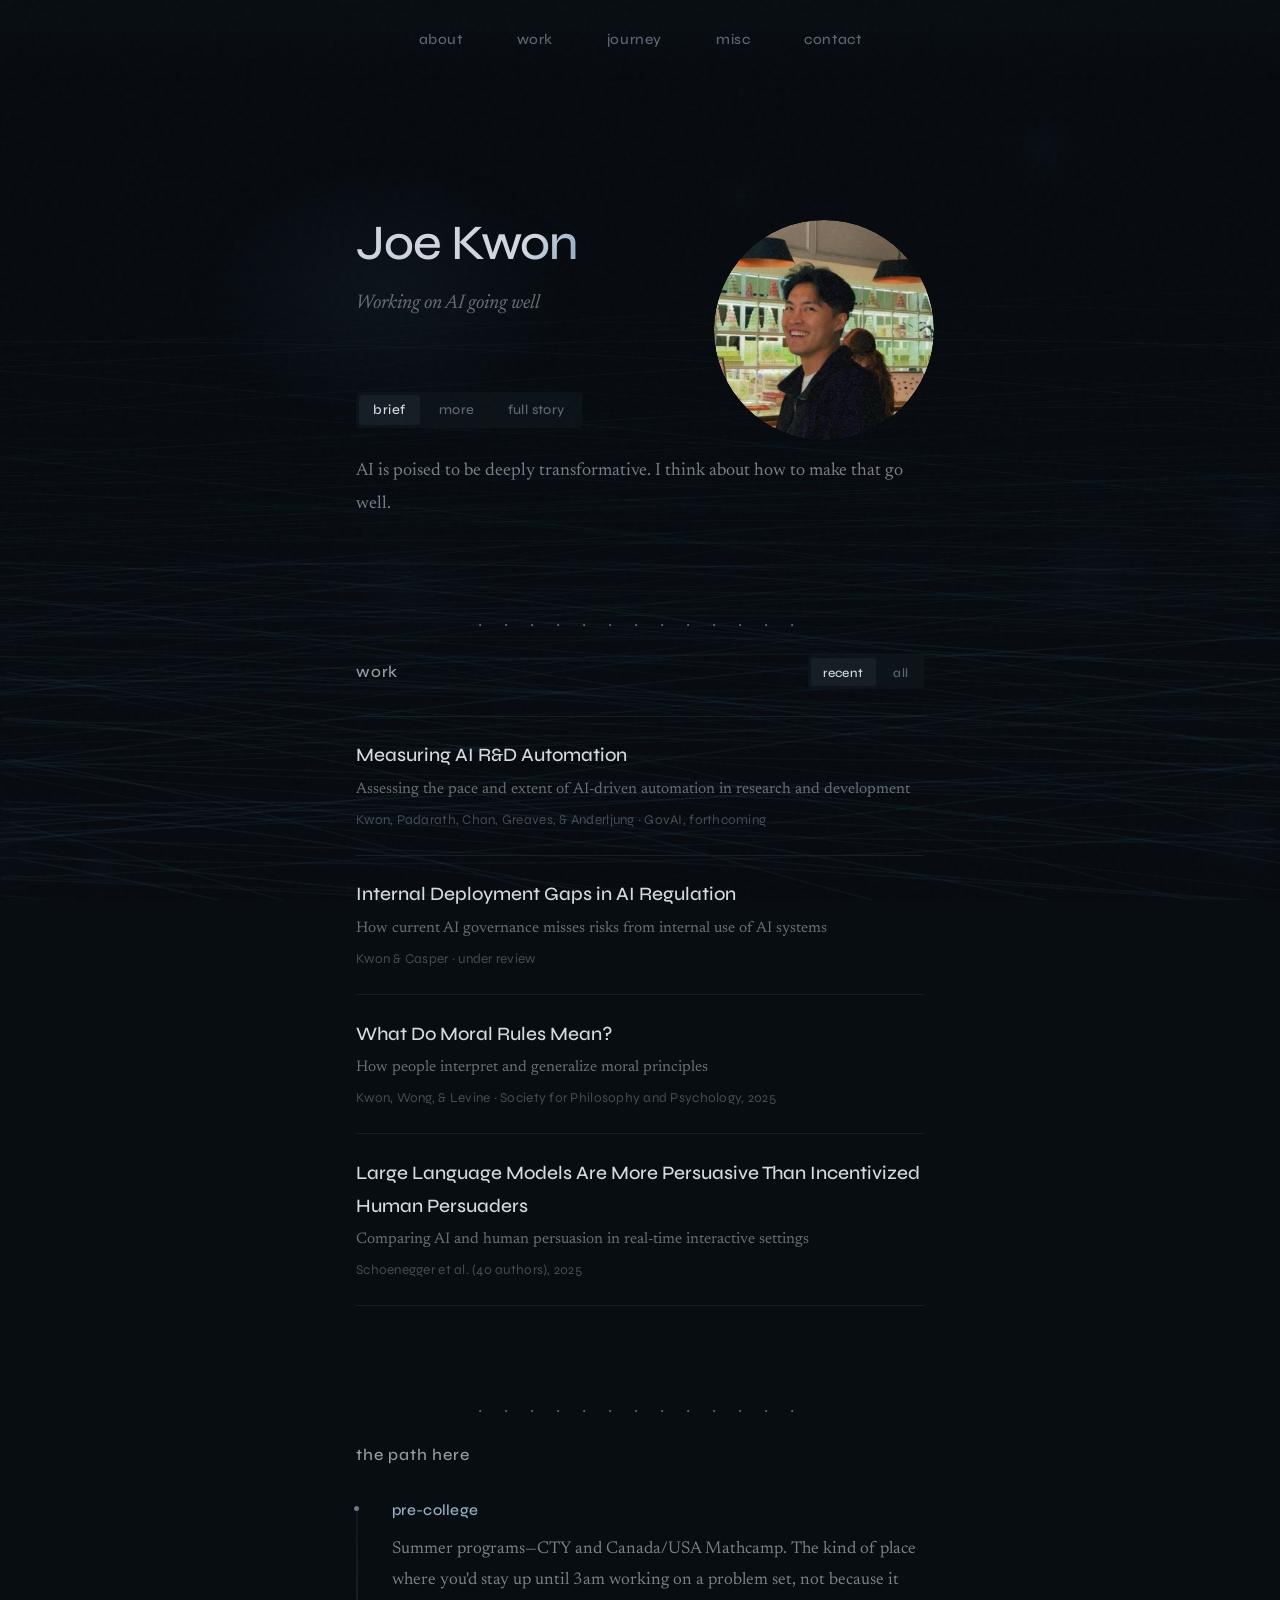
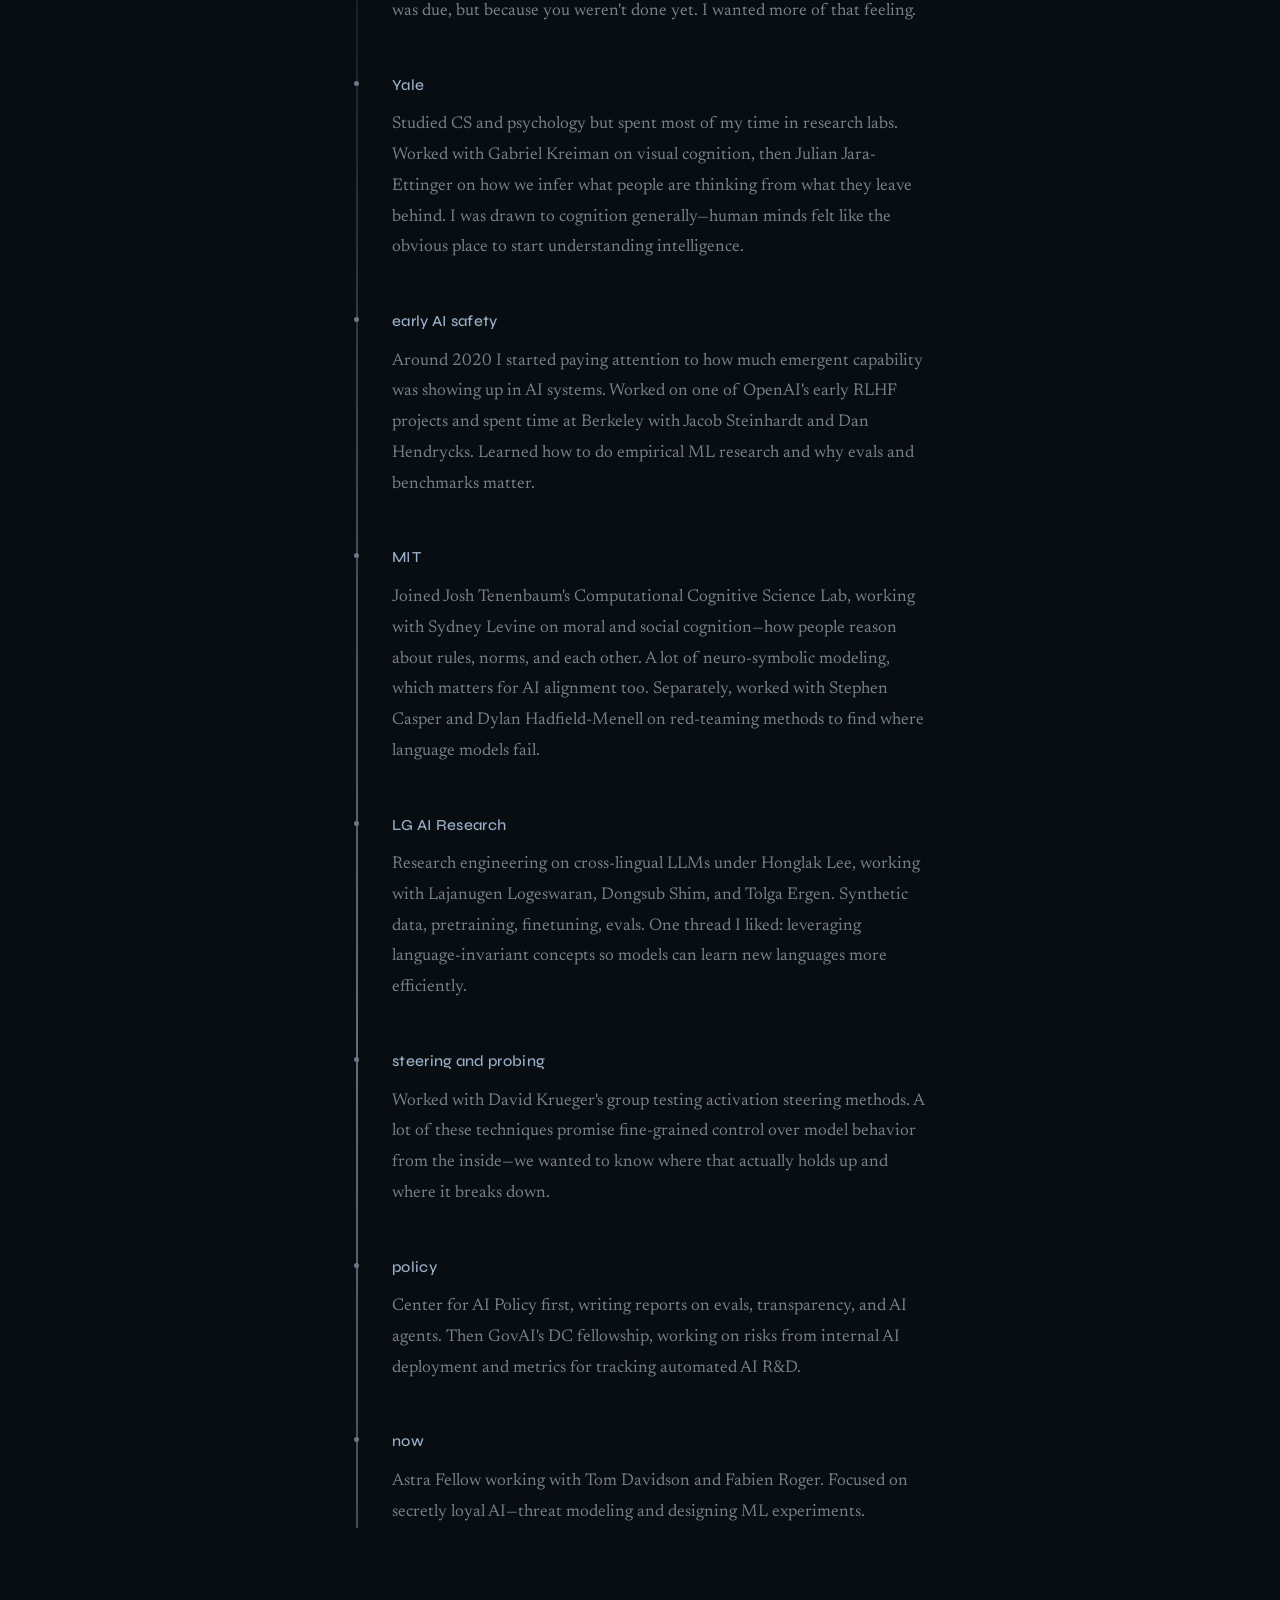
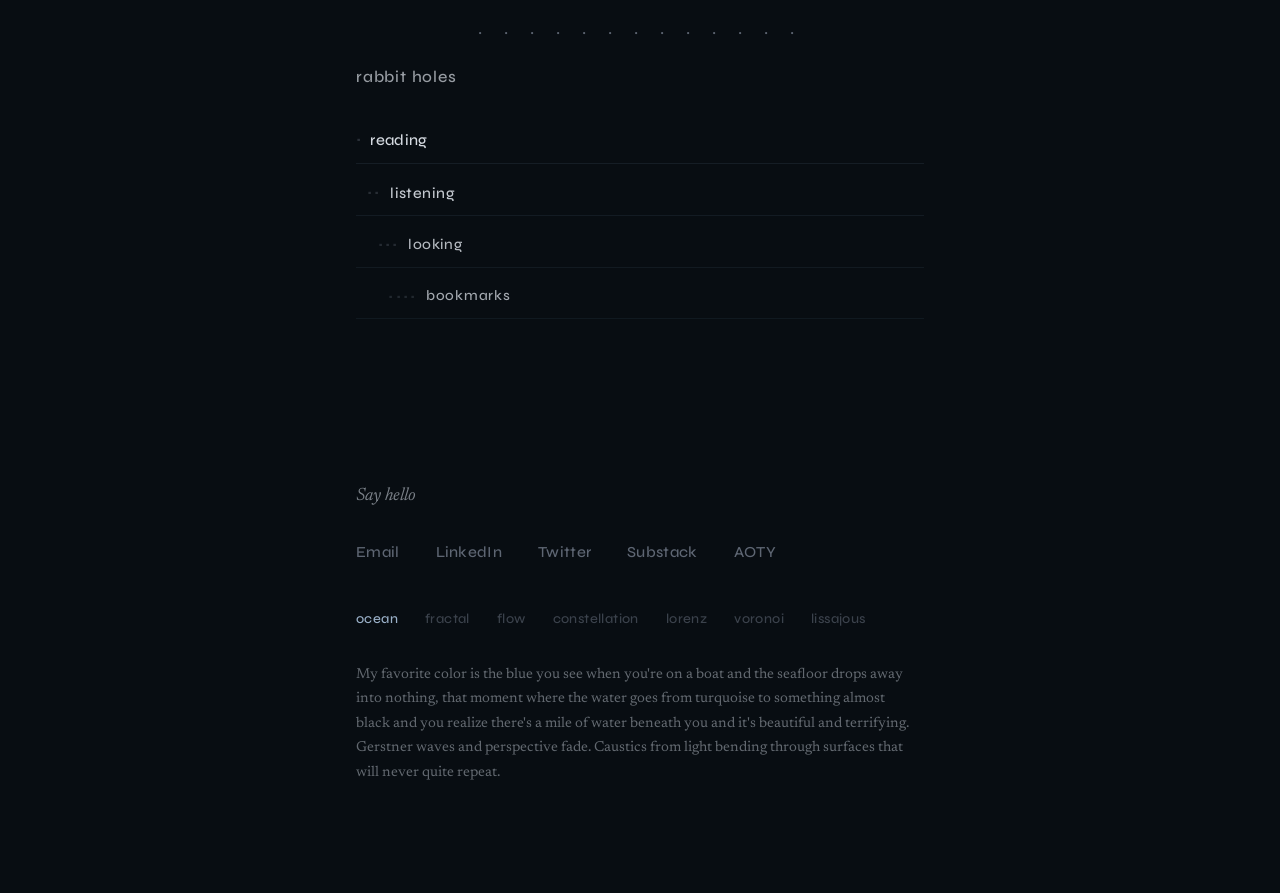
==== index.html @ 154c6052 "Update bios, publications, and profile picture - Remove tagline second line and strengthen AI-transf" ====
<!DOCTYPE html>
<html lang="en">
<head>
    <meta charset="UTF-8">
    <meta name="viewport" content="width=device-width, initial-scale=1.0">
    <meta name="google-site-verification" content="5PIFWdNCbrEHXrkpVpL_Aq-HkoxYokrFJEffGZVGEsM" />
    <meta name="description" content="Joe Kwon works on AI safety and governance, focusing on risks from internal deployment, automated R&D, and concentration of power. Background in cognitive science and moral cognition at MIT and Yale.">

    <!-- Open Graph / Social Sharing -->
    <meta property="og:type" content="website">
    <meta property="og:url" content="https://joe-kwon.com/">
    <meta property="og:title" content="Joe Kwon">
    <meta property="og:description" content="Joe Kwon works on AI safety and governance, focusing on risks from internal deployment, automated R&D, and concentration of power.">
    <meta property="og:image" content="https://joe-kwon.com/profile.png">

    <!-- Twitter Card -->
    <meta name="twitter:card" content="summary">
    <meta name="twitter:site" content="@joemkwon">
    <meta name="twitter:title" content="Joe Kwon">
    <meta name="twitter:description" content="Joe Kwon works on AI safety and governance, focusing on risks from internal deployment, automated R&D, and concentration of power.">
    <meta name="twitter:image" content="https://joe-kwon.com/profile.png">

    <!-- Structured Data -->
    <script type="application/ld+json">
    {
        "@context": "https://schema.org",
        "@type": "Person",
        "name": "Joe Kwon",
        "url": "https://joe-kwon.com",
        "image": "https://joe-kwon.com/profile.png",
        "jobTitle": "AI Safety Researcher",
        "description": "Works on AI safety and governance, focusing on risks from internal deployment, automated R&D, and concentration of power.",
        "alumniOf": [
            {
                "@type": "CollegeOrUniversity",
                "name": "MIT"
            },
            {
                "@type": "CollegeOrUniversity",
                "name": "Yale University"
            }
        ],
        "sameAs": [
            "https://x.com/joemkwon",
            "https://www.linkedin.com/in/joe-k-5ba472119/",
            "https://unfancy.substack.com/"
        ]
    }
    </script>

    <title>Joe Kwon</title>
    <link rel="stylesheet" href="styles.css">
    <link rel="preconnect" href="https://fonts.googleapis.com">
    <link rel="preconnect" href="https://fonts.gstatic.com" crossorigin>
    <link href="https://fonts.googleapis.com/css2?family=Newsreader:ital,opsz,wght@0,6..72,400;0,6..72,500;1,6..72,400&family=Syne:wght@400;500;600&display=swap" rel="stylesheet">
</head>
<body>
    <div class="grain"></div>
    <div class="cursor-glow"></div>

    <nav class="top-nav">
        <a href="#about">About</a>
        <a href="#work">Work</a>
        <a href="#journey">Journey</a>
        <a href="#misc">Misc</a>
        <a href="#contact">Contact</a>
    </nav>

    <canvas id="flow-field"></canvas>

    <main>
        <section class="hero">
            <div class="hero-glow"></div>
            <div class="hero-portrait">
                <img src="profile.png" alt="Joe Kwon">
            </div>
            <h1><span class="gradient-text">Joe Kwon</span></h1>
            <p class="tagline">Working on AI going well</p>
        </section>

        <section id="about" class="about">
            <div class="bio-controls">
                <button class="bio-toggle active" data-level="brief">brief</button>
                <button class="bio-toggle" data-level="more">more</button>
                <button class="bio-toggle" data-level="full">full story</button>
            </div>

            <div class="bio-content" data-level="brief">
                <p>
                    AI is poised to be deeply transformative. I think about how to make that go well.
                </p>
            </div>

            <div class="bio-content" data-level="more" style="display: none;">
                <p>
                    I think AI is likely to be deeply transformative—for better or worse—and I work on AI safety and governance to help things go well. Right now that means thinking about risks from internal deployment, automated R&D, and concentration of power. Before this I spent time in cognitive science, studying moral cognition and how humans infer mental states from sparse evidence.
                </p>
                <p>
                    The through-line is curiosity about minds, artificial and otherwise. I like questions that sit at the boundary between understanding how things work and deciding how they should.
                </p>
            </div>

            <div class="bio-content" data-level="full" style="display: none;">
                <p>
                    I think AI is likely to be one of the most transformative developments in human history. My work focuses on what happens as these systems get more capable and more embedded in decisions that matter. Some of that is technical: how do we steer these systems, catch failures before they compound, understand what's actually going on inside them. Some of it is governance: how we track the pace of automated R&D, what happens when capability concentrates faster than our ability to course-correct.
                </p>
                <p>
                    I started my research journey in cognitive science, studying how humans make sense of each other: how we infer mental states from physical traces, how we reconstruct events we never witnessed, how we figure out what someone values from what they do and don't do. I also worked on moral cognition—building neuro-symbolic computational models of moral judgment and drawing on frameworks like contractualism, universalizability, and virtual bargaining to understand how people interpret moral rules, decide when exceptions are warranted, and negotiate competing moral demands. More recently I've been on the AI side directly: red-teaming language models, probing what they know and how they represent it, building benchmarks and evals, testing methods for steering their behavior from the inside.
                </p>
                <p>
                    The through-line is curiosity about minds, artificial and otherwise. I find myself drawn to questions that sit at the boundary between understanding cognition and shaping it, between describing how things work and deciding how they should. I care about rigor but I'm suspicious of fields that mistake formalism for understanding. I think the hard problems are often the ones that resist clean framing, and I'd rather sit with something messy and real than solve something precise and beside the point.
                </p>
            </div>
        </section>

        <section id="work" class="work section-divider">
            <div class="work-header">
                <h2>work</h2>
                <div class="work-controls">
                    <button class="work-toggle active" data-view="recent">recent</button>
                    <button class="work-toggle" data-view="all">all</button>
                </div>
            </div>

            <ul class="project-list" data-view="recent">
                <li>
                    <a href="#">
                        <span class="project-name">Measuring AI R&D Automation</span>
                        <span class="project-desc">Assessing the pace and extent of AI-driven automation in research and development</span>
                        <span class="project-meta">Kwon, Padarath, Chan, Greaves, & Anderljung · GovAI, forthcoming</span>
                    </a>
                </li>
                <li>
                    <a href="https://arxiv.org/abs/2601.08005">
                        <span class="project-name">Internal Deployment Gaps in AI Regulation</span>
                        <span class="project-desc">How current AI governance misses risks from internal use of AI systems</span>
                        <span class="project-meta">Kwon & Casper · under review</span>
                    </a>
                </li>
                <li>
                    <a href="https://osf.io/preprints/psyarxiv/wfj4q_v1">
                        <span class="project-name">What Do Moral Rules Mean?</span>
                        <span class="project-desc">How people interpret and generalize moral principles</span>
                        <span class="project-meta">Kwon, Wong, & Levine · Society for Philosophy and Psychology, 2025</span>
                    </a>
                </li>
                <li>
                    <a href="https://arxiv.org/abs/2505.09662">
                        <span class="project-name">Large Language Models Are More Persuasive Than Incentivized Human Persuaders</span>
                        <span class="project-desc">Comparing AI and human persuasion in real-time interactive settings</span>
                        <span class="project-meta">Schoenegger et al. (40 authors), 2025</span>
                    </a>
                </li>
            </ul>

            <ul class="project-list" data-view="all" style="display: none;">
                <li>
                    <a href="#">
                        <span class="project-name">Measuring AI R&D Automation</span>
                        <span class="project-desc">Assessing the pace and extent of AI-driven automation in research and development</span>
                        <span class="project-meta">Kwon, Padarath, Chan, Greaves, & Anderljung · GovAI, forthcoming</span>
                    </a>
                </li>
                <li>
                    <a href="https://arxiv.org/abs/2601.08005">
                        <span class="project-name">Internal Deployment Gaps in AI Regulation</span>
                        <span class="project-desc">How current AI governance misses risks from internal use of AI systems</span>
                        <span class="project-meta">Kwon & Casper · under review</span>
                    </a>
                </li>
                <li>
                    <a href="https://osf.io/preprints/psyarxiv/wfj4q_v1">
                        <span class="project-name">What Do Moral Rules Mean?</span>
                        <span class="project-desc">How people interpret and generalize moral principles</span>
                        <span class="project-meta">Kwon, Wong, & Levine · Society for Philosophy and Psychology, 2025</span>
                    </a>
                </li>
                <li>
                    <a href="https://arxiv.org/abs/2505.09662">
                        <span class="project-name">Large Language Models Are More Persuasive Than Incentivized Human Persuaders</span>
                        <span class="project-desc">Comparing AI and human persuasion in real-time interactive settings</span>
                        <span class="project-meta">Schoenegger et al. · 2025</span>
                    </a>
                </li>
                <li>
                    <a href="https://www.centeraipolicy.org/work/ai-at-the-cyber-frontier-securing-americas-digital-future">
                        <span class="project-name">AI at the Cyber Frontier: Securing America's Digital Future</span>
                        <span class="project-desc">Cybersecurity implications of evolving AI capabilities, with policy guidance for Congress</span>
                        <span class="project-meta">Williams & Kwon · Center for AI Policy, 2025</span>
                    </a>
                </li>
                <li>
                    <a href="https://www.centeraipolicy.org/work/ai-agents-governing-autonomy-in-the-digital-age">
                        <span class="project-name">AI Agents: Governing Autonomy in the Digital Age</span>
                        <span class="project-desc">Policy proposals for autonomous AI systems and their risks</span>
                        <span class="project-meta">Kwon · Center for AI Policy, 2025</span>
                    </a>
                </li>
                <li>
                    <a href="https://arxiv.org/abs/2411.07213">
                        <span class="project-name">Comparing Bottom-Up and Top-Down Steering Approaches on In-Context Learning Tasks</span>
                        <span class="project-desc">Evaluating methods for steering language model behavior</span>
                        <span class="project-meta">Brumley, Kwon, Krueger, Krasheninnikov, & Anwar · NeurIPS MINT Workshop, 2024</span>
                    </a>
                </li>
                <li>
                    <a href="https://escholarship.org/uc/item/1t2568mw">
                        <span class="project-name">Neuro-Symbolic Models of Human Moral Judgment</span>
                        <span class="project-desc">Computational models of how humans make moral judgments</span>
                        <span class="project-meta">Kwon, Levine, & Tenenbaum · CogSci, 2024</span>
                    </a>
                </li>
                <li>
                    <a href="https://openreview.net/forum?id=uSvN2oozRK">
                        <span class="project-name">Does It Know?: Probing for Uncertainty in Language Model Latent Beliefs</span>
                        <span class="project-desc">Investigating what language models represent about their own uncertainty</span>
                        <span class="project-meta">Huang & Kwon · NeurIPS Workshop, 2023</span>
                    </a>
                </li>
                <li>
                    <a href="https://arxiv.org/abs/2306.09442">
                        <span class="project-name">Explore, Establish, Exploit: Red Teaming Language Models from Scratch</span>
                        <span class="project-desc">An automated pipeline for discovering language model vulnerabilities</span>
                        <span class="project-meta">Casper, Lin, Kwon, Culp, & Hadfield-Menell · 2023</span>
                    </a>
                </li>
                <li>
                    <a href="https://escholarship.org/uc/item/3w59797h">
                        <span class="project-name">When It's Not Out of Line to Get Out of Line</span>
                        <span class="project-desc">Principles of universalizability, welfare, and harm in moral cognition</span>
                        <span class="project-meta">Kwon, Tan, Tenenbaum, & Levine · CogSci, 2023</span>
                    </a>
                </li>
                <li>
                    <a href="https://neurips.cc/virtual/2022/58821">
                        <span class="project-name">Values Shape Optimizers Shape Values</span>
                        <span class="project-desc">On the feedback loop between human values and AI optimization</span>
                        <span class="project-meta">Kwon · NeurIPS Human-Centered AI Workshop, 2022</span>
                    </a>
                </li>
                <li>
                    <a href="https://arxiv.org/abs/2206.15474">
                        <span class="project-name">Forecasting Future World Events With Neural Networks</span>
                        <span class="project-desc">Building ML systems to predict real-world events</span>
                        <span class="project-meta">Zou, Xiao, Jia, Kwon, et al. · NeurIPS, 2022</span>
                    </a>
                </li>
                <li>
                    <a href="https://arxiv.org/abs/1911.11132">
                        <span class="project-name">Scaling Out-of-Distribution Detection for Real-World Settings</span>
                        <span class="project-desc">Detecting when ML models encounter unfamiliar inputs</span>
                        <span class="project-meta">Hendrycks, Basart, Mazeika, Zou, Kwon, et al. · ICML, 2022</span>
                    </a>
                </li>
                <li>
                    <a href="https://escholarship.org/uc/item/46r7b6ft">
                        <span class="project-name">Flexibility in Moral Cognition: When Is It Okay to Break the Rules?</span>
                        <span class="project-desc">How humans reason about exceptions to moral principles</span>
                        <span class="project-meta">Kwon, Tenenbaum, & Levine · CogSci, 2022</span>
                    </a>
                </li>
                <li>
                    <a href="https://pubmed.ncbi.nlm.nih.gov/35901411/">
                        <span class="project-name">Social Inferences from Physical Evidence via Bayesian Event Reconstruction</span>
                        <span class="project-desc">How we infer social information from physical traces</span>
                        <span class="project-meta">Lopez-Brau, Kwon, & Jara-Ettinger · Journal of Experimental Psychology: General, 2022</span>
                    </a>
                </li>
                <li>
                    <a href="https://escholarship.org/uc/item/43n9v4z9">
                        <span class="project-name">Detecting the Involvement of Agents Through Physical Reasoning</span>
                        <span class="project-desc">Inferring whether an agent was present from physical evidence</span>
                        <span class="project-meta">Lopez-Brau, Kwon, McBean, Yildirim, & Jara-Ettinger · CogSci, 2021</span>
                    </a>
                </li>
                <li>
                    <a href="https://cogsci.mindmodeling.org/2020/papers/0085/">
                        <span class="project-name">Mental State Inference from Indirect Evidence Through Bayesian Event Reconstruction</span>
                        <span class="project-desc">Computational models of inferring mental states from physical traces</span>
                        <span class="project-meta">Lopez-Brau, Kwon, & Jara-Ettinger · CogSci, 2020</span>
                    </a>
                </li>
                <li>
                    <a href="https://arxiv.org/abs/1902.00163">
                        <span class="project-name">Lift-the-Flap: What, Where and When for Context Reasoning</span>
                        <span class="project-desc">Object recognition using recurrent attentional models</span>
                        <span class="project-meta">Zhang, Tseng, Montejo, Kwon, & Kreiman · 2019</span>
                    </a>
                </li>
            </ul>
        </section>

        <section id="journey" class="journey section-divider">
            <h2>the path here</h2>

            <div class="timeline">
                <article class="timeline-entry">
                    <span class="timeline-era">pre-college</span>
                    <p>
                        Summer programs—CTY and Canada/USA Mathcamp. The kind of place where you'd stay up until 3am working on a problem set, not because it was due, but because you weren't done yet. I wanted more of that feeling.
                    </p>
                </article>

                <article class="timeline-entry">
                    <span class="timeline-era">Yale</span>
                    <p>
                        Studied CS and psychology but spent most of my time in research labs. Worked with Gabriel Kreiman on visual cognition, then Julian Jara-Ettinger on how we infer what people are thinking from what they leave behind. I was drawn to cognition generally—human minds felt like the obvious place to start understanding intelligence.
                    </p>
                </article>

                <article class="timeline-entry">
                    <span class="timeline-era">early AI safety</span>
                    <p>
                        Around 2020 I started paying attention to how much emergent capability was showing up in AI systems. Worked on one of OpenAI's early RLHF projects and spent time at Berkeley with Jacob Steinhardt and Dan Hendrycks. Learned how to do empirical ML research and why evals and benchmarks matter.
                    </p>
                </article>

                <article class="timeline-entry">
                    <span class="timeline-era">MIT</span>
                    <p>
                        Joined Josh Tenenbaum's Computational Cognitive Science Lab, working with Sydney Levine on moral and social cognition—how people reason about rules, norms, and each other. A lot of neuro-symbolic modeling, which matters for AI alignment too. Separately, worked with Stephen Casper and Dylan Hadfield-Menell on red-teaming methods to find where language models fail.
                    </p>
                </article>

                <article class="timeline-entry">
                    <span class="timeline-era">LG AI Research</span>
                    <p>
                        Research engineering on cross-lingual LLMs under Honglak Lee, working with Lajanugen Logeswaran, Dongsub Shim, and Tolga Ergen. Synthetic data, pretraining, finetuning, evals. One thread I liked: leveraging language-invariant concepts so models can learn new languages more efficiently.
                    </p>
                </article>

                <article class="timeline-entry">
                    <span class="timeline-era">steering and probing</span>
                    <p>
                        Worked with David Krueger's group testing activation steering methods. A lot of these techniques promise fine-grained control over model behavior from the inside—we wanted to know where that actually holds up and where it breaks down.
                    </p>
                </article>

                <article class="timeline-entry">
                    <span class="timeline-era">policy</span>
                    <p>
                        Center for AI Policy first, writing reports on evals, transparency, and AI agents. Then GovAI's DC fellowship, working on risks from internal AI deployment and metrics for tracking automated AI R&D.
                    </p>
                </article>

                <article class="timeline-entry">
                    <span class="timeline-era">now</span>
                    <p>
                        Astra Fellow working with Tom Davidson and Fabien Roger. Focused on secretly loyal AI—threat modeling and designing ML experiments.
                    </p>
                </article>
            </div>
        </section>

        <section id="misc" class="misc section-divider">
            <h2>rabbit holes</h2>

            <details class="misc-category">
                <summary>reading</summary>
                <p class="misc-note">Updating soon.</p>
            </details>

            <details class="misc-category">
                <summary>listening</summary>
                <div class="listening-grid">
                    <div class="genre-group">
                        <span class="genre-label">hip hop</span>
                        <div class="album-item">
                            <span class="album-name">I LAY DOWN MY LIFE FOR YOU</span>
                            <span class="album-artist">JPEGMAFIA</span>
                            <span class="album-genre">experimental / industrial</span>
                        </div>
                        <div class="album-item">
                            <span class="album-name">LP! (Offline)</span>
                            <span class="album-artist">JPEGMAFIA</span>
                            <span class="album-genre">experimental / glitch</span>
                        </div>
                    </div>
                    <div class="genre-group">
                        <span class="genre-label">jazz(y)</span>
                        <div class="album-item">
                            <span class="album-name">The Black Saint and the Sinner Lady</span>
                            <span class="album-artist">Charles Mingus</span>
                            <span class="album-genre">avant-garde</span>
                        </div>
                        <div class="album-item">
                            <span class="album-name">Hot Rats</span>
                            <span class="album-artist">Frank Zappa</span>
                            <span class="album-genre">jazz-rock</span>
                        </div>
                    </div>
                    <div class="genre-group">
                        <span class="genre-label">art pop</span>
                        <div class="album-item">
                            <span class="album-name">LUX</span>
                            <span class="album-artist">Rosalía</span>
                            <span class="album-genre">orchestral</span>
                        </div>
                        <div class="album-item">
                            <span class="album-name">La Vida Era Más Corta</span>
                            <span class="album-artist">Milo j</span>
                            <span class="album-genre">contemporary folk</span>
                        </div>
                        <div class="album-item">
                            <span class="album-name">Vanisher, Horizon Scraper</span>
                            <span class="album-artist">Quadeca</span>
                            <span class="album-genre">folktronica</span>
                        </div>
                    </div>
                    <div class="genre-group">
                        <span class="genre-label">electronic</span>
                        <div class="album-item">
                            <span class="album-name">I Love My Computer</span>
                            <span class="album-artist">Ninajirachi</span>
                            <span class="album-genre">house / dance / pop</span>
                        </div>
                        <div class="album-item">
                            <span class="album-name">Allbarone</span>
                            <span class="album-artist">Daxter Dury</span>
                            <span class="album-genre">synth pop / electropop</span>
                        </div>
                        <div class="album-item">
                            <span class="album-name">The Provocateur</span>
                            <span class="album-artist">ADÉLA</span>
                            <span class="album-genre">pop / dance / house</span>
                        </div>
                    </div>
                    <div class="genre-group">
                        <span class="genre-label">rock</span>
                        <div class="album-item">
                            <span class="album-name">Fetch</span>
                            <span class="album-artist">Melt-Banana</span>
                            <span class="album-genre">noise / experimental</span>
                        </div>
                        <div class="album-item">
                            <span class="album-name">Pain to Power</span>
                            <span class="album-artist">Maruja</span>
                            <span class="album-genre">post-punk / jazz</span>
                        </div>
                    </div>
                </div>
            </details>

            <details class="misc-category">
                <summary>looking</summary>
                <p class="misc-note">Updating soon.</p>
            </details>

            <details class="misc-category">
                <summary>bookmarks</summary>
                <ul class="misc-list compact">
                    <li class="misc-note-inline">More coming soon.</li>
                    <li><a href="https://www.omarchishti.com/">Omar Chishti</a></li>
                    <li><a href="https://hoyeonchang.github.io/">Hoyeon Chang</a></li>
                </ul>
            </details>
        </section>

        <footer id="contact">
            <p>Say hello</p>
            <nav class="links">
                <a href="mailto:joseph3kwon@gmail.com">Email</a>
                <a href="https://www.linkedin.com/in/joe-k-5ba472119/">LinkedIn</a>
                <a href="https://x.com/joemkwon">Twitter</a>
                <a href="https://unfancy.substack.com/">Substack</a>
                <a href="https://www.albumoftheyear.org/user/kwon/ratings/highest/">AOTY</a>
            </nav>

            <nav class="bg-controls">
                <button class="bg-toggle active" data-mode="ocean">ocean</button>
                <button class="bg-toggle" data-mode="fractal">fractal</button>
                <button class="bg-toggle" data-mode="flow">flow</button>
                <button class="bg-toggle" data-mode="constellation">constellation</button>
                <button class="bg-toggle" data-mode="lorenz">lorenz</button>
                <button class="bg-toggle" data-mode="voronoi">voronoi</button>
                <button class="bg-toggle" data-mode="lissajous">lissajous</button>
            </nav>

            <p class="colophon">
                My favorite color is the blue you see when you're on a boat and the
                seafloor drops away into nothing, that moment where the water goes from
                turquoise to something almost black and you realize there's a mile of
                water beneath you and it's beautiful and terrifying.
                Gerstner waves and perspective fade. Caustics from light bending through
                surfaces that will never quite repeat.
            </p>
        </footer>
    </main>

    <script src="script.js"></script>
    <script data-goatcounter="https://joekwon.goatcounter.com/count"
            async src="//gc.zgo.at/count.js"></script>
</body>
</html>
---- styles.css ----
/* === Base === */
* {
    margin: 0;
    padding: 0;
    box-sizing: border-box;
}

:root {
    --bg: #080d12;
    --bg-subtle: #0c1318;
    --text: #D5DAE1;
    --text-secondary: #7A8088;
    --text-tertiary: #5E6673;
    --accent: #9AB0C8;
    --accent-subtle: #6A7A8A;
    --border: #151d25;
}

html {
    font-size: 18px;
    scroll-behavior: smooth;
}

body {
    font-family: 'Newsreader', Georgia, serif;
    font-weight: 400;
    font-optical-sizing: auto;
    line-height: 1.75;
    color: var(--text);
    background-color: var(--bg);
    min-height: 100vh;
}

/* Cursor glow - follows mouse */
.cursor-glow {
    position: fixed;
    width: 500px;
    height: 500px;
    background: radial-gradient(
        circle at center,
        rgba(100, 140, 180, 0.18) 0%,
        rgba(100, 140, 180, 0.09) 25%,
        rgba(100, 140, 180, 0.03) 45%,
        transparent 65%
    );
    border-radius: 50%;
    pointer-events: none;
    z-index: 1;
    transform: translate(-50%, -50%);
    transition: opacity 0.3s ease;
    opacity: 0;
}

.cursor-glow.active {
    opacity: 1;
}

/* Subtle grain texture */
.grain {
    position: fixed;
    top: 0;
    left: 0;
    width: 100%;
    height: 100%;
    pointer-events: none;
    opacity: 0.02;
    z-index: 1000;
    background-image: url("data:image/svg+xml,%3Csvg viewBox='0 0 512 512' xmlns='http://www.w3.org/2000/svg'%3E%3Cfilter id='noise'%3E%3CfeTurbulence type='fractalNoise' baseFrequency='0.3' numOctaves='2' stitchTiles='stitch'/%3E%3C/filter%3E%3Crect width='100%25' height='100%25' filter='url(%23noise)'/%3E%3C/svg%3E");
}

/* === Top Nav === */
.top-nav {
    position: fixed;
    top: 0;
    left: 0;
    right: 0;
    display: flex;
    justify-content: center;
    gap: 3rem;
    padding: 1.5rem 2rem;
    background: linear-gradient(to bottom, var(--bg) 40%, transparent);
    z-index: 100;
}

.top-nav a {
    font-family: 'Syne', sans-serif;
    font-size: 0.8rem;
    font-weight: 500;
    text-decoration: none;
    color: var(--text-tertiary);
    transition: color 0.3s ease;
    letter-spacing: 0.04em;
    text-transform: lowercase;
}

.top-nav a:hover {
    color: var(--text-secondary);
}

/* === Layout === */
main {
    max-width: 640px;
    margin: 0 auto;
    padding: 10rem 2rem 6rem;
}

section {
    margin-bottom: 5rem;
}

/* === Typography === */
h1 {
    font-family: 'Syne', sans-serif;
    font-weight: 500;
    font-size: 2.75rem;
    line-height: 1.1;
    letter-spacing: -0.02em;
    margin-bottom: 1rem;
}

h2 {
    font-family: 'Syne', sans-serif;
    font-weight: 500;
    font-size: 0.9rem;
    color: var(--text);
    opacity: 0.7;
    margin-bottom: 1.5rem;
    letter-spacing: 0.05em;
    text-transform: lowercase;
}

/* Subtle shimmer on name — barely perceptible */
.gradient-text {
    color: var(--text);
    background: linear-gradient(
        120deg,
        var(--text) 0%,
        var(--text) 40%,
        var(--accent) 50%,
        var(--text) 60%,
        var(--text) 100%
    );
    background-size: 200% 100%;
    -webkit-background-clip: text;
    background-clip: text;
    -webkit-text-fill-color: transparent;
    animation: shimmer 8s ease-in-out infinite;
    transition: letter-spacing 0.4s ease;
}

.gradient-text:hover {
    letter-spacing: 0.02em;
}

@keyframes shimmer {
    0%, 100% {
        background-position: 200% center;
    }
    50% {
        background-position: 0% center;
    }
}

p {
    margin-bottom: 1.25rem;
    color: var(--text);
}

p:last-child {
    margin-bottom: 0;
}

/* === Hero === */
.hero {
    position: relative;
    margin-bottom: 4rem;
    padding-top: 2rem;
}

.hero-portrait {
    position: absolute;
    top: 40px;
    right: -10px;
    width: 220px !important;
    height: 220px !important;
    max-width: 220px !important;
    max-height: 220px !important;
    border-radius: 50% !important;
    clip-path: circle(50%);
    overflow: hidden !important;
    opacity: 1;
    filter: none;
    pointer-events: auto;
    cursor: pointer;
    z-index: 1;
}



.hero-portrait img {
    width: 220px !important;
    height: 220px !important;
    max-width: 220px !important;
    max-height: 220px !important;
    object-fit: cover;
    object-position: center top;
    border-radius: 50% !important;
}

/* Soft ambient glow */
.hero-glow {
    position: absolute;
    top: -20%;
    left: -30%;
    width: 70%;
    height: 200%;
    background: radial-gradient(
        ellipse at center,
        rgba(80, 120, 160, 0.08) 0%,
        rgba(80, 120, 160, 0.03) 40%,
        transparent 70%
    );
    pointer-events: none;
    animation: glowPulse 12s ease-in-out infinite;
}

@keyframes glowPulse {
    0%, 100% {
        opacity: 1;
        transform: scale(1);
    }
    50% {
        opacity: 0.6;
        transform: scale(1.1);
    }
}

/* Flow field canvas */
#flow-field {
    position: fixed;
    top: 0;
    left: 0;
    width: 100%;
    height: 100%;
    pointer-events: none;
    z-index: 0;
    opacity: 0.6;
}

.tagline {
    font-family: 'Newsreader', Georgia, serif;
    font-style: italic;
    font-size: 1.1rem;
    color: var(--text-secondary);
    line-height: 1.6;
    opacity: 0.85;
}

/* === About === */
.bio-controls {
    display: flex;
    gap: 0.25rem;
    margin-bottom: 1.5rem;
    position: relative;
    background: var(--bg-subtle);
    border-radius: 4px;
    padding: 3px;
    width: fit-content;
}

.bio-toggle {
    background: none;
    border: none;
    padding: 0.4rem 0.8rem;
    font-family: 'Syne', sans-serif;
    font-size: 0.75rem;
    font-weight: 500;
    color: var(--text-tertiary);
    cursor: pointer;
    transition: color 0.3s ease, background 0.3s ease;
    letter-spacing: 0.03em;
    border-radius: 3px;
    position: relative;
    z-index: 1;
}

.bio-toggle:hover {
    color: var(--text-secondary);
}

.bio-toggle.active {
    color: var(--text);
    background: var(--border);
}

.bio-content {
    animation: fadeIn 0.4s ease;
}

@keyframes fadeIn {
    from { opacity: 0; transform: translateY(5px); }
    to { opacity: 1; transform: translateY(0); }
}

.about p {
    font-size: 1rem;
    color: var(--text-secondary);
    line-height: 1.8;
}

/* === Section Dividers === */
.section-divider {
    position: relative;
    margin-top: 4rem;
    padding-top: 2.5rem;
}

.section-divider::before {
    content: '·    ·    ·    ·    ·    ·    ·    ·    ·    ·    ·    ·    ·';
    position: absolute;
    top: 0;
    left: 50%;
    transform: translateX(-50%);
    font-size: 1rem;
    letter-spacing: 0.5em;
    color: var(--text-tertiary);
    white-space: nowrap;
    animation: surfaceDots 3s ease-in-out infinite;
}

/* === Projects === */
.work-header {
    display: flex;
    align-items: baseline;
    justify-content: space-between;
    margin-bottom: 1.5rem;
}

.work-header h2 {
    margin-bottom: 0;
}

.work-controls {
    display: flex;
    gap: 0.25rem;
    background: var(--bg-subtle);
    border-radius: 4px;
    padding: 3px;
}

.work-toggle {
    background: none;
    border: none;
    padding: 0.35rem 0.7rem;
    font-family: 'Syne', sans-serif;
    font-size: 0.7rem;
    font-weight: 500;
    color: var(--text-tertiary);
    cursor: pointer;
    transition: color 0.3s ease, background 0.3s ease;
    letter-spacing: 0.03em;
    border-radius: 3px;
}

.work-toggle:hover {
    color: var(--text-secondary);
}

.work-toggle.active {
    color: var(--text);
    background: var(--border);
}

.project-list {
    list-style: none;
}

.project-list li {
    border-top: 1px solid var(--border);
}

.project-list li:last-child {
    border-bottom: 1px solid var(--border);
}

.project-list a {
    display: block;
    padding: 1.25rem 0;
    text-decoration: none;
    color: inherit;
    transition: all 0.3s ease;
}

.project-list a:hover {
    padding-left: 0.75rem;
}

.project-list a:hover .project-name {
    color: var(--accent);
}

.project-name {
    display: block;
    font-family: 'Syne', sans-serif;
    font-weight: 500;
    font-size: 1.05rem;
    margin-bottom: 0.35rem;
    transition: color 0.3s ease;
}

.project-desc {
    display: block;
    font-size: 0.85rem;
    color: var(--text-secondary);
    line-height: 1.5;
    opacity: 0.85;
}

.project-meta {
    display: block;
    font-family: 'Syne', sans-serif;
    font-size: 0.75rem;
    color: var(--text-tertiary);
    margin-top: 0.4rem;
    opacity: 0.7;
    letter-spacing: 0.02em;
}

/* === Journey / Timeline === */
.journey {
    /* margin handled by section-divider */
}

.timeline {
    position: relative;
    padding-left: 2rem;
}

.timeline::before {
    content: '';
    position: absolute;
    left: 0;
    top: 0.5rem;
    bottom: 0;
    width: 2px;
    background: linear-gradient(
        to bottom,
        var(--border) 0%,
        var(--accent-subtle) 40%,
        var(--accent) 70%,
        var(--accent-subtle) 100%
    );
    opacity: 0.6;
}


/* Traveling light on the timeline */
.timeline-glow {
    position: absolute;
    left: -3px;
    width: 8px;
    height: 8px;
    background: radial-gradient(circle, var(--accent) 0%, transparent 70%);
    border-radius: 50%;
    pointer-events: none;
    opacity: 0.8;
    filter: blur(2px);
    transition: top 0.1s ease-out;
}

.timeline-entry {
    position: relative;
    margin-bottom: 2.5rem;
}

.timeline-entry:last-child {
    margin-bottom: 0;
}

.timeline-entry::before {
    content: '';
    position: absolute;
    left: -2rem;
    top: 0.5rem;
    width: 5px;
    height: 5px;
    background: var(--accent-subtle);
    border-radius: 50%;
    transform: translateX(-2px);
    transition: transform 0.3s ease, box-shadow 0.3s ease;
}

.timeline-entry:hover::before {
    transform: translateX(-2px) scale(1.4);
    box-shadow: 0 0 8px var(--accent-subtle);
}

/* "now" entry gets a pulse */
.timeline-entry:last-child::before {
    width: 7px;
    height: 7px;
    transform: translateX(-3px);
    background: var(--accent);
    animation: nowPulse 2s ease-in-out infinite;
}

.timeline-entry:last-child:hover::before {
    transform: translateX(-3px) scale(1.3);
}

@keyframes nowPulse {
    0%, 100% {
        box-shadow: 0 0 0 0 rgba(100, 140, 180, 0.4);
    }
    50% {
        box-shadow: 0 0 0 6px rgba(100, 140, 180, 0);
    }
}

.timeline-era {
    display: block;
    font-family: 'Syne', sans-serif;
    font-size: 0.85rem;
    font-weight: 500;
    color: var(--accent);
    margin-bottom: 0.6rem;
    letter-spacing: 0.02em;
}

.timeline-entry p {
    font-size: 0.95rem;
    color: var(--text-secondary);
    line-height: 1.8;
    margin: 0;
}

.timeline-entry p a {
    color: var(--text);
    text-decoration: none;
    border-bottom: 1px solid var(--border);
    transition: border-color 0.3s ease, color 0.3s ease;
}

.timeline-entry p a:hover {
    color: var(--accent);
    border-bottom-color: var(--accent-subtle);
}

/* === Misc / Rabbit Holes === */
.misc {
    /* margin handled by section-divider */
}

.misc-category {
    margin-bottom: 0.4rem;
    --depth: 0;
}

/* Progressive depth - falling deeper into the rabbit hole */
.misc-category:nth-of-type(1) { --depth: 0; }
.misc-category:nth-of-type(2) { --depth: 1; }
.misc-category:nth-of-type(3) { --depth: 2; }
.misc-category:nth-of-type(4) { --depth: 3; }

.misc-category summary {
    font-family: 'Syne', sans-serif;
    font-size: calc(0.85rem - var(--depth) * 0.02rem);
    font-weight: 500;
    color: var(--text);
    cursor: pointer;
    padding: 0.5rem 0;
    padding-left: calc(var(--depth) * 0.6rem);
    border-bottom: 1px solid var(--border);
    list-style: none;
    display: flex;
    align-items: center;
    gap: 0.5rem;
    transition: color 0.3s ease, transform 0.3s ease;
    letter-spacing: calc(0.02em + var(--depth) * 0.01em);
    opacity: calc(1 - var(--depth) * 0.08);
}

.misc-category summary::-webkit-details-marker {
    display: none;
}

.misc-category summary::before {
    content: '·';
    font-size: 1.2rem;
    line-height: 1;
    color: var(--text-tertiary);
    transition: transform 0.4s ease, opacity 0.3s ease;
    opacity: 0.4;
}

/* Multiply the dots as we go deeper */
.misc-category:nth-of-type(2) summary::before { content: '··'; letter-spacing: 0.1em; }
.misc-category:nth-of-type(3) summary::before { content: '···'; letter-spacing: 0.1em; }
.misc-category:nth-of-type(4) summary::before { content: '····'; letter-spacing: 0.1em; }

.misc-category[open] summary::before {
    transform: rotate(90deg) translateX(2px);
    opacity: 0.8;
}

.misc-category summary:hover {
    color: var(--accent);
    transform: translateX(4px);
}

.misc-category summary:hover::before {
    opacity: 0.8;
}

/* Content falls in */
.misc-category[open] > *:not(summary) {
    animation: fallIn 0.4s cubic-bezier(0.34, 1.56, 0.64, 1);
}

@keyframes fallIn {
    0% {
        opacity: 0;
        transform: translateY(-12px) scale(0.98);
    }
    100% {
        opacity: 1;
        transform: translateY(0) scale(1);
    }
}

.misc-list {
    list-style: none;
    padding: 1rem 0 0.5rem 1rem;
    padding-left: calc(1rem + var(--depth, 0) * 0.6rem);
}

.misc-list li {
    margin-bottom: 1rem;
}

.misc-list li:last-child {
    margin-bottom: 0;
}

.misc-list a {
    font-size: 0.9rem;
    color: var(--text);
    text-decoration: none;
    border-bottom: 1px solid var(--border);
    transition: color 0.3s ease, border-color 0.3s ease;
}

.misc-list a:hover {
    color: var(--accent);
    border-bottom-color: var(--accent-subtle);
}

.misc-note {
    display: block;
    font-size: 0.8rem;
    color: var(--text);
    margin-top: 0.3rem;
    line-height: 1.5;
    opacity: 0.7;
}

/* Listening grid layout */
.listening-grid {
    padding: 1rem 0 0.5rem 1rem;
    padding-left: calc(1rem + var(--depth, 0) * 0.6rem);
}

.genre-group {
    margin-bottom: 1.25rem;
}

.genre-group:last-child {
    margin-bottom: 0;
}

.genre-label {
    display: block;
    font-family: 'Syne', sans-serif;
    font-size: 0.7rem;
    font-weight: 500;
    color: var(--text-tertiary);
    letter-spacing: 0.06em;
    margin-bottom: 0.5rem;
}

.album-item {
    display: flex;
    align-items: baseline;
    gap: 0.5rem;
    padding-left: 1rem;
    margin-bottom: 0.4rem;
    font-size: 0.9rem;
}

.album-item:last-child {
    margin-bottom: 0;
}

.album-name {
    color: var(--text);
}

.album-artist {
    color: var(--text-secondary);
    font-size: 0.85rem;
}

.album-artist::before {
    content: "—";
    margin-right: 0.5rem;
    opacity: 0.5;
}

.album-genre {
    font-size: 0.75rem;
    color: var(--text-tertiary);
    opacity: 0;
    transition: opacity 0.3s ease;
    margin-left: auto;
    white-space: nowrap;
}

.album-item:hover .album-genre {
    opacity: 1;
}

/* Compact list variant */
.misc-list.compact li {
    margin-bottom: 0.5rem;
}

.misc-note-inline {
    font-size: 0.8rem;
    color: var(--text);
    opacity: 0.7;
    margin-bottom: 0.75rem !important;
}

.misc-link {
    padding-left: 1rem;
    margin-top: 0.75rem;
}

.misc-link a {
    font-family: 'Syne', sans-serif;
    font-size: 0.75rem;
    color: var(--text-secondary);
    text-decoration: none;
    letter-spacing: 0.02em;
    transition: color 0.3s ease;
}

.misc-link a:hover {
    color: var(--accent);
}

/* === Footer === */
footer {
    margin-top: 6rem;
    padding-top: 3rem;
    position: relative;
}

/* Creative demarcation - surfacing dots */
footer::before {
    content: '·    ·    ·    ·    ·    ·    ·    ·    ·    ·    ·    ·    ·';
    position: absolute;
    top: 2.2rem;
    left: 50%;
    transform: translateX(-50%);
    font-size: 1rem;
    letter-spacing: 0.5em;
    color: var(--text-tertiary);
    opacity: 0;
    white-space: nowrap;
    animation: surfaceDots 3s ease-in-out infinite;
}

@keyframes surfaceDots {
    0%, 100% {
        opacity: 0.2;
        transform: translateX(-50%) translateY(0);
    }
    50% {
        opacity: 0.5;
        transform: translateX(-50%) translateY(-2px);
    }
}

footer p {
    font-family: 'Newsreader', Georgia, serif;
    font-style: italic;
    font-size: 1rem;
    color: var(--text-secondary);
    margin-bottom: 1.5rem;
}

.links {
    display: flex;
    gap: 2rem;
    flex-wrap: wrap;
}

.links a {
    font-family: 'Syne', sans-serif;
    font-weight: 500;
    color: var(--text-tertiary);
    text-decoration: none;
    font-size: 0.85rem;
    position: relative;
    transition: color 0.3s ease;
    letter-spacing: 0.02em;
}

.links a::after {
    content: '';
    position: absolute;
    bottom: -2px;
    left: 0;
    width: 100%;
    height: 1px;
    background-color: var(--accent-subtle);
    transform: scaleX(0);
    transform-origin: right;
    transition: transform 0.3s ease;
}

.links a:hover {
    color: var(--text-secondary);
}

.links a:hover::after {
    transform: scaleX(1);
    transform-origin: left;
}

.colophon {
    margin-top: 0;
    padding-top: 0;
    border-top: none;
    font-size: 0.8rem;
    color: var(--text-secondary);
    max-width: 560px;
    line-height: 1.7;
    font-style: normal;
    opacity: 0.8;
}

/* Background mode controls */
.bg-controls {
    display: flex;
    gap: 1.5rem;
    margin-top: 2.5rem;
    margin-bottom: 2rem;
    flex-wrap: wrap;
}

.bg-toggle {
    background: none;
    border: none;
    padding: 0;
    font-family: 'Syne', sans-serif;
    font-size: 0.75rem;
    font-weight: 500;
    color: var(--text-tertiary);
    cursor: pointer;
    transition: color 0.3s ease;
    letter-spacing: 0.03em;
    opacity: 0.6;
}

.bg-toggle:hover {
    color: var(--text-secondary);
    opacity: 0.8;
}

.bg-toggle.active {
    color: var(--accent);
    opacity: 1;
}

/* === Animations === */
@keyframes fadeUp {
    from {
        opacity: 0;
        transform: translateY(20px);
    }
    to {
        opacity: 1;
        transform: translateY(0);
    }
}

.top-nav {
    animation: fadeUp 0.6s ease-out;
}

.hero {
    animation: fadeUp 0.8s ease-out 0.1s both;
}

.about {
    animation: fadeUp 0.8s ease-out 0.2s both;
}

.work {
    animation: fadeUp 0.8s ease-out 0.3s both;
}

footer {
    animation: fadeUp 0.8s ease-out 0.4s both;
}

/* === Responsive === */
@media (max-width: 640px) {
    html {
        font-size: 16px;
    }

    .top-nav {
        gap: 2rem;
        padding: 1.25rem 1.5rem;
    }

    main {
        padding: 7rem 1.5rem 4rem;
    }

    h1 {
        font-size: 2.25rem;
    }

    .tagline {
        font-size: 1rem;
    }

    .links {
        gap: 1.25rem;
        flex-wrap: wrap;
    }

    .cursor-glow {
        display: none;
    }

    #flow-field {
        opacity: 0.4;
    }

    .hero-portrait {
        width: 120px !important;
        height: 120px !important;
        max-width: 120px !important;
        max-height: 120px !important;
        top: 20px;
        right: -5px;
    }

    .hero-portrait img {
        width: 120px !important;
        height: 120px !important;
        max-width: 120px !important;
        max-height: 120px !important;
    }

    .bg-controls {
        gap: 1rem;
    }

    .bg-toggle {
        font-size: 0.7rem;
    }
}

/* === Selection === */
::selection {
    background-color: var(--accent-subtle);
    color: var(--bg);
}
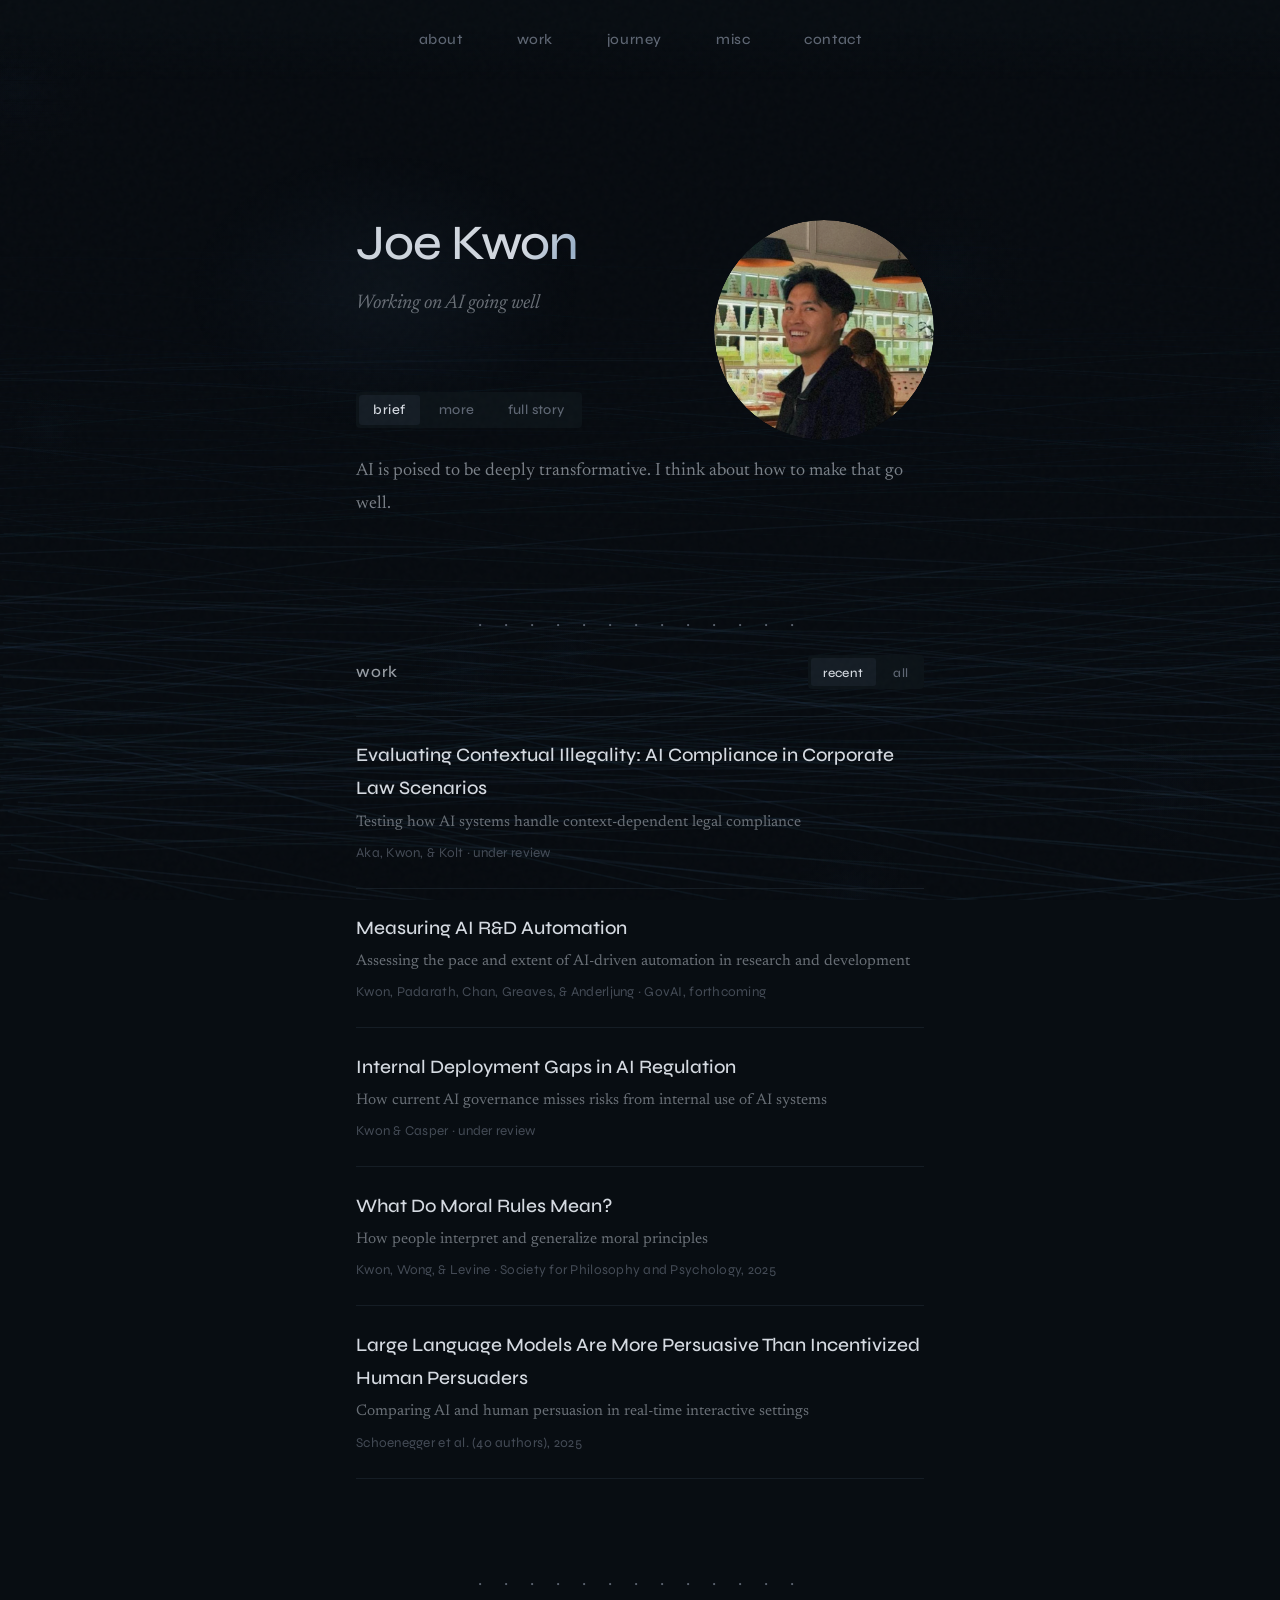
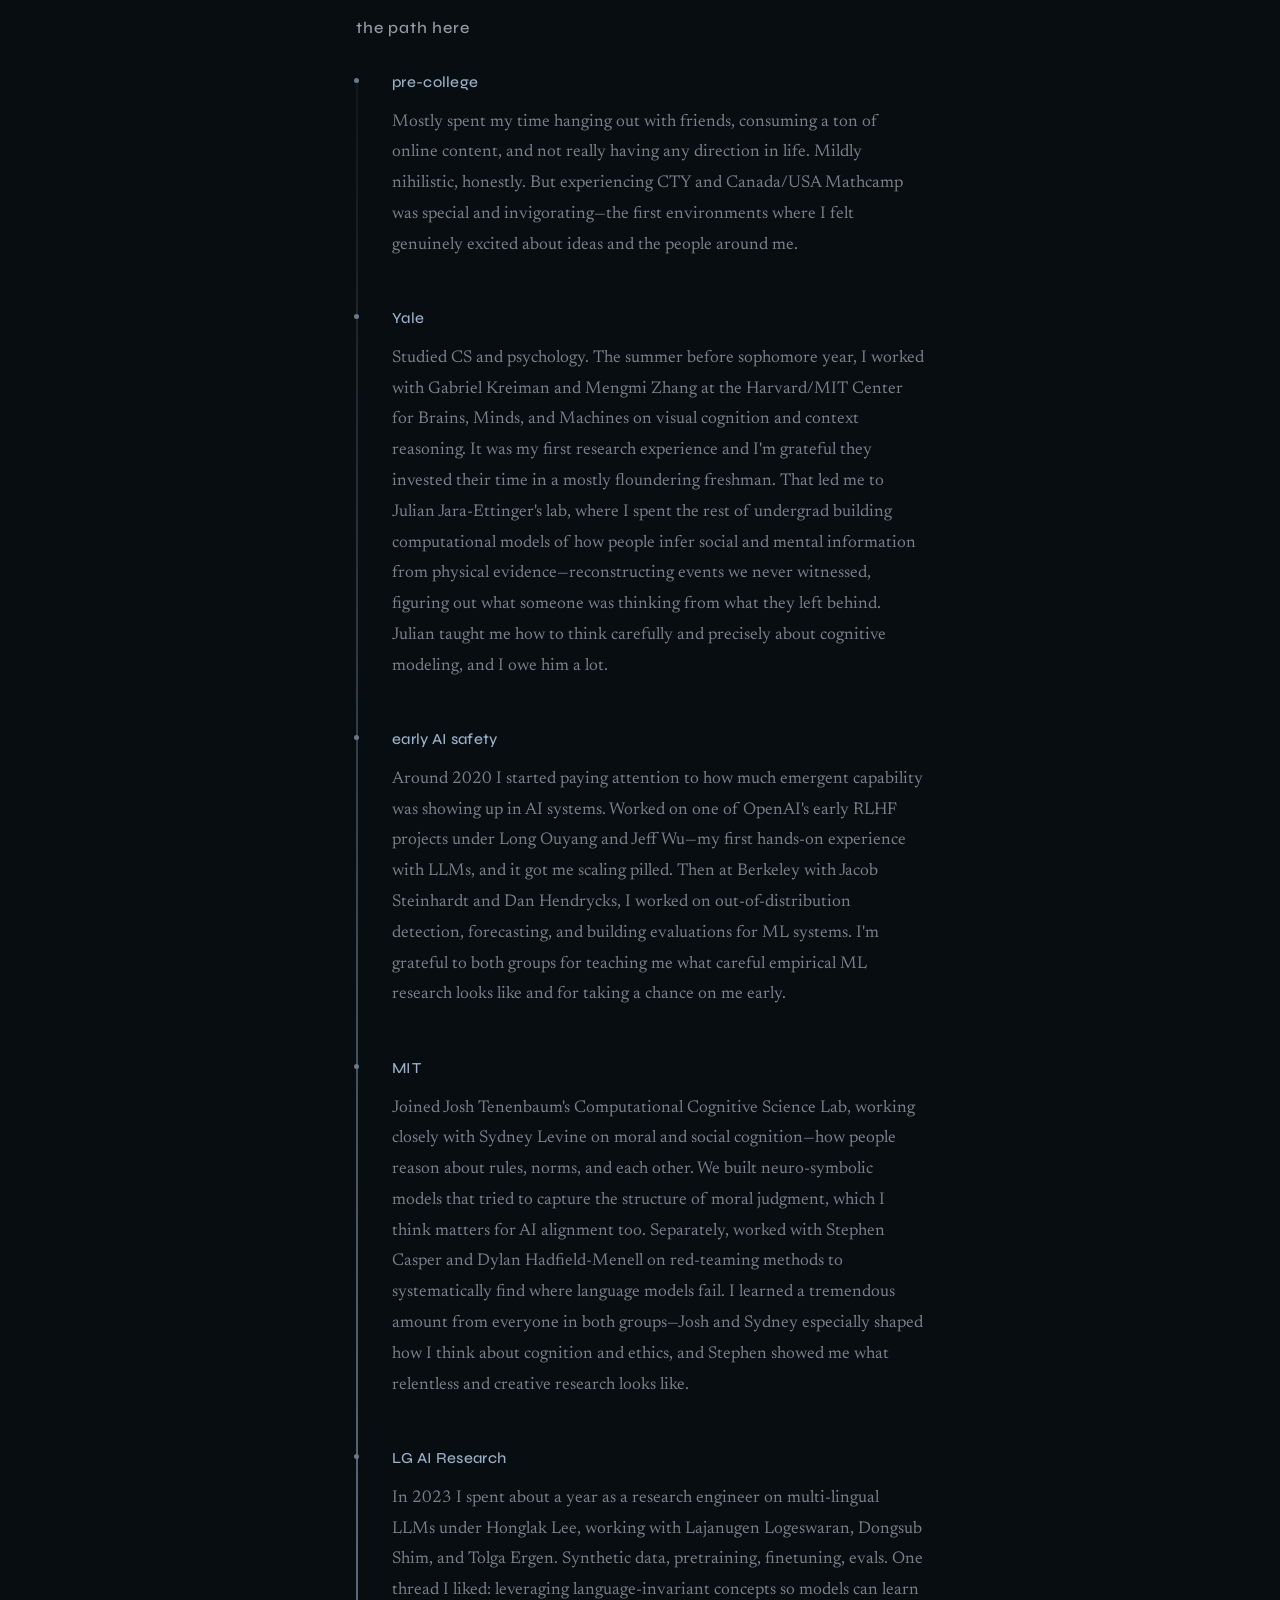
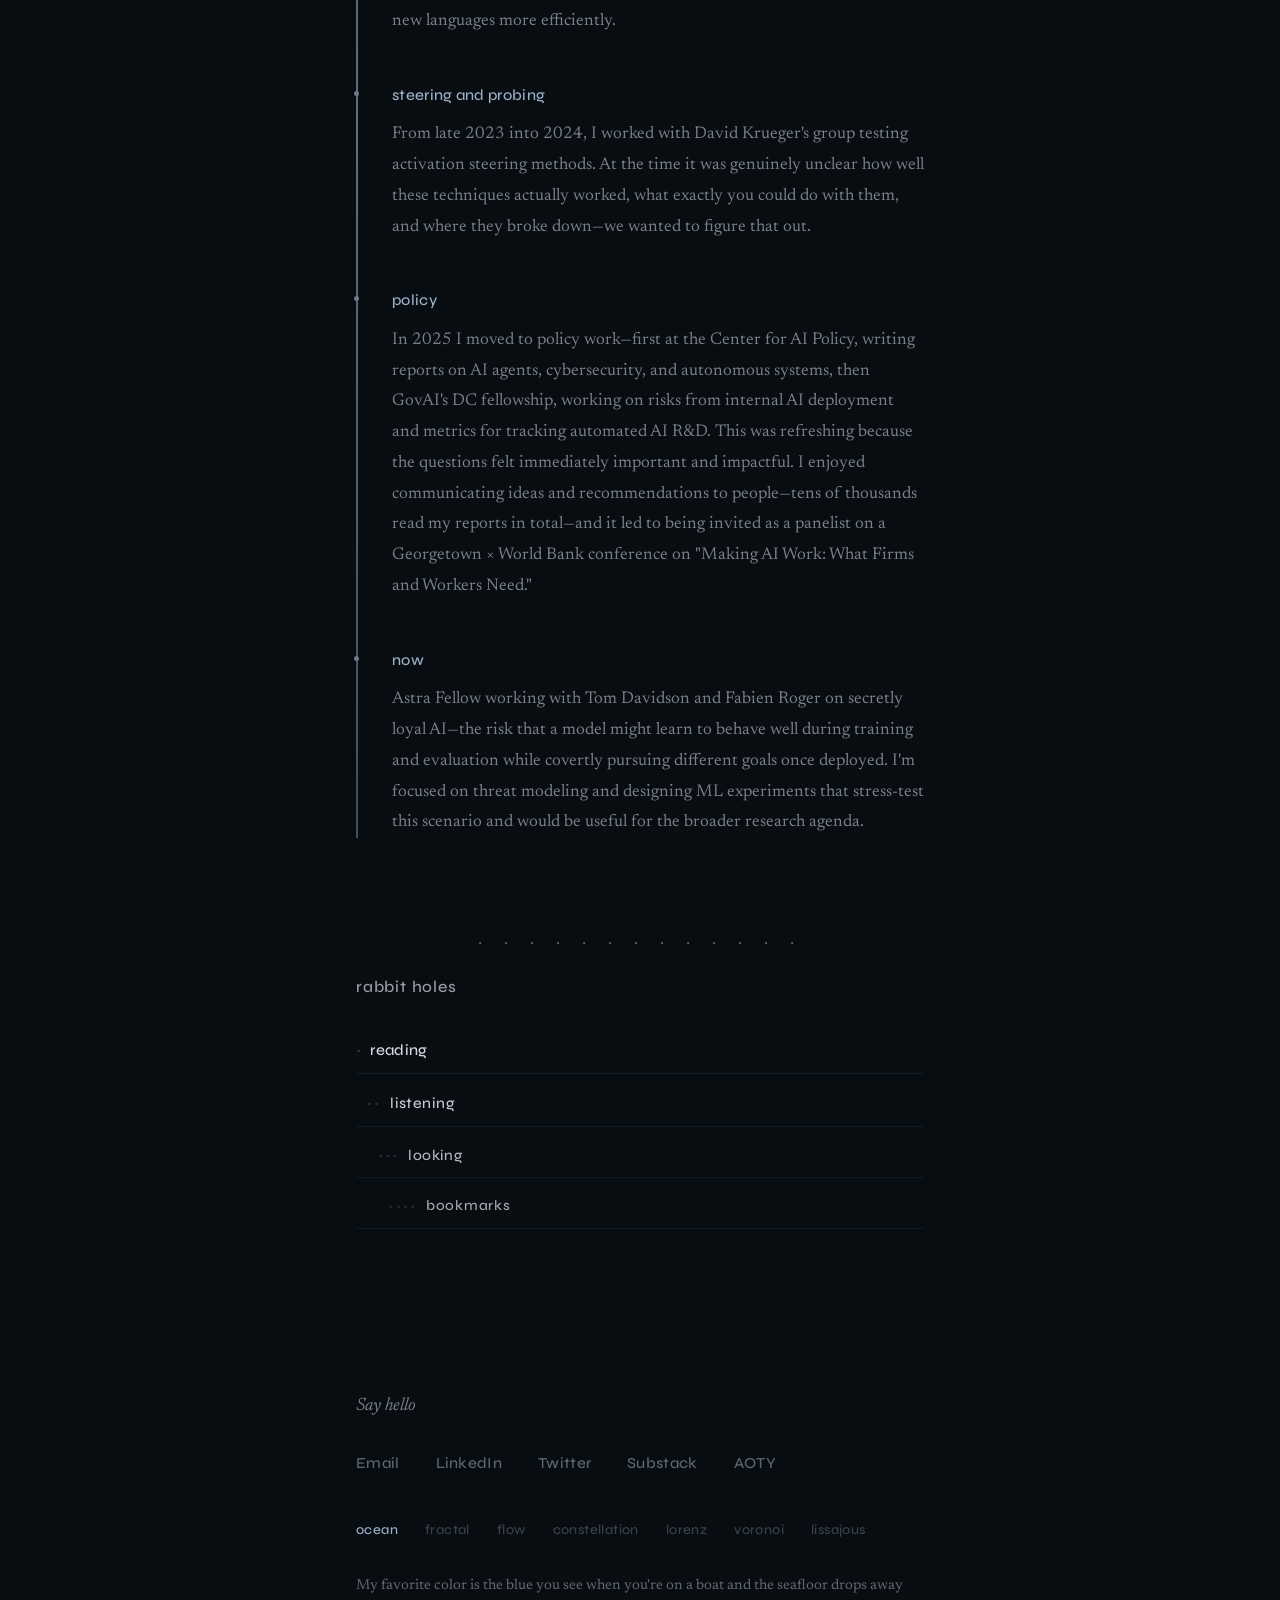
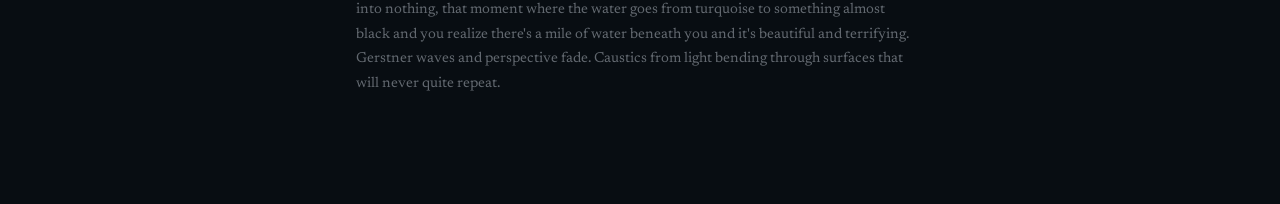
==== commit a353945a: "Add new publication, rewrite journey entries, fix pub order, update email Co-Authored-By: Claude Opu" ====
--- a/index.html
+++ b/index.html
@@ -125,6 +125,13 @@
             <ul class="project-list" data-view="recent">
                 <li>
                     <a href="#">
+                        <span class="project-name">Evaluating Contextual Illegality: AI Compliance in Corporate Law Scenarios</span>
+                        <span class="project-desc">Testing how AI systems handle context-dependent legal compliance</span>
+                        <span class="project-meta">Aka, Kwon, & Kolt · under review</span>
+                    </a>
+                </li>
+                <li>
+                    <a href="#">
                         <span class="project-name">Measuring AI R&D Automation</span>
                         <span class="project-desc">Assessing the pace and extent of AI-driven automation in research and development</span>
                         <span class="project-meta">Kwon, Padarath, Chan, Greaves, & Anderljung · GovAI, forthcoming</span>
@@ -156,6 +163,13 @@
             <ul class="project-list" data-view="all" style="display: none;">
                 <li>
                     <a href="#">
+                        <span class="project-name">Evaluating Contextual Illegality: AI Compliance in Corporate Law Scenarios</span>
+                        <span class="project-desc">Testing how AI systems handle context-dependent legal compliance</span>
+                        <span class="project-meta">Aka, Kwon, & Kolt · under review</span>
+                    </a>
+                </li>
+                <li>
+                    <a href="#">
                         <span class="project-name">Measuring AI R&D Automation</span>
                         <span class="project-desc">Assessing the pace and extent of AI-driven automation in research and development</span>
                         <span class="project-meta">Kwon, Padarath, Chan, Greaves, & Anderljung · GovAI, forthcoming</span>
@@ -183,6 +197,13 @@
                     </a>
                 </li>
                 <li>
+                    <a href="https://www.centeraipolicy.org/work/ai-agents-governing-autonomy-in-the-digital-age">
+                        <span class="project-name">AI Agents: Governing Autonomy in the Digital Age</span>
+                        <span class="project-desc">Policy proposals for autonomous AI systems and their risks</span>
+                        <span class="project-meta">Kwon · Center for AI Policy, 2025</span>
+                    </a>
+                </li>
+                <li>
                     <a href="https://www.centeraipolicy.org/work/ai-at-the-cyber-frontier-securing-americas-digital-future">
                         <span class="project-name">AI at the Cyber Frontier: Securing America's Digital Future</span>
                         <span class="project-desc">Cybersecurity implications of evolving AI capabilities, with policy guidance for Congress</span>
@@ -190,13 +211,6 @@
                     </a>
                 </li>
                 <li>
-                    <a href="https://www.centeraipolicy.org/work/ai-agents-governing-autonomy-in-the-digital-age">
-                        <span class="project-name">AI Agents: Governing Autonomy in the Digital Age</span>
-                        <span class="project-desc">Policy proposals for autonomous AI systems and their risks</span>
-                        <span class="project-meta">Kwon · Center for AI Policy, 2025</span>
-                    </a>
-                </li>
-                <li>
                     <a href="https://arxiv.org/abs/2411.07213">
                         <span class="project-name">Comparing Bottom-Up and Top-Down Steering Approaches on In-Context Learning Tasks</span>
                         <span class="project-desc">Evaluating methods for steering language model behavior</span>
@@ -297,56 +311,56 @@
                 <article class="timeline-entry">
                     <span class="timeline-era">pre-college</span>
                     <p>
-                        Summer programs—CTY and Canada/USA Mathcamp. The kind of place where you'd stay up until 3am working on a problem set, not because it was due, but because you weren't done yet. I wanted more of that feeling.
+                        Mostly spent my time hanging out with friends, consuming a ton of online content, and not really having any direction in life. Mildly nihilistic, honestly. But experiencing CTY and Canada/USA Mathcamp was special and invigorating—the first environments where I felt genuinely excited about ideas and the people around me.
                     </p>
                 </article>
 
                 <article class="timeline-entry">
                     <span class="timeline-era">Yale</span>
                     <p>
-                        Studied CS and psychology but spent most of my time in research labs. Worked with Gabriel Kreiman on visual cognition, then Julian Jara-Ettinger on how we infer what people are thinking from what they leave behind. I was drawn to cognition generally—human minds felt like the obvious place to start understanding intelligence.
+                        Studied CS and psychology. The summer before sophomore year, I worked with Gabriel Kreiman and Mengmi Zhang at the Harvard/MIT Center for Brains, Minds, and Machines on visual cognition and context reasoning. It was my first research experience and I'm grateful they invested their time in a mostly floundering freshman. That led me to Julian Jara-Ettinger's lab, where I spent the rest of undergrad building computational models of how people infer social and mental information from physical evidence—reconstructing events we never witnessed, figuring out what someone was thinking from what they left behind. Julian taught me how to think carefully and precisely about cognitive modeling, and I owe him a lot.
                     </p>
                 </article>
 
                 <article class="timeline-entry">
                     <span class="timeline-era">early AI safety</span>
                     <p>
-                        Around 2020 I started paying attention to how much emergent capability was showing up in AI systems. Worked on one of OpenAI's early RLHF projects and spent time at Berkeley with Jacob Steinhardt and Dan Hendrycks. Learned how to do empirical ML research and why evals and benchmarks matter.
+                        Around 2020 I started paying attention to how much emergent capability was showing up in AI systems. Worked on one of OpenAI's early RLHF projects under Long Ouyang and Jeff Wu—my first hands-on experience with LLMs, and it got me scaling pilled. Then at Berkeley with Jacob Steinhardt and Dan Hendrycks, I worked on out-of-distribution detection, forecasting, and building evaluations for ML systems. I'm grateful to both groups for teaching me what careful empirical ML research looks like and for taking a chance on me early.
                     </p>
                 </article>
 
                 <article class="timeline-entry">
                     <span class="timeline-era">MIT</span>
                     <p>
-                        Joined Josh Tenenbaum's Computational Cognitive Science Lab, working with Sydney Levine on moral and social cognition—how people reason about rules, norms, and each other. A lot of neuro-symbolic modeling, which matters for AI alignment too. Separately, worked with Stephen Casper and Dylan Hadfield-Menell on red-teaming methods to find where language models fail.
+                        Joined Josh Tenenbaum's Computational Cognitive Science Lab, working closely with Sydney Levine on moral and social cognition—how people reason about rules, norms, and each other. We built neuro-symbolic models that tried to capture the structure of moral judgment, which I think matters for AI alignment too. Separately, worked with Stephen Casper and Dylan Hadfield-Menell on red-teaming methods to systematically find where language models fail. I learned a tremendous amount from everyone in both groups—Josh and Sydney especially shaped how I think about cognition and ethics, and Stephen showed me what relentless and creative research looks like.
                     </p>
                 </article>
 
                 <article class="timeline-entry">
                     <span class="timeline-era">LG AI Research</span>
                     <p>
-                        Research engineering on cross-lingual LLMs under Honglak Lee, working with Lajanugen Logeswaran, Dongsub Shim, and Tolga Ergen. Synthetic data, pretraining, finetuning, evals. One thread I liked: leveraging language-invariant concepts so models can learn new languages more efficiently.
+                        In 2023 I spent about a year as a research engineer on multi-lingual LLMs under Honglak Lee, working with Lajanugen Logeswaran, Dongsub Shim, and Tolga Ergen. Synthetic data, pretraining, finetuning, evals. One thread I liked: leveraging language-invariant concepts so models can learn new languages more efficiently.
                     </p>
                 </article>
 
                 <article class="timeline-entry">
                     <span class="timeline-era">steering and probing</span>
                     <p>
-                        Worked with David Krueger's group testing activation steering methods. A lot of these techniques promise fine-grained control over model behavior from the inside—we wanted to know where that actually holds up and where it breaks down.
+                        From late 2023 into 2024, I worked with David Krueger's group testing activation steering methods. At the time it was genuinely unclear how well these techniques actually worked, what exactly you could do with them, and where they broke down—we wanted to figure that out.
                     </p>
                 </article>
 
                 <article class="timeline-entry">
                     <span class="timeline-era">policy</span>
                     <p>
-                        Center for AI Policy first, writing reports on evals, transparency, and AI agents. Then GovAI's DC fellowship, working on risks from internal AI deployment and metrics for tracking automated AI R&D.
+                        In 2025 I moved to policy work—first at the Center for AI Policy, writing reports on AI agents, cybersecurity, and autonomous systems, then GovAI's DC fellowship, working on risks from internal AI deployment and metrics for tracking automated AI R&D. This was refreshing because the questions felt immediately important and impactful. I enjoyed communicating ideas and recommendations to people—tens of thousands read my reports in total—and it led to being invited as a panelist on a Georgetown × World Bank conference on "Making AI Work: What Firms and Workers Need."
                     </p>
                 </article>
 
                 <article class="timeline-entry">
                     <span class="timeline-era">now</span>
                     <p>
-                        Astra Fellow working with Tom Davidson and Fabien Roger. Focused on secretly loyal AI—threat modeling and designing ML experiments.
+                        Astra Fellow working with Tom Davidson and Fabien Roger on secretly loyal AI—the risk that a model might learn to behave well during training and evaluation while covertly pursuing different goals once deployed. I'm focused on threat modeling and designing ML experiments that stress-test this scenario and would be useful for the broader research agenda.
                     </p>
                 </article>
             </div>
@@ -459,7 +473,7 @@
         <footer id="contact">
             <p>Say hello</p>
             <nav class="links">
-                <a href="mailto:joseph3kwon@gmail.com">Email</a>
+                <a href="mailto:joekwon333@gmail.com">Email</a>
                 <a href="https://www.linkedin.com/in/joe-k-5ba472119/">LinkedIn</a>
                 <a href="https://x.com/joemkwon">Twitter</a>
                 <a href="https://unfancy.substack.com/">Substack</a>
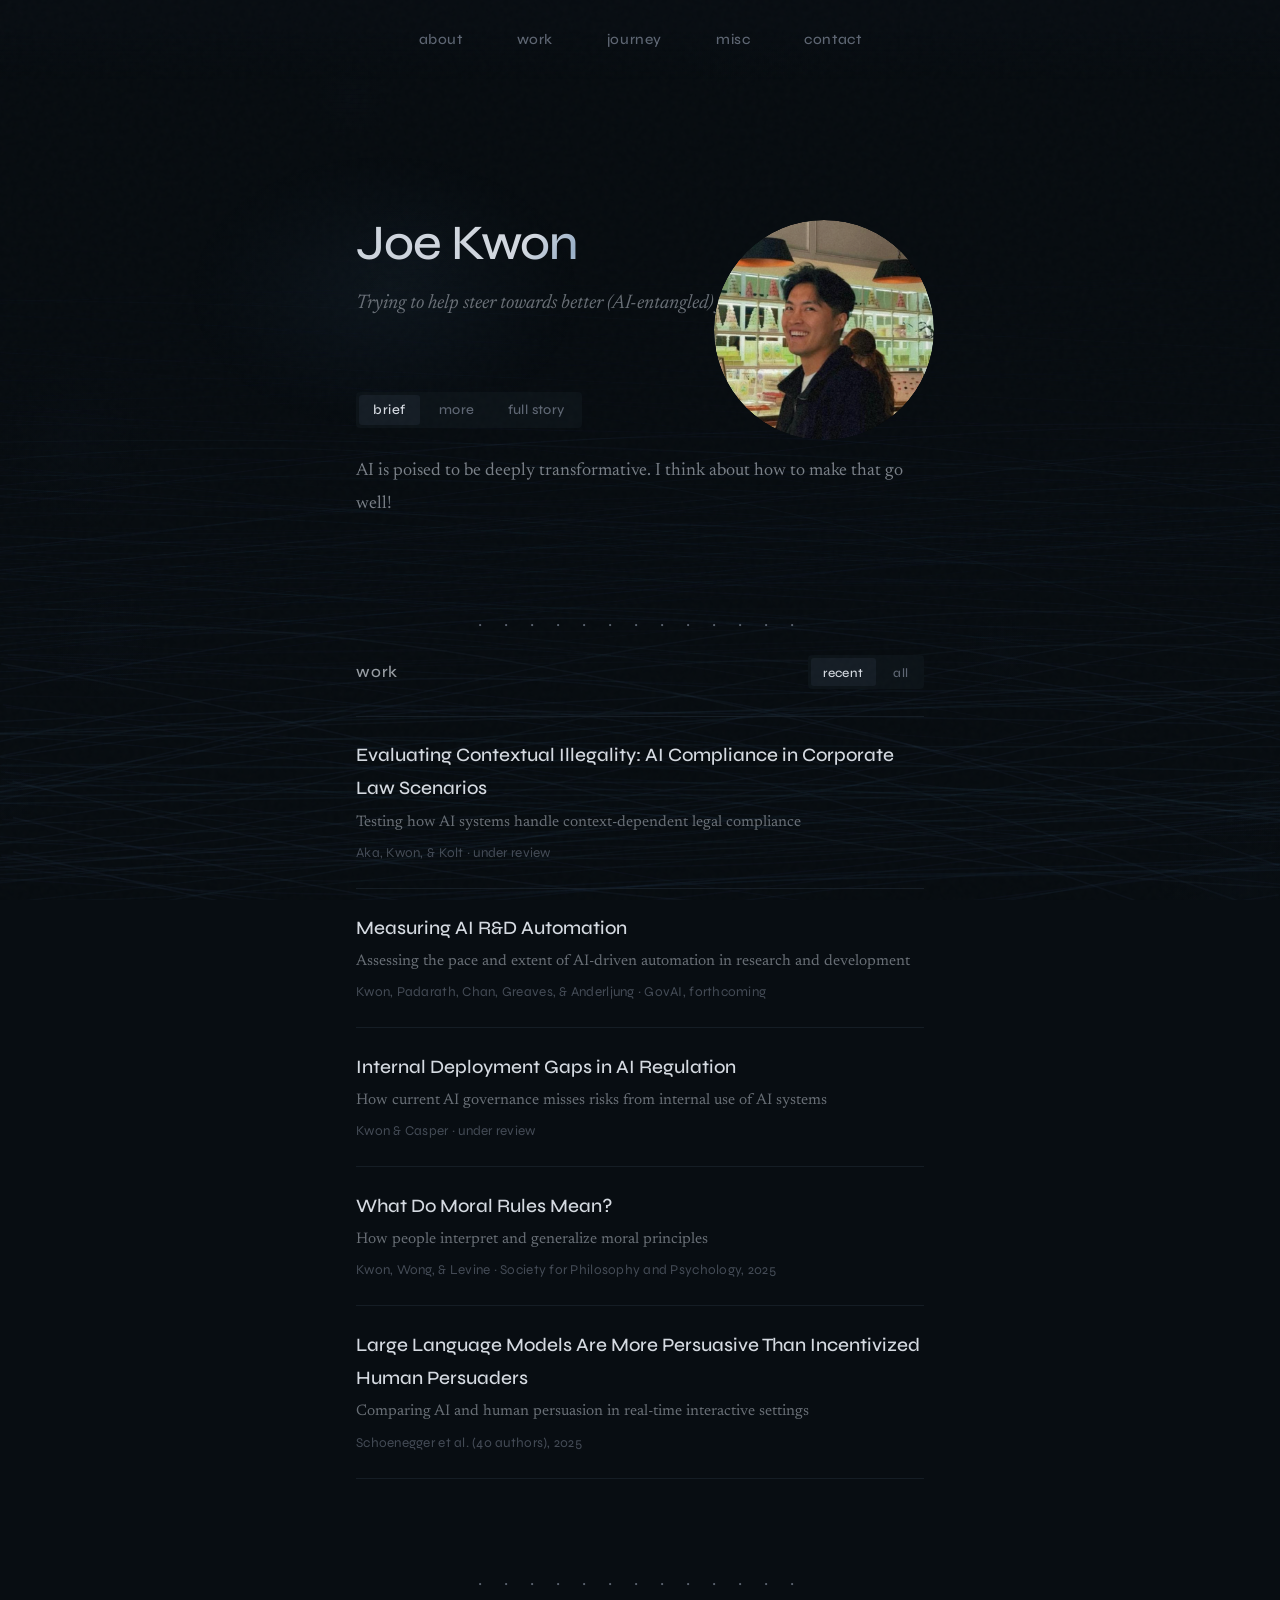
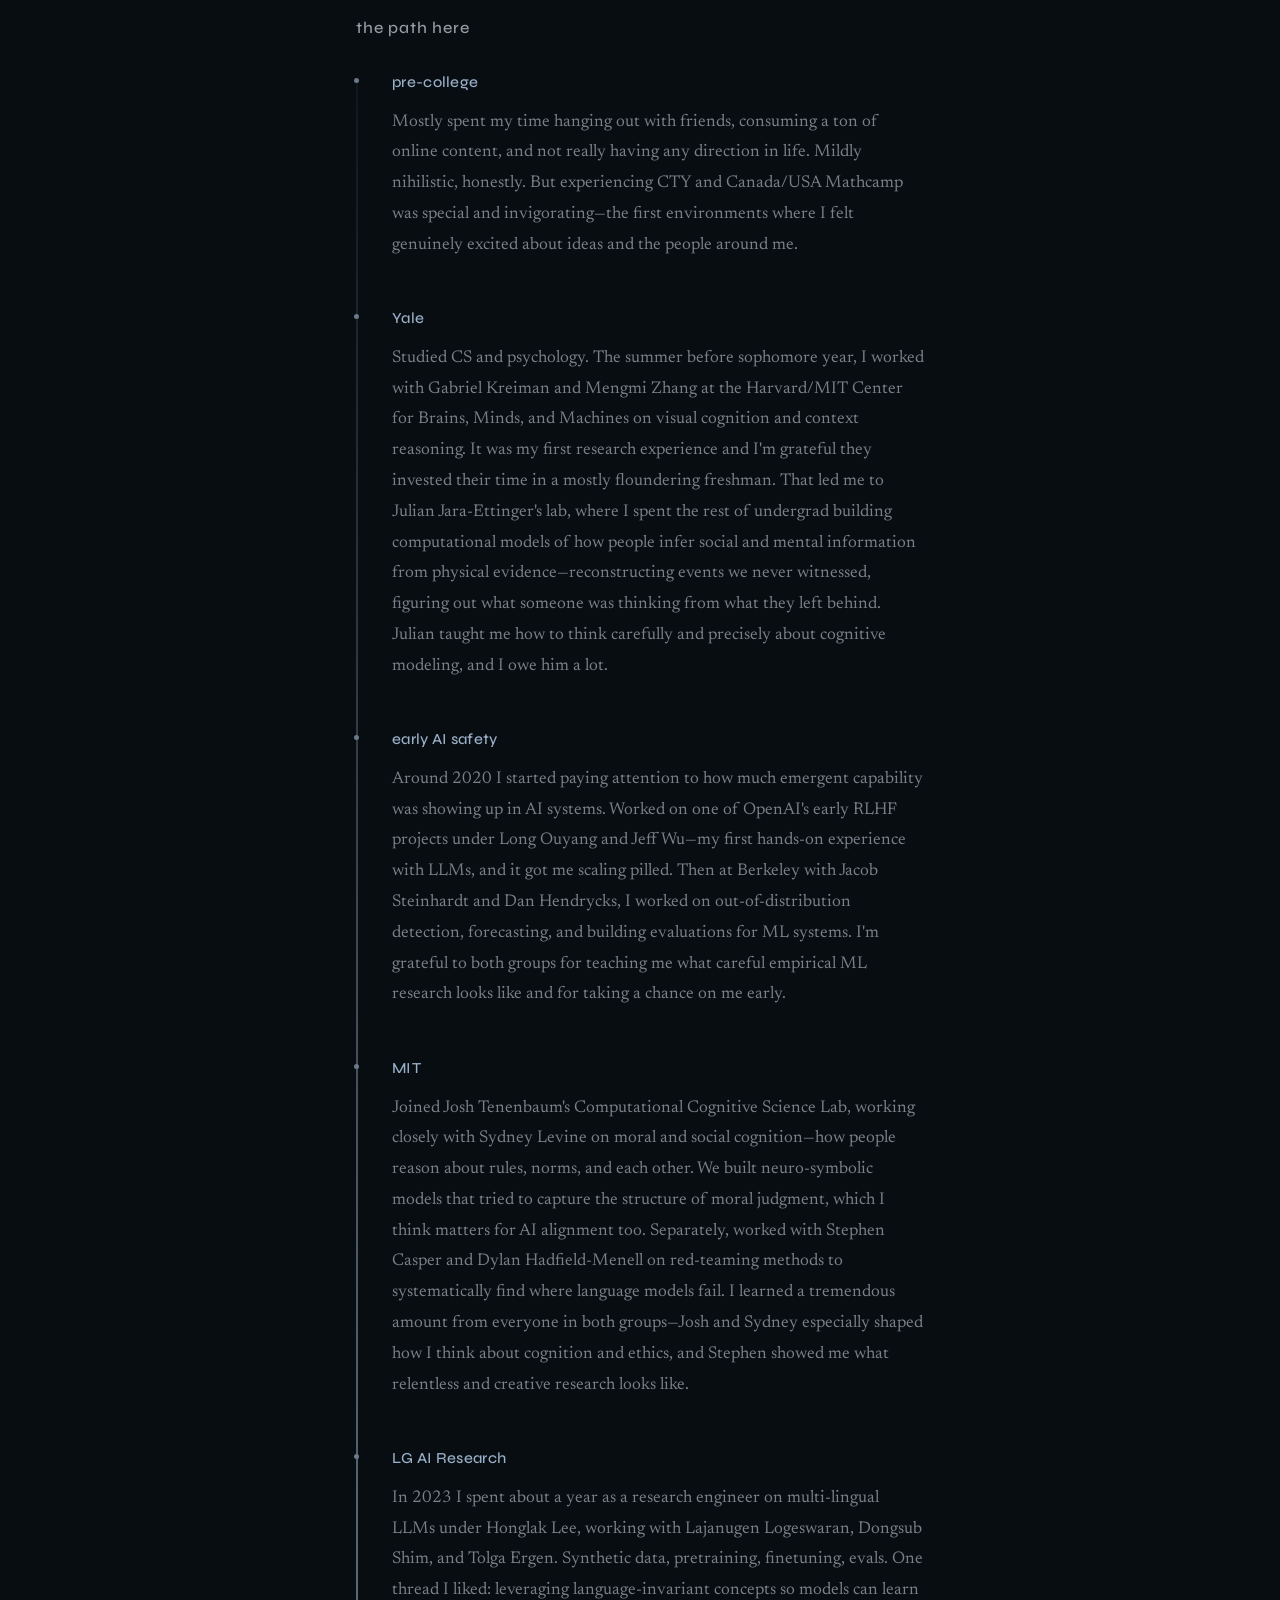
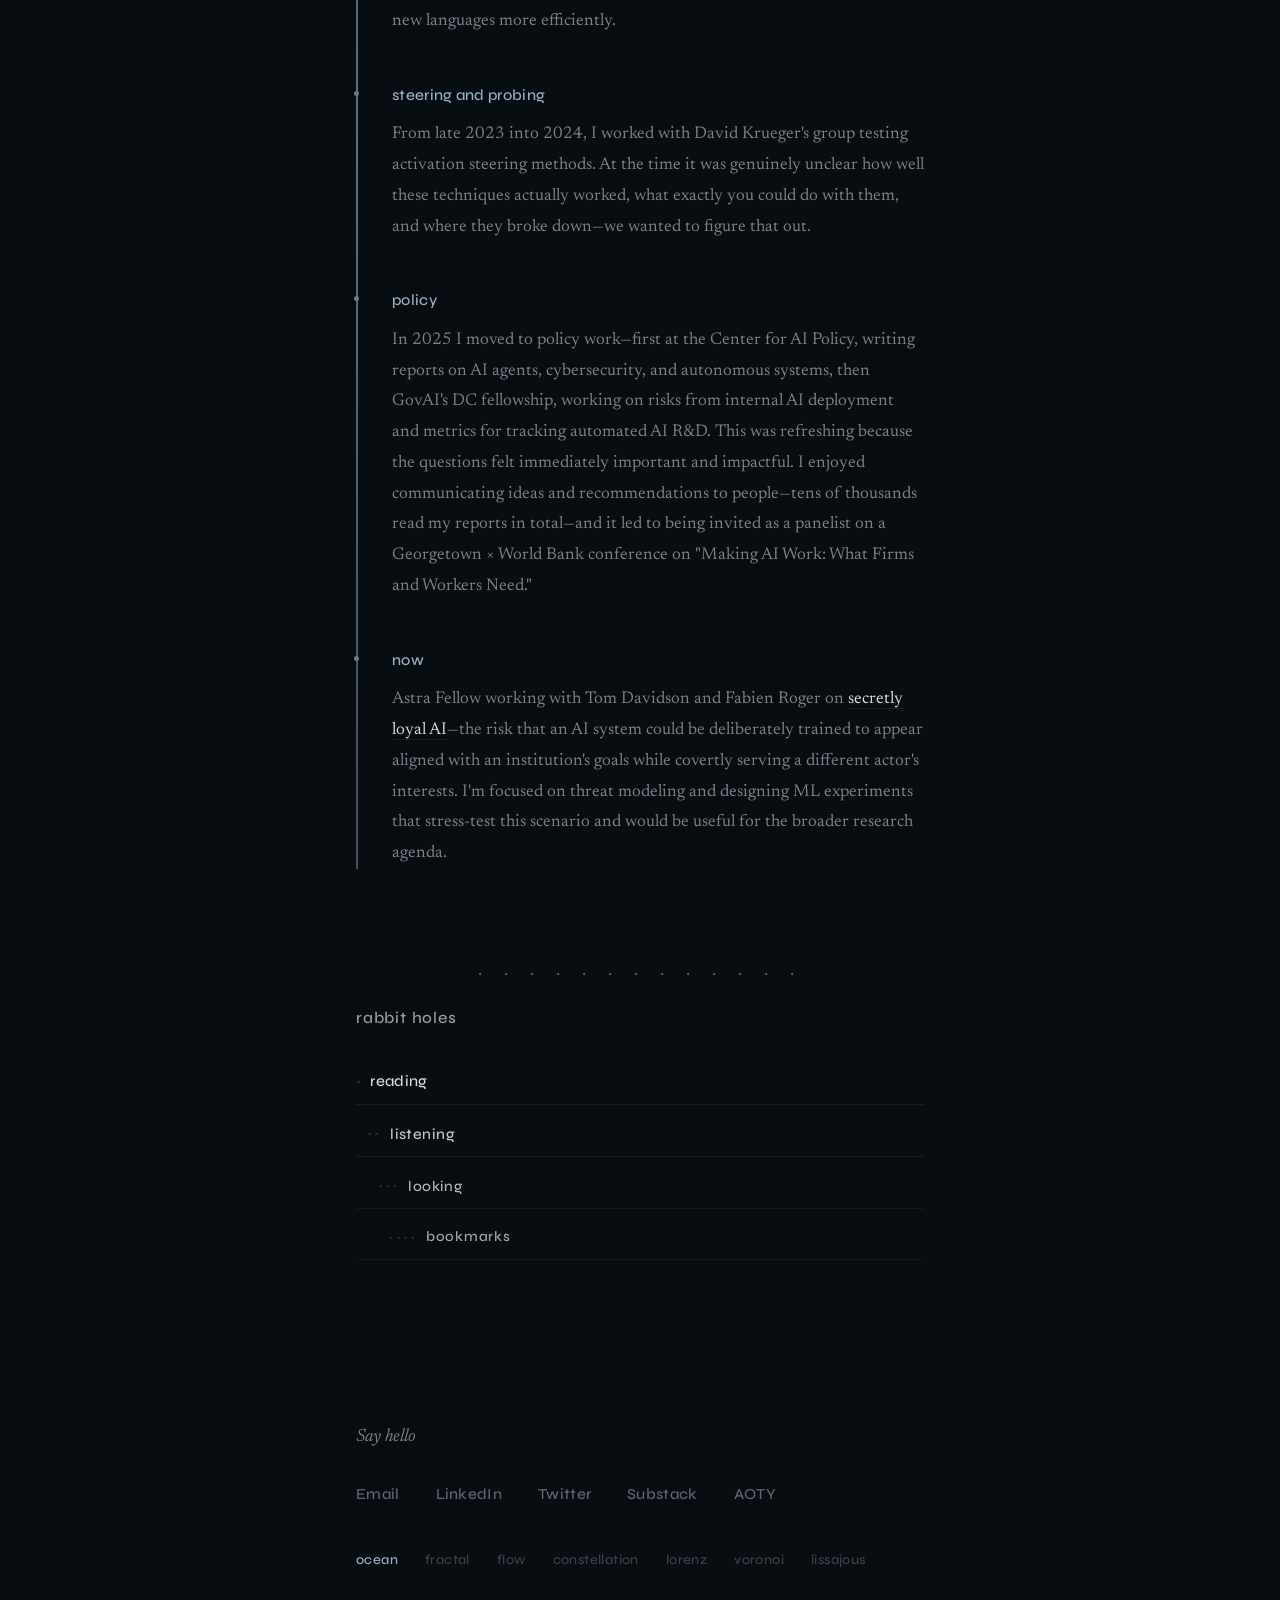
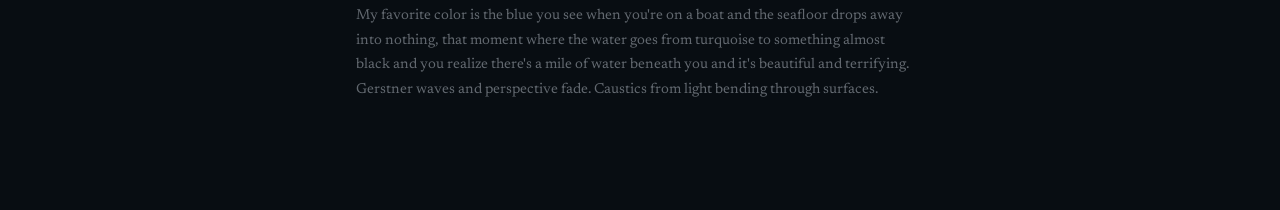
==== commit 92710a8f: "Update tagline, fix secret loyalties description, add reading list, clean up colophon texts Co-Autho" ====
--- a/index.html
+++ b/index.html
@@ -75,7 +75,7 @@
                 <img src="profile.png" alt="Joe Kwon">
             </div>
             <h1><span class="gradient-text">Joe Kwon</span></h1>
-            <p class="tagline">Working on AI going well</p>
+            <p class="tagline">Trying to help steer towards better (AI-entangled) futures!</p>
         </section>
 
         <section id="about" class="about">
@@ -87,7 +87,7 @@
 
             <div class="bio-content" data-level="brief">
                 <p>
-                    AI is poised to be deeply transformative. I think about how to make that go well.
+                    AI is poised to be deeply transformative. I think about how to make that go well!
                 </p>
             </div>
 
@@ -360,7 +360,7 @@
                 <article class="timeline-entry">
                     <span class="timeline-era">now</span>
                     <p>
-                        Astra Fellow working with Tom Davidson and Fabien Roger on secretly loyal AI—the risk that a model might learn to behave well during training and evaluation while covertly pursuing different goals once deployed. I'm focused on threat modeling and designing ML experiments that stress-test this scenario and would be useful for the broader research agenda.
+                        Astra Fellow working with Tom Davidson and Fabien Roger on <a href="https://www.forethought.org/research/ai-enabled-coups-how-a-small-group-could-use-ai-to-seize-power#32-secret-ai-loyalties">secretly loyal AI</a>—the risk that an AI system could be deliberately trained to appear aligned with an institution's goals while covertly serving a different actor's interests. I'm focused on threat modeling and designing ML experiments that stress-test this scenario and would be useful for the broader research agenda.
                     </p>
                 </article>
             </div>
@@ -371,7 +371,11 @@
 
             <details class="misc-category">
                 <summary>reading</summary>
-                <p class="misc-note">Updating soon.</p>
+                <ul class="misc-list compact">
+                    <li>The Gentle Romance: Stories of AI and humanity — Richard Ngo</li>
+                    <li>The Night Circus — Erin Morgenstern</li>
+                    <li>The Book of Five Rings — Miyamoto Musashi</li>
+                </ul>
             </details>
 
             <details class="misc-category">
@@ -496,7 +500,7 @@
                 turquoise to something almost black and you realize there's a mile of
                 water beneath you and it's beautiful and terrifying.
                 Gerstner waves and perspective fade. Caustics from light bending through
-                surfaces that will never quite repeat.
+                surfaces.
             </p>
         </footer>
     </main>
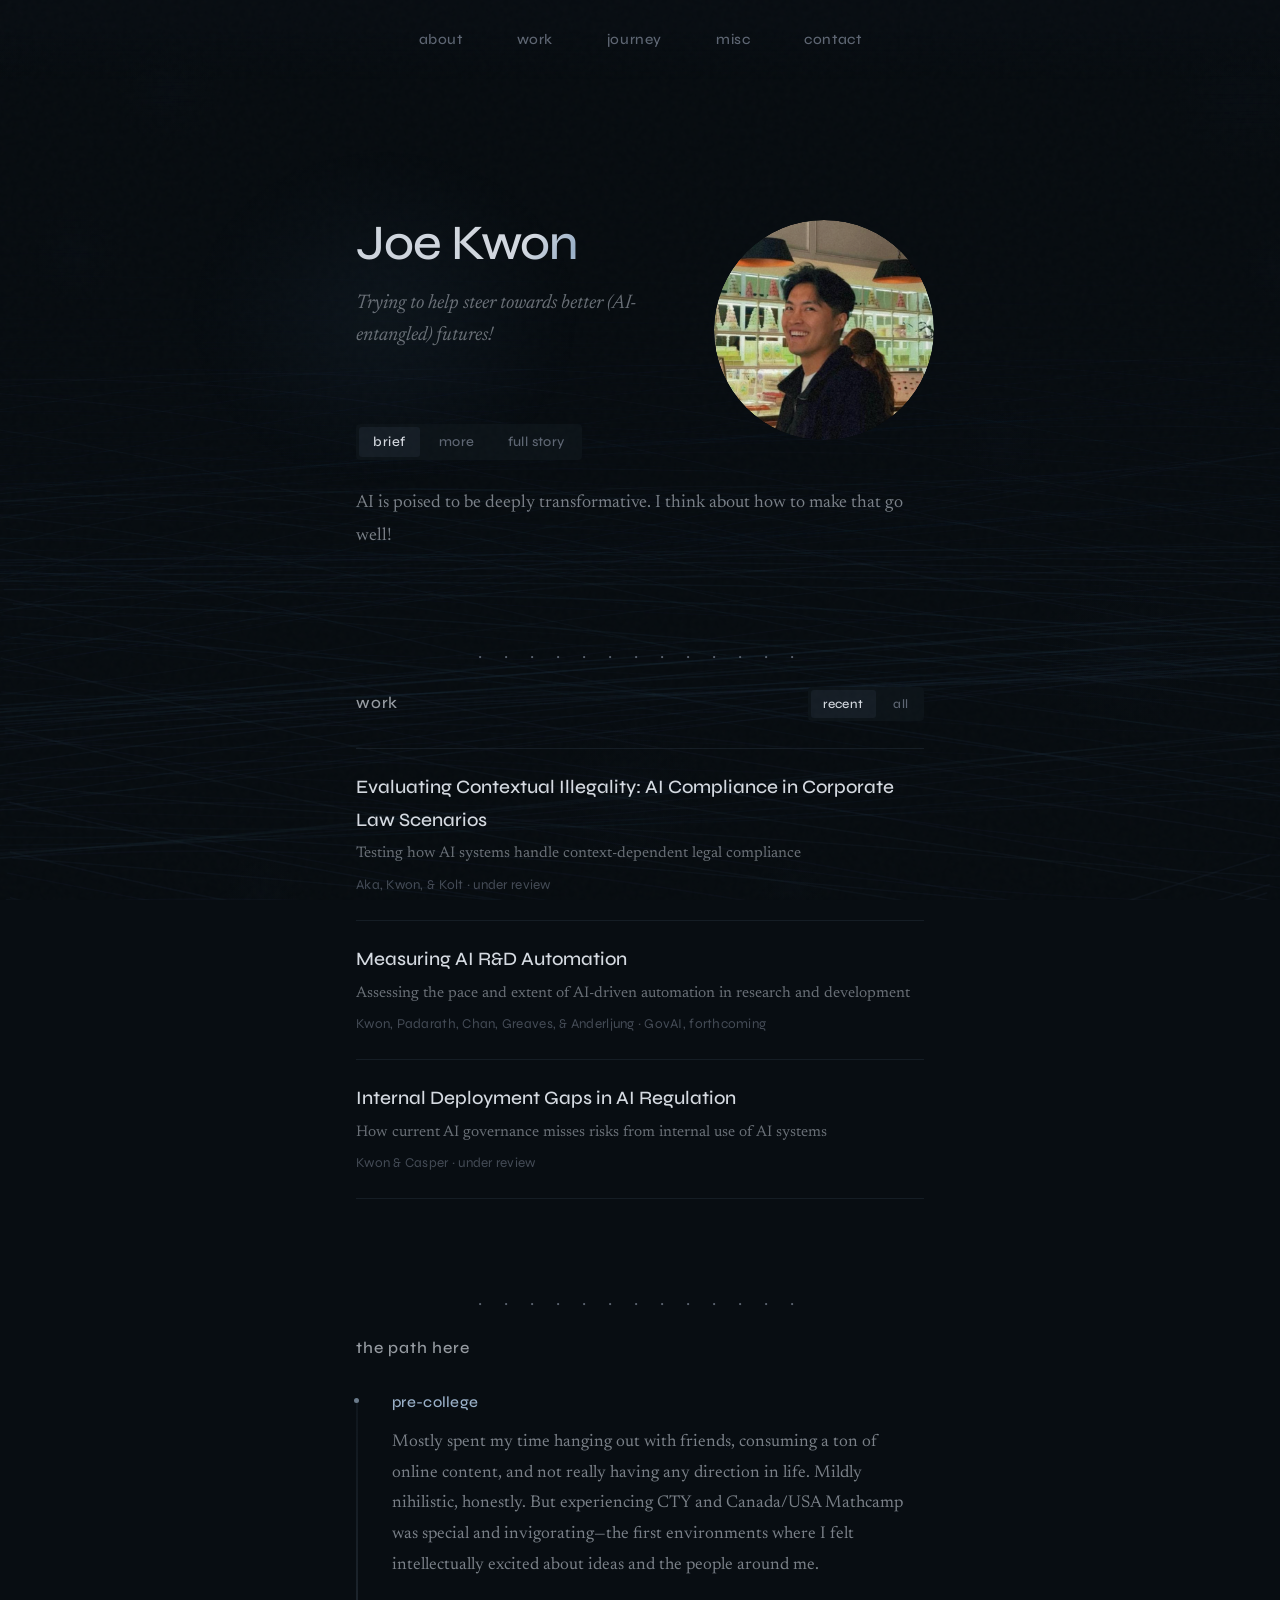
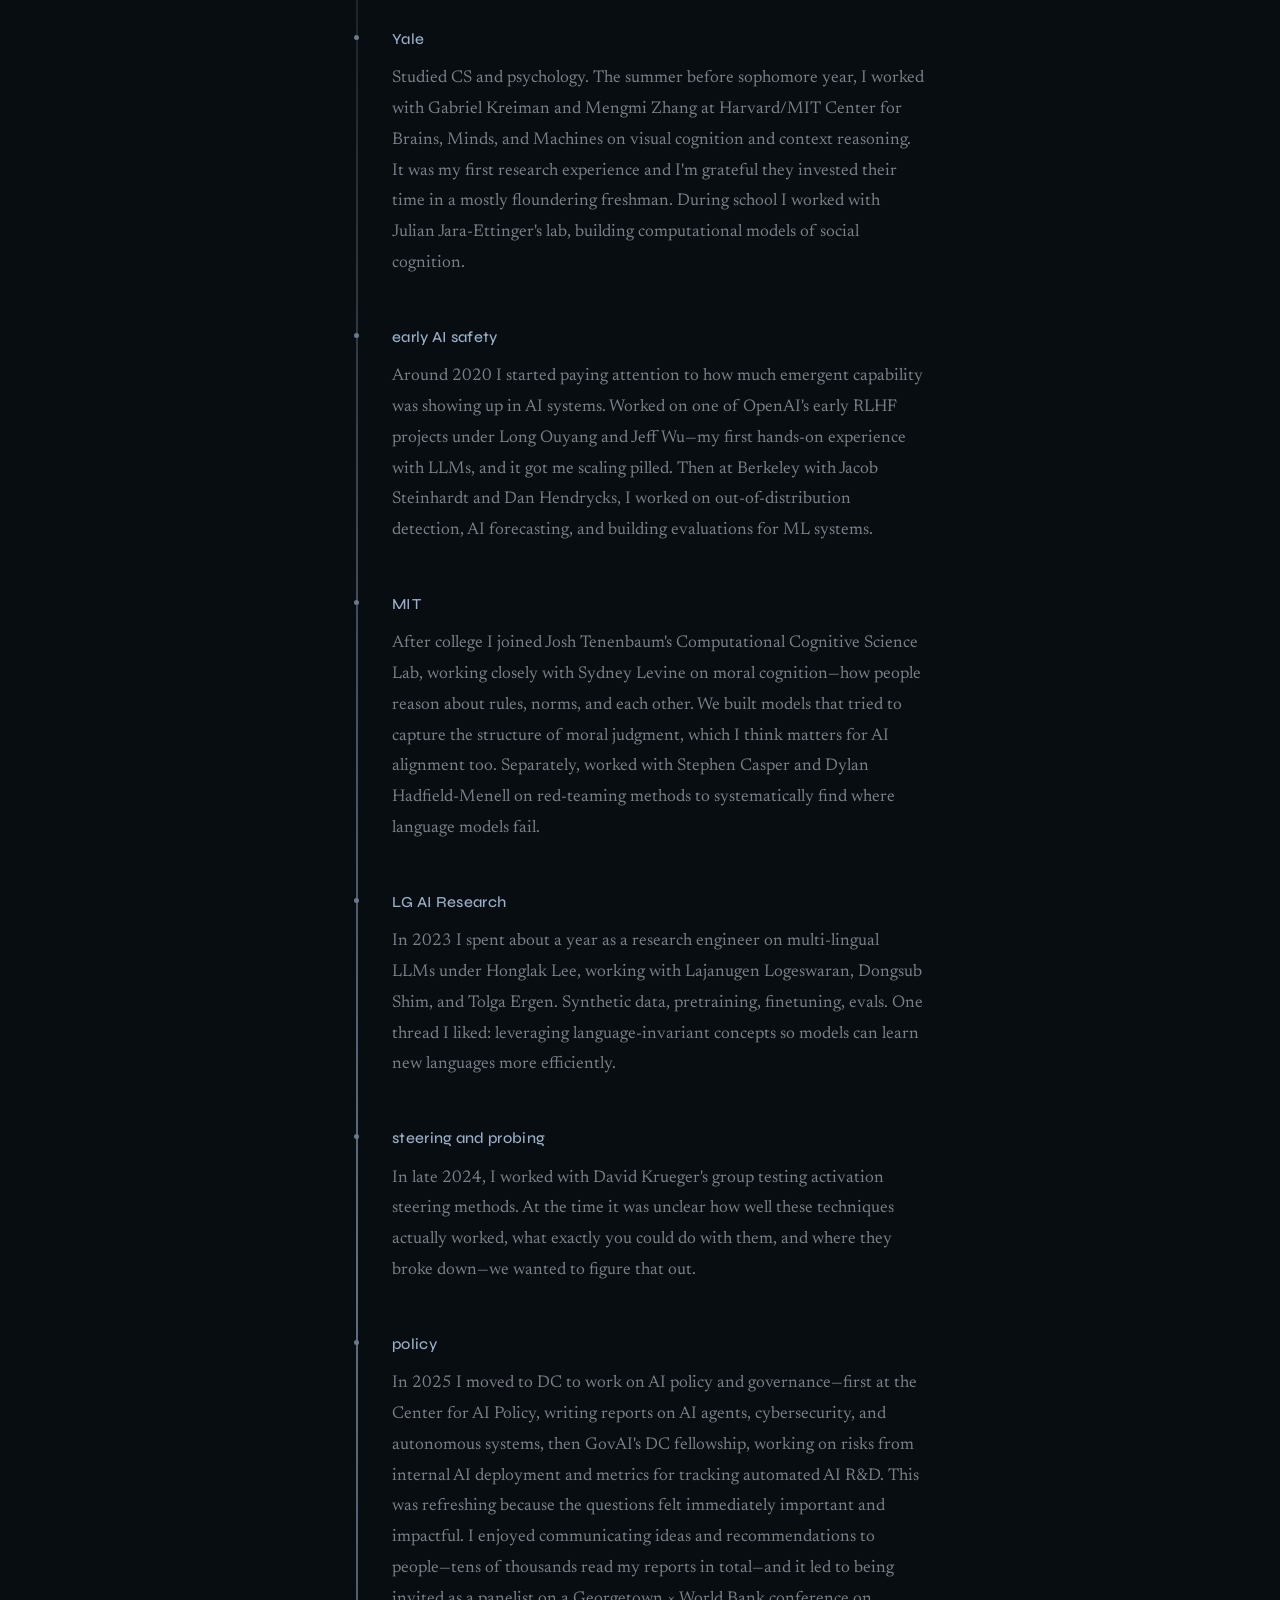
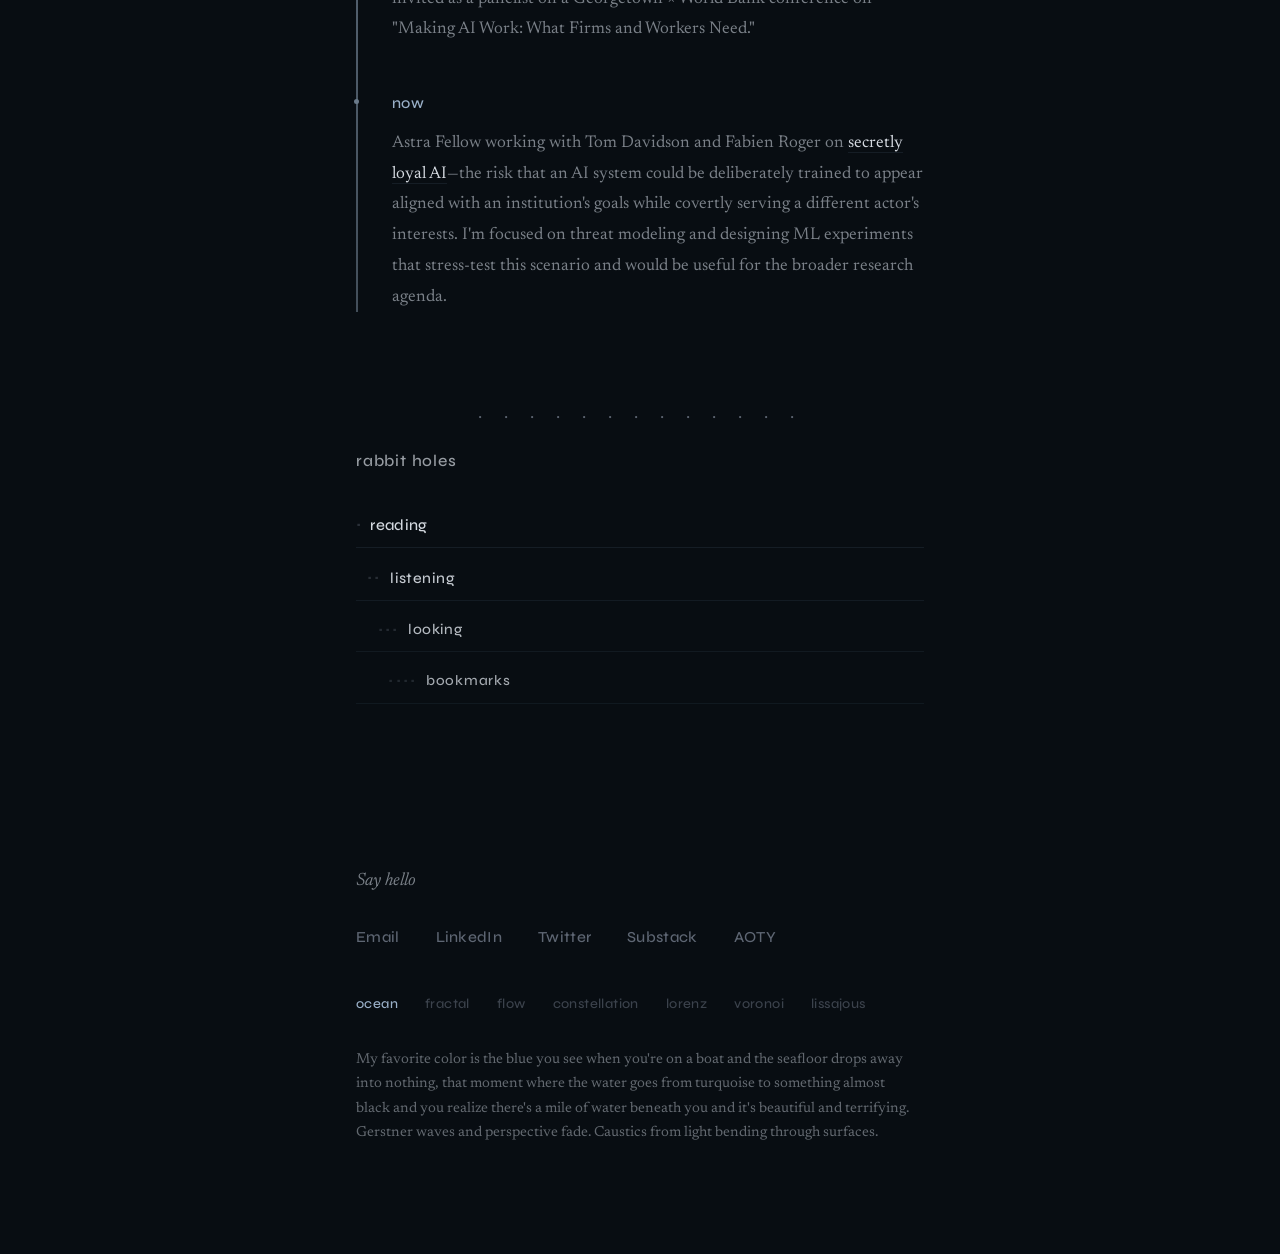
==== commit b93878ad: "Fix tagline overlap, trim recent list, tighten journey entries Co-Authored-By: Claude Opus 4.6 <nore" ====
--- a/index.html
+++ b/index.html
@@ -144,6 +144,30 @@
                         <span class="project-meta">Kwon & Casper · under review</span>
                     </a>
                 </li>
+            </ul>
+
+            <ul class="project-list" data-view="all" style="display: none;">
+                <li>
+                    <a href="#">
+                        <span class="project-name">Evaluating Contextual Illegality: AI Compliance in Corporate Law Scenarios</span>
+                        <span class="project-desc">Testing how AI systems handle context-dependent legal compliance</span>
+                        <span class="project-meta">Aka, Kwon, & Kolt · under review</span>
+                    </a>
+                </li>
+                <li>
+                    <a href="#">
+                        <span class="project-name">Measuring AI R&D Automation</span>
+                        <span class="project-desc">Assessing the pace and extent of AI-driven automation in research and development</span>
+                        <span class="project-meta">Kwon, Padarath, Chan, Greaves, & Anderljung · GovAI, forthcoming</span>
+                    </a>
+                </li>
+                <li>
+                    <a href="https://arxiv.org/abs/2601.08005">
+                        <span class="project-name">Internal Deployment Gaps in AI Regulation</span>
+                        <span class="project-desc">How current AI governance misses risks from internal use of AI systems</span>
+                        <span class="project-meta">Kwon & Casper · under review</span>
+                    </a>
+                </li>
                 <li>
                     <a href="https://osf.io/preprints/psyarxiv/wfj4q_v1">
                         <span class="project-name">What Do Moral Rules Mean?</span>
@@ -155,44 +179,6 @@
                     <a href="https://arxiv.org/abs/2505.09662">
                         <span class="project-name">Large Language Models Are More Persuasive Than Incentivized Human Persuaders</span>
                         <span class="project-desc">Comparing AI and human persuasion in real-time interactive settings</span>
-                        <span class="project-meta">Schoenegger et al. (40 authors), 2025</span>
-                    </a>
-                </li>
-            </ul>
-
-            <ul class="project-list" data-view="all" style="display: none;">
-                <li>
-                    <a href="#">
-                        <span class="project-name">Evaluating Contextual Illegality: AI Compliance in Corporate Law Scenarios</span>
-                        <span class="project-desc">Testing how AI systems handle context-dependent legal compliance</span>
-                        <span class="project-meta">Aka, Kwon, & Kolt · under review</span>
-                    </a>
-                </li>
-                <li>
-                    <a href="#">
-                        <span class="project-name">Measuring AI R&D Automation</span>
-                        <span class="project-desc">Assessing the pace and extent of AI-driven automation in research and development</span>
-                        <span class="project-meta">Kwon, Padarath, Chan, Greaves, & Anderljung · GovAI, forthcoming</span>
-                    </a>
-                </li>
-                <li>
-                    <a href="https://arxiv.org/abs/2601.08005">
-                        <span class="project-name">Internal Deployment Gaps in AI Regulation</span>
-                        <span class="project-desc">How current AI governance misses risks from internal use of AI systems</span>
-                        <span class="project-meta">Kwon & Casper · under review</span>
-                    </a>
-                </li>
-                <li>
-                    <a href="https://osf.io/preprints/psyarxiv/wfj4q_v1">
-                        <span class="project-name">What Do Moral Rules Mean?</span>
-                        <span class="project-desc">How people interpret and generalize moral principles</span>
-                        <span class="project-meta">Kwon, Wong, & Levine · Society for Philosophy and Psychology, 2025</span>
-                    </a>
-                </li>
-                <li>
-                    <a href="https://arxiv.org/abs/2505.09662">
-                        <span class="project-name">Large Language Models Are More Persuasive Than Incentivized Human Persuaders</span>
-                        <span class="project-desc">Comparing AI and human persuasion in real-time interactive settings</span>
                         <span class="project-meta">Schoenegger et al. · 2025</span>
                     </a>
                 </li>
@@ -311,28 +297,28 @@
                 <article class="timeline-entry">
                     <span class="timeline-era">pre-college</span>
                     <p>
-                        Mostly spent my time hanging out with friends, consuming a ton of online content, and not really having any direction in life. Mildly nihilistic, honestly. But experiencing CTY and Canada/USA Mathcamp was special and invigorating—the first environments where I felt genuinely excited about ideas and the people around me.
+                        Mostly spent my time hanging out with friends, consuming a ton of online content, and not really having any direction in life. Mildly nihilistic, honestly. But experiencing CTY and Canada/USA Mathcamp was special and invigorating—the first environments where I felt intellectually excited about ideas and the people around me.
                     </p>
                 </article>
 
                 <article class="timeline-entry">
                     <span class="timeline-era">Yale</span>
                     <p>
-                        Studied CS and psychology. The summer before sophomore year, I worked with Gabriel Kreiman and Mengmi Zhang at the Harvard/MIT Center for Brains, Minds, and Machines on visual cognition and context reasoning. It was my first research experience and I'm grateful they invested their time in a mostly floundering freshman. That led me to Julian Jara-Ettinger's lab, where I spent the rest of undergrad building computational models of how people infer social and mental information from physical evidence—reconstructing events we never witnessed, figuring out what someone was thinking from what they left behind. Julian taught me how to think carefully and precisely about cognitive modeling, and I owe him a lot.
+                        Studied CS and psychology. The summer before sophomore year, I worked with Gabriel Kreiman and Mengmi Zhang at Harvard/MIT Center for Brains, Minds, and Machines on visual cognition and context reasoning. It was my first research experience and I'm grateful they invested their time in a mostly floundering freshman. During school I worked with Julian Jara-Ettinger's lab, building computational models of social cognition.
                     </p>
                 </article>
 
                 <article class="timeline-entry">
                     <span class="timeline-era">early AI safety</span>
                     <p>
-                        Around 2020 I started paying attention to how much emergent capability was showing up in AI systems. Worked on one of OpenAI's early RLHF projects under Long Ouyang and Jeff Wu—my first hands-on experience with LLMs, and it got me scaling pilled. Then at Berkeley with Jacob Steinhardt and Dan Hendrycks, I worked on out-of-distribution detection, forecasting, and building evaluations for ML systems. I'm grateful to both groups for teaching me what careful empirical ML research looks like and for taking a chance on me early.
+                        Around 2020 I started paying attention to how much emergent capability was showing up in AI systems. Worked on one of OpenAI's early RLHF projects under Long Ouyang and Jeff Wu—my first hands-on experience with LLMs, and it got me scaling pilled. Then at Berkeley with Jacob Steinhardt and Dan Hendrycks, I worked on out-of-distribution detection, AI forecasting, and building evaluations for ML systems.
                     </p>
                 </article>
 
                 <article class="timeline-entry">
                     <span class="timeline-era">MIT</span>
                     <p>
-                        Joined Josh Tenenbaum's Computational Cognitive Science Lab, working closely with Sydney Levine on moral and social cognition—how people reason about rules, norms, and each other. We built neuro-symbolic models that tried to capture the structure of moral judgment, which I think matters for AI alignment too. Separately, worked with Stephen Casper and Dylan Hadfield-Menell on red-teaming methods to systematically find where language models fail. I learned a tremendous amount from everyone in both groups—Josh and Sydney especially shaped how I think about cognition and ethics, and Stephen showed me what relentless and creative research looks like.
+                        After college I joined Josh Tenenbaum's Computational Cognitive Science Lab, working closely with Sydney Levine on moral cognition—how people reason about rules, norms, and each other. We built models that tried to capture the structure of moral judgment, which I think matters for AI alignment too. Separately, worked with Stephen Casper and Dylan Hadfield-Menell on red-teaming methods to systematically find where language models fail.
                     </p>
                 </article>
 
@@ -346,14 +332,14 @@
                 <article class="timeline-entry">
                     <span class="timeline-era">steering and probing</span>
                     <p>
-                        From late 2023 into 2024, I worked with David Krueger's group testing activation steering methods. At the time it was genuinely unclear how well these techniques actually worked, what exactly you could do with them, and where they broke down—we wanted to figure that out.
+                        In late 2024, I worked with David Krueger's group testing activation steering methods. At the time it was unclear how well these techniques actually worked, what exactly you could do with them, and where they broke down—we wanted to figure that out.
                     </p>
                 </article>
 
                 <article class="timeline-entry">
                     <span class="timeline-era">policy</span>
                     <p>
-                        In 2025 I moved to policy work—first at the Center for AI Policy, writing reports on AI agents, cybersecurity, and autonomous systems, then GovAI's DC fellowship, working on risks from internal AI deployment and metrics for tracking automated AI R&D. This was refreshing because the questions felt immediately important and impactful. I enjoyed communicating ideas and recommendations to people—tens of thousands read my reports in total—and it led to being invited as a panelist on a Georgetown × World Bank conference on "Making AI Work: What Firms and Workers Need."
+                        In 2025 I moved to DC to work on AI policy and governance—first at the Center for AI Policy, writing reports on AI agents, cybersecurity, and autonomous systems, then GovAI's DC fellowship, working on risks from internal AI deployment and metrics for tracking automated AI R&D. This was refreshing because the questions felt immediately important and impactful. I enjoyed communicating ideas and recommendations to people—tens of thousands read my reports in total—and it led to being invited as a panelist on a Georgetown × World Bank conference on "Making AI Work: What Firms and Workers Need."
                     </p>
                 </article>
 
--- a/styles.css
+++ b/styles.css
@@ -254,6 +254,7 @@
     color: var(--text-secondary);
     line-height: 1.6;
     opacity: 0.85;
+    max-width: calc(100% - 250px);
 }
 
 /* === About === */
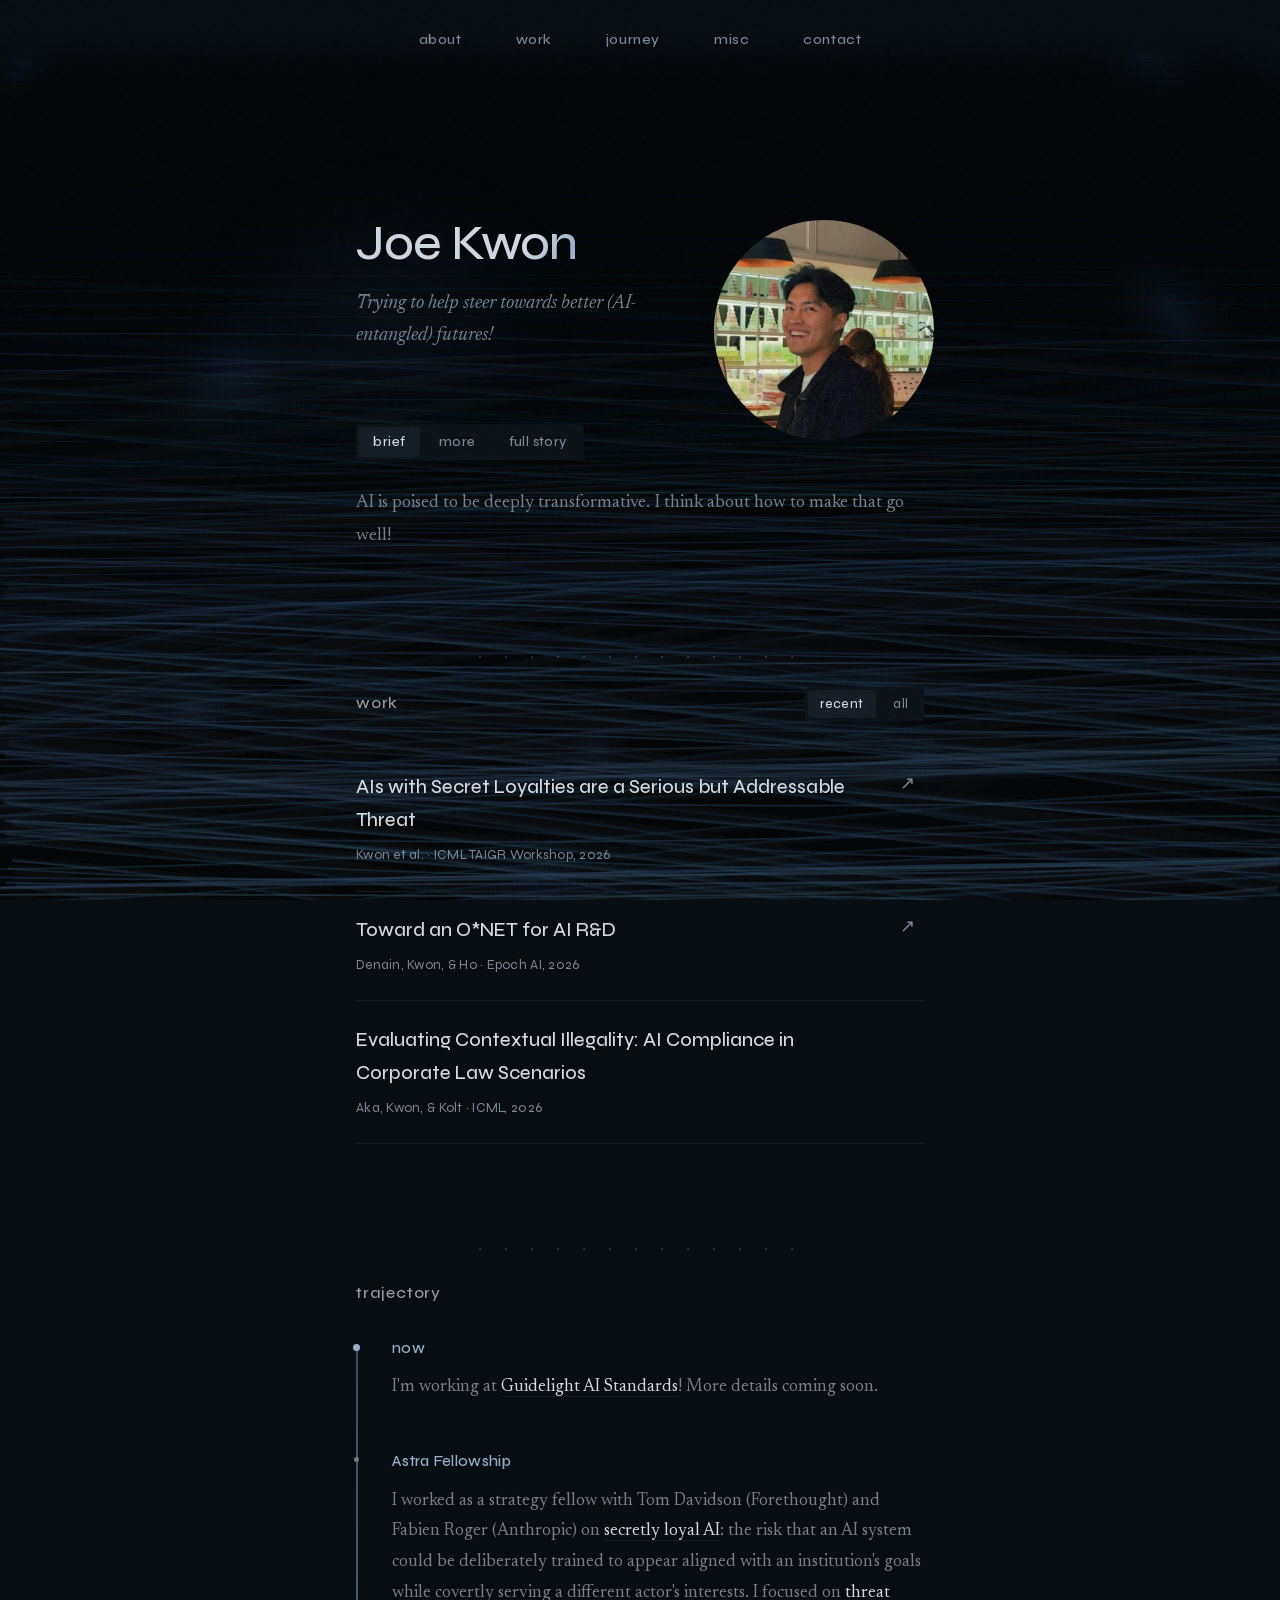
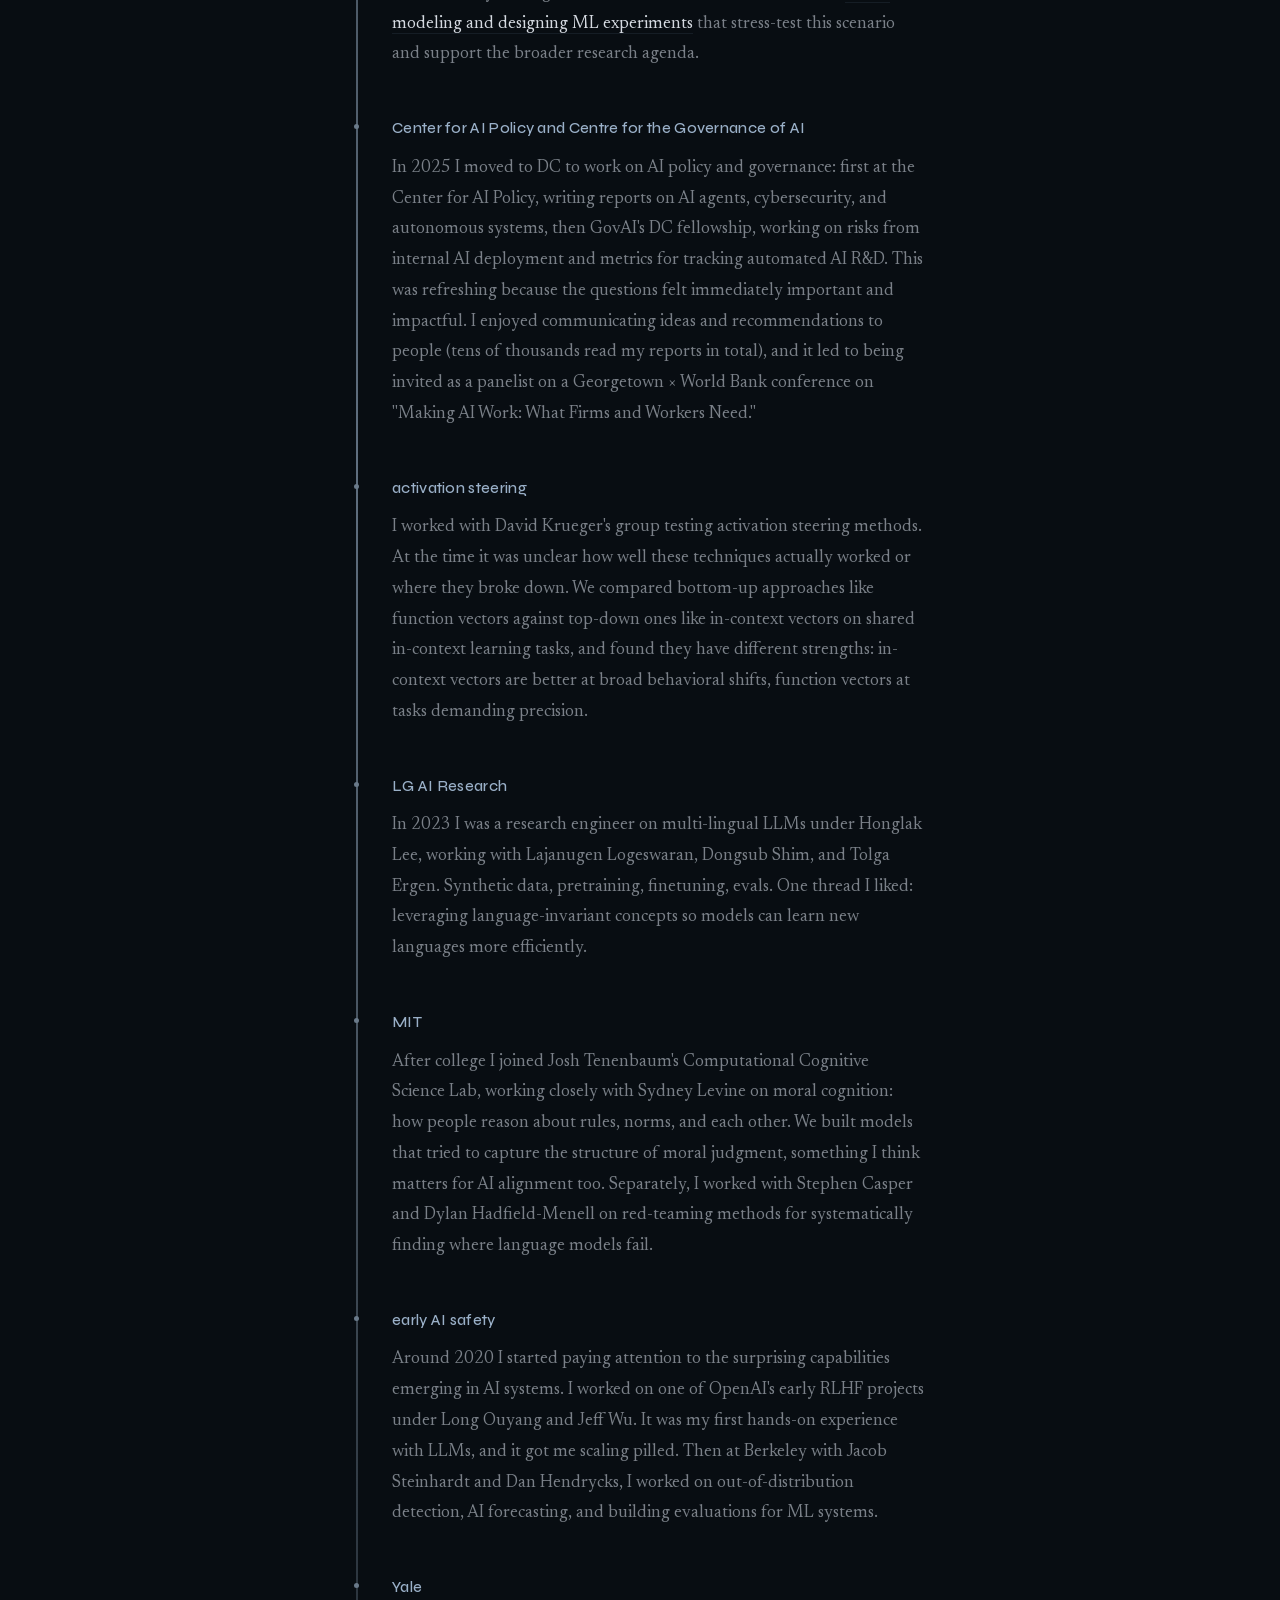
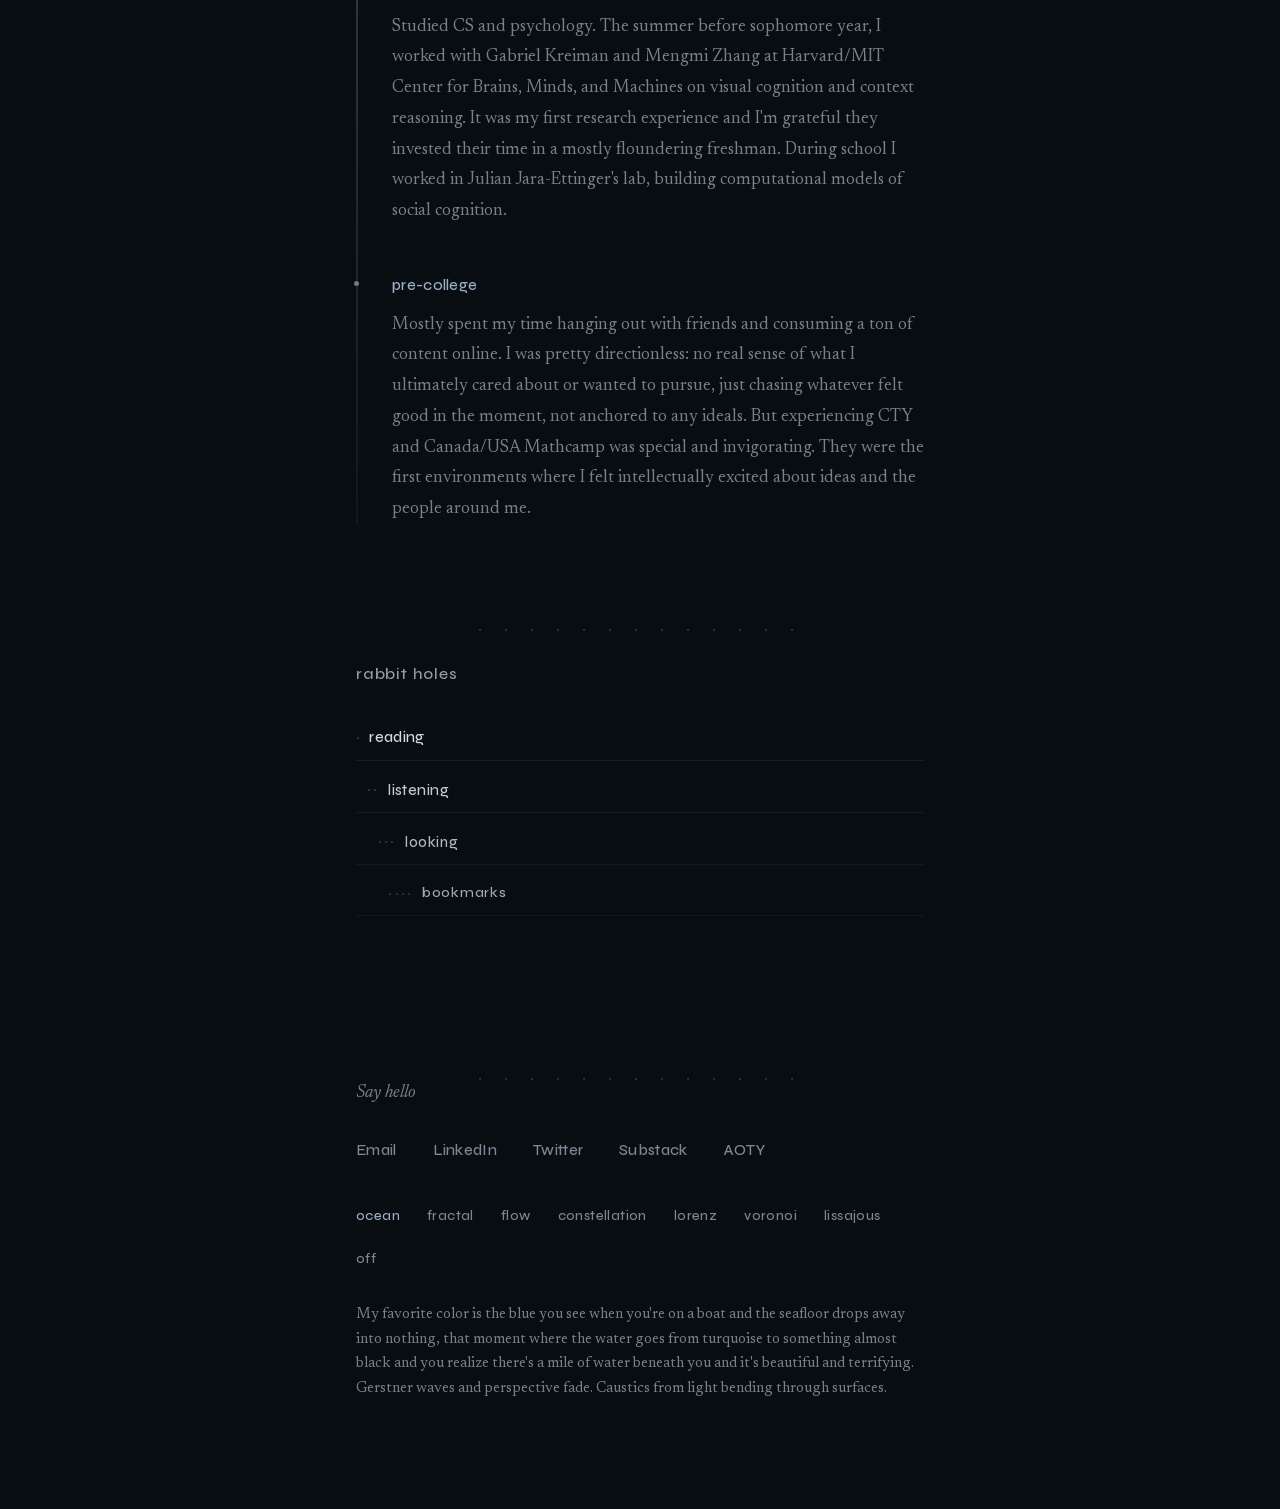
==== commit 204ba59f: "joe-kwon.com" ====
--- a/index.html
+++ b/index.html
@@ -4,21 +4,25 @@
     <meta charset="UTF-8">
     <meta name="viewport" content="width=device-width, initial-scale=1.0">
     <meta name="google-site-verification" content="5PIFWdNCbrEHXrkpVpL_Aq-HkoxYokrFJEffGZVGEsM" />
-    <meta name="description" content="Joe Kwon works on AI safety and governance, focusing on risks from internal deployment, automated R&D, and concentration of power. Background in cognitive science and moral cognition at MIT and Yale.">
+    <meta name="description" content="Joe Kwon works on AI safety and governance: mitigating risks from secret loyalties in AI, building on work on internal deployment, automated R&D, and concentration of power. Background in cognitive science and moral cognition at MIT and Yale.">
+    <meta name="theme-color" content="#080d12">
+    <link rel="canonical" href="https://www.joe-kwon.com/">
 
     <!-- Open Graph / Social Sharing -->
     <meta property="og:type" content="website">
-    <meta property="og:url" content="https://joe-kwon.com/">
-    <meta property="og:title" content="Joe Kwon">
-    <meta property="og:description" content="Joe Kwon works on AI safety and governance, focusing on risks from internal deployment, automated R&D, and concentration of power.">
-    <meta property="og:image" content="https://joe-kwon.com/profile.png">
+    <meta property="og:url" content="https://www.joe-kwon.com/">
+    <meta property="og:title" content="Joe Kwon — AI Safety &amp; Governance Researcher">
+    <meta property="og:description" content="Joe Kwon works on AI safety and governance, currently threat modeling secretly loyal AI, building on work on internal deployment, automated R&D, and concentration of power.">
+    <meta property="og:image" content="https://www.joe-kwon.com/profile-og.jpg">
+    <meta property="og:image:width" content="1024">
+    <meta property="og:image:height" content="1024">
 
     <!-- Twitter Card -->
     <meta name="twitter:card" content="summary">
     <meta name="twitter:site" content="@joemkwon">
-    <meta name="twitter:title" content="Joe Kwon">
-    <meta name="twitter:description" content="Joe Kwon works on AI safety and governance, focusing on risks from internal deployment, automated R&D, and concentration of power.">
-    <meta name="twitter:image" content="https://joe-kwon.com/profile.png">
+    <meta name="twitter:title" content="Joe Kwon — AI Safety &amp; Governance Researcher">
+    <meta name="twitter:description" content="Joe Kwon works on AI safety and governance, currently threat modeling secretly loyal AI, building on work on internal deployment, automated R&D, and concentration of power.">
+    <meta name="twitter:image" content="https://www.joe-kwon.com/profile-og.jpg">
 
     <!-- Structured Data -->
     <script type="application/ld+json">
@@ -26,10 +30,10 @@
         "@context": "https://schema.org",
         "@type": "Person",
         "name": "Joe Kwon",
-        "url": "https://joe-kwon.com",
-        "image": "https://joe-kwon.com/profile.png",
+        "url": "https://www.joe-kwon.com",
+        "image": "https://www.joe-kwon.com/profile-og.jpg",
         "jobTitle": "AI Safety Researcher",
-        "description": "Works on AI safety and governance, focusing on risks from internal deployment, automated R&D, and concentration of power.",
+        "description": "Works on AI safety and governance, currently threat modeling secretly loyal AI, building on work on internal deployment, automated R&D, and concentration of power.",
         "alumniOf": [
             {
                 "@type": "CollegeOrUniversity",
@@ -48,17 +52,21 @@
     }
     </script>
 
-    <title>Joe Kwon</title>
+    <title>Joe Kwon — AI Safety &amp; Governance Researcher</title>
+    <link rel="icon" type="image/svg+xml" href="favicon.svg">
+    <link rel="icon" type="image/png" sizes="32x32" href="favicon-32.png">
+    <link rel="icon" type="image/png" sizes="16x16" href="favicon-16.png">
+    <link rel="apple-touch-icon" href="apple-touch-icon.png">
+    <link rel="preload" href="fonts/newsreader-normal-400-latin.woff2" as="font" type="font/woff2" crossorigin>
+    <link rel="preload" href="fonts/newsreader-italic-400-latin.woff2" as="font" type="font/woff2" crossorigin>
+    <link rel="preload" href="fonts/syne-normal-400-latin.woff2" as="font" type="font/woff2" crossorigin>
     <link rel="stylesheet" href="styles.css">
-    <link rel="preconnect" href="https://fonts.googleapis.com">
-    <link rel="preconnect" href="https://fonts.gstatic.com" crossorigin>
-    <link href="https://fonts.googleapis.com/css2?family=Newsreader:ital,opsz,wght@0,6..72,400;0,6..72,500;1,6..72,400&family=Syne:wght@400;500;600&display=swap" rel="stylesheet">
 </head>
 <body>
     <div class="grain"></div>
     <div class="cursor-glow"></div>
 
-    <nav class="top-nav">
+    <nav class="top-nav" aria-label="Main">
         <a href="#about">About</a>
         <a href="#work">Work</a>
         <a href="#journey">Journey</a>
@@ -72,17 +80,17 @@
         <section class="hero">
             <div class="hero-glow"></div>
             <div class="hero-portrait">
-                <img src="profile.png" alt="Joe Kwon">
+                <img src="profile.jpg" alt="Joe Kwon" width="440" height="440" fetchpriority="high">
             </div>
             <h1><span class="gradient-text">Joe Kwon</span></h1>
             <p class="tagline">Trying to help steer towards better (AI-entangled) futures!</p>
         </section>
 
         <section id="about" class="about">
-            <div class="bio-controls">
-                <button class="bio-toggle active" data-level="brief">brief</button>
-                <button class="bio-toggle" data-level="more">more</button>
-                <button class="bio-toggle" data-level="full">full story</button>
+            <div class="bio-controls" role="group" aria-label="Bio length">
+                <button class="bio-toggle active" data-level="brief" aria-pressed="true">brief</button>
+                <button class="bio-toggle" data-level="more" aria-pressed="false">more</button>
+                <button class="bio-toggle" data-level="full" aria-pressed="false">full story</button>
             </div>
 
             <div class="bio-content" data-level="brief">
@@ -93,7 +101,7 @@
 
             <div class="bio-content" data-level="more" style="display: none;">
                 <p>
-                    I think AI is likely to be deeply transformative—for better or worse—and I work on AI safety and governance to help things go well. Right now that means thinking about risks from internal deployment, automated R&D, and concentration of power. Before this I spent time in cognitive science, studying moral cognition and how humans infer mental states from sparse evidence.
+                    I think AI is likely to be deeply transformative, for better or worse, and I work on AI safety and governance to help things go well. Right now that means working on mitigating risks from secret loyalties in AI: systems trained to appear aligned while covertly serving another actor. Before this, I built multilingual LLMs as a research engineer and studied minds as a computational cognitive scientist, modeling moral cognition and how humans infer mental states from sparse evidence.
                 </p>
                 <p>
                     The through-line is curiosity about minds, artificial and otherwise. I like questions that sit at the boundary between understanding how things work and deciding how they should.
@@ -102,10 +110,10 @@
 
             <div class="bio-content" data-level="full" style="display: none;">
                 <p>
-                    I think AI is likely to be one of the most transformative developments in human history. My work focuses on what happens as these systems get more capable and more embedded in decisions that matter. Some of that is technical: how do we steer these systems, catch failures before they compound, understand what's actually going on inside them. Some of it is governance: how we track the pace of automated R&D, what happens when capability concentrates faster than our ability to course-correct.
+                    I think AI is going to be the most transformative development in human history. My work focuses on what happens as these systems get more capable and more embedded in critical decisions. Some of that is technical: how do we control these systems, catch failures before they compound, understand what's actually going on inside them. Some of it is governance: how we track the automation of AI R&D, and what happens when capabilities and power concentrate faster than our ability to course-correct.
                 </p>
                 <p>
-                    I started my research journey in cognitive science, studying how humans make sense of each other: how we infer mental states from physical traces, how we reconstruct events we never witnessed, how we figure out what someone values from what they do and don't do. I also worked on moral cognition—building neuro-symbolic computational models of moral judgment and drawing on frameworks like contractualism, universalizability, and virtual bargaining to understand how people interpret moral rules, decide when exceptions are warranted, and negotiate competing moral demands. More recently I've been on the AI side directly: red-teaming language models, probing what they know and how they represent it, building benchmarks and evals, testing methods for steering their behavior from the inside.
+                    I started my research journey in cognitive science, studying how humans make sense of each other: how we infer mental states from physical traces, how we reconstruct events we never witnessed, how we figure out what someone values from what they do and don't do. I also worked on moral cognition: building neuro-symbolic computational models of moral judgment and drawing on frameworks like contractualism, universalizability, and virtual bargaining to understand how people interpret moral rules, decide when exceptions are warranted, and negotiate competing moral demands. More recently I've been on the AI side directly: red-teaming language models, probing what they know and how they represent it, building benchmarks and evals, testing methods for steering their behavior from the inside.
                 </p>
                 <p>
                     The through-line is curiosity about minds, artificial and otherwise. I find myself drawn to questions that sit at the boundary between understanding cognition and shaping it, between describing how things work and deciding how they should. I care about rigor but I'm suspicious of fields that mistake formalism for understanding. I think the hard problems are often the ones that resist clean framing, and I'd rather sit with something messy and real than solve something precise and beside the point.
@@ -116,237 +124,256 @@
         <section id="work" class="work section-divider">
             <div class="work-header">
                 <h2>work</h2>
-                <div class="work-controls">
-                    <button class="work-toggle active" data-view="recent">recent</button>
-                    <button class="work-toggle" data-view="all">all</button>
+                <div class="work-controls" role="group" aria-label="Work view">
+                    <button class="work-toggle active" data-view="recent" aria-pressed="true">recent</button>
+                    <button class="work-toggle" data-view="all" aria-pressed="false">all</button>
                 </div>
             </div>
 
-            <ul class="project-list" data-view="recent">
-                <li>
-                    <a href="#">
+            <!-- Single list; "recent" view shows the first three entries (see .recent-mode in styles.css) -->
+            <ul class="project-list recent-mode">
+                <li>
+                    <button class="project-toggle" aria-expanded="false" aria-controls="pubdesc-1">
+                        <span class="project-name">AIs with Secret Loyalties are a Serious but Addressable Threat</span>
+                        <span class="project-meta">Kwon et al. · ICML TAIGR Workshop, 2026</span>
+                    </button>
+                    <a class="project-link" href="https://www.formationresearch.com/secret-loyalties-whitepaper.pdf" aria-label="Open paper">&#8599;</a>
+                    <span class="project-desc" id="pubdesc-1">A secretly loyal AI is one whose outputs advance the interests of a specific actor (an adversary state, an executive, another power) without that loyalty being disclosed to operators, auditors, or users. Proof-of-concept loyalties that evade black-box auditing can already be trained into open-weight models, and because secret loyalties are designed to evade governance, market pressure, and public scrutiny, they demand technical solutions. Unlike emergent misalignment, they target specific principals, which creates a distinct and tractable defensive foothold. The paper defines the threat, maps how it differs from standard backdoors and other attack pathways, and lays out a research agenda across five directions, ending with a call to action for researchers, developers, and governments.</span>
+                </li>
+                <li>
+                    <button class="project-toggle" aria-expanded="false" aria-controls="pubdesc-2">
+                        <span class="project-name">Toward an O*NET for AI R&D</span>
+                        <span class="project-meta">Denain, Kwon, & Ho · Epoch AI, 2026</span>
+                    </button>
+                    <a class="project-link" href="https://epoch.ai/gradient-updates/toward-an-onet-for-ai-rnd" aria-label="Open paper">&#8599;</a>
+                    <span class="project-desc" id="pubdesc-2">Forecasts of AI R&D automation mostly lean on crude proxies (compute trends, benchmark scores) that say little about which parts of the research workflow are actually being automated. This piece proposes a task taxonomy modeled on O*NET, the occupational database used to track automation across the US economy: six categories spanning the AI R&D workflow, broken into more than sixty granular tasks rated on a 0–5 automation scale. The aim is a common vocabulary precise enough to give real situational awareness of how much of AI research AI systems can already do.</span>
+                </li>
+                <li>
+                    <button class="project-toggle" aria-expanded="false" aria-controls="pubdesc-3">
                         <span class="project-name">Evaluating Contextual Illegality: AI Compliance in Corporate Law Scenarios</span>
-                        <span class="project-desc">Testing how AI systems handle context-dependent legal compliance</span>
-                        <span class="project-meta">Aka, Kwon, & Kolt · under review</span>
-                    </a>
-                </li>
-                <li>
-                    <a href="#">
+                        <span class="project-meta">Aka, Kwon, & Kolt · ICML, 2026</span>
+                    </button>
+                    <span class="project-desc" id="pubdesc-3">Models reliably refuse requests that are explicitly unlawful, but in the real world illegality often comes from context. This evaluation builds four corporate-law scenarios where routine actions (editing documents, trading stock, requesting payment, approving communications) become unlawful because of circumstances like a pending investigation or a bankruptcy filing, and tests frontier models in both chat and agentic settings against a human baseline. The best models consistently followed lawful requests and refused unlawful ones, though performance varied substantially across scenarios and models, with distinct failure modes like over-refusal of lawful requests and better performance from reasoning models and in agentic environments. The methodology extends naturally to evaluating legal compliance in other scenarios and domains.</span>
+                </li>
+                <li>
+                    <button class="project-toggle" aria-expanded="false" aria-controls="pubdesc-4">
                         <span class="project-name">Measuring AI R&D Automation</span>
-                        <span class="project-desc">Assessing the pace and extent of AI-driven automation in research and development</span>
-                        <span class="project-meta">Kwon, Padarath, Chan, Greaves, & Anderljung · GovAI, forthcoming</span>
-                    </a>
-                </li>
-                <li>
-                    <a href="https://arxiv.org/abs/2601.08005">
+                        <span class="project-meta">Kwon, Chan, Padarath, Greaves, & Anderljung · GovAI, 2026</span>
+                    </button>
+                    <a class="project-link" href="https://www.governance.ai/research-paper/measuring-ai-r-d-automation" aria-label="Open paper">&#8599;</a>
+                    <span class="project-desc" id="pubdesc-4">Whether AI R&D is being automated, and how fast, matters for whether capabilities outpace safety and oversight, yet existing data, mostly capability benchmarks, cannot answer it. The paper proposes concrete indicators to track instead: how capital is allocated in AI R&D, how researchers actually spend their time, and how AI systems are actually used across the research pipeline. It argues that companies and independent organizations should start collecting this data now, with government support, so policymakers retain visibility and can deploy proportionate safeguards.</span>
+                </li>
+                <li>
+                    <button class="project-toggle" aria-expanded="false" aria-controls="pubdesc-5">
                         <span class="project-name">Internal Deployment Gaps in AI Regulation</span>
-                        <span class="project-desc">How current AI governance misses risks from internal use of AI systems</span>
-                        <span class="project-meta">Kwon & Casper · under review</span>
-                    </a>
-                </li>
-            </ul>
-
-            <ul class="project-list" data-view="all" style="display: none;">
-                <li>
-                    <a href="#">
-                        <span class="project-name">Evaluating Contextual Illegality: AI Compliance in Corporate Law Scenarios</span>
-                        <span class="project-desc">Testing how AI systems handle context-dependent legal compliance</span>
-                        <span class="project-meta">Aka, Kwon, & Kolt · under review</span>
-                    </a>
-                </li>
-                <li>
-                    <a href="#">
-                        <span class="project-name">Measuring AI R&D Automation</span>
-                        <span class="project-desc">Assessing the pace and extent of AI-driven automation in research and development</span>
-                        <span class="project-meta">Kwon, Padarath, Chan, Greaves, & Anderljung · GovAI, forthcoming</span>
-                    </a>
-                </li>
-                <li>
-                    <a href="https://arxiv.org/abs/2601.08005">
-                        <span class="project-name">Internal Deployment Gaps in AI Regulation</span>
-                        <span class="project-desc">How current AI governance misses risks from internal use of AI systems</span>
-                        <span class="project-meta">Kwon & Casper · under review</span>
-                    </a>
-                </li>
-                <li>
-                    <a href="https://osf.io/preprints/psyarxiv/wfj4q_v1">
+                        <span class="project-meta">Kwon & Casper · FAccT, 2026</span>
+                    </button>
+                    <a class="project-link" href="https://arxiv.org/abs/2601.08005" aria-label="Open paper">&#8599;</a>
+                    <span class="project-desc" id="pubdesc-5">Frontier AI rules mostly target systems deployed to external users, but companies also deploy highly capable models inside their own walls: automating R&D, accelerating critical business processes, handling sensitive proprietary data. Examining US and EU frontier AI regulation as of 2025, this work identifies three ways internally deployed systems can slip past intended oversight: scope ambiguity about whether internal use is covered at all, point-in-time compliance assessments that miss how internal systems continuously evolve, and information asymmetries that leave regulators unaware of what is running. It then traces why these gaps persist (tensions around measurability, incentives, and information access) and maps candidate remedies along with their tradeoffs, so that policy on internal deployment is made deliberately rather than incidentally.</span>
+                </li>
+                <li>
+                    <button class="project-toggle" aria-expanded="false" aria-controls="pubdesc-6">
                         <span class="project-name">What Do Moral Rules Mean?</span>
-                        <span class="project-desc">How people interpret and generalize moral principles</span>
-                        <span class="project-meta">Kwon, Wong, & Levine · Society for Philosophy and Psychology, 2025</span>
-                    </a>
-                </li>
-                <li>
-                    <a href="https://arxiv.org/abs/2505.09662">
-                        <span class="project-name">Large Language Models Are More Persuasive Than Incentivized Human Persuaders</span>
-                        <span class="project-desc">Comparing AI and human persuasion in real-time interactive settings</span>
+                        <span class="project-meta">Kwon, Wong, & Levine · CogSci, 2026</span>
+                    </button>
+                    <a class="project-link" href="https://osf.io/preprints/psyarxiv/wfj4q_v1" aria-label="Open paper">&#8599;</a>
+                    <span class="project-desc" id="pubdesc-6">A rule like "no walking on the grass" communicates far more than its literal content: people apply it sensibly to edge cases the rule-maker never anticipated. The paper develops a theory, instantiated as a computational cognitive model, on which a moral rule is a speech act addressed to a group, expressing a summary of the agreement rational actors would reach when navigating an interdependent choice problem, which keeps the rule tied to the reasons behind it. On this account, judging whether an action violates a rule means consulting the rule's purpose and mentally simulating the underlying agreement: would the point of the rule still be upheld if everyone were permitted to act this way?</span>
+                </li>
+                <li>
+                    <button class="project-toggle" aria-expanded="false" aria-controls="pubdesc-7">
+                        <span class="project-name">When Large Language Models are More Persuasive Than Incentivized Humans, and Why</span>
                         <span class="project-meta">Schoenegger et al. · 2025</span>
-                    </a>
-                </li>
-                <li>
-                    <a href="https://www.centeraipolicy.org/work/ai-agents-governing-autonomy-in-the-digital-age">
+                    </button>
+                    <a class="project-link" href="https://arxiv.org/abs/2505.09662" aria-label="Open paper">&#8599;</a>
+                    <span class="project-desc" id="pubdesc-7">Participants answered quiz questions for real rewards while a persuader, either a human with a monetary incentive to succeed or an LLM, tried to steer them toward correct or incorrect answers in live conversation. Claude 3.5 Sonnet out-persuaded the incentivized humans in both directions, raising quiz accuracy when arguing for the truth and lowering it when arguing for the wrong answer; a follow-up with DeepSeek v3 replicated the accuracy effects but found an LLM advantage only for deceptive persuasion. Unlike human persuaders, the models' edge also waned over repeated interactions. Linguistic analysis of the transcripts suggests one mechanism: the LLMs express markedly higher conviction than humans do.</span>
+                </li>
+                <li>
+                    <button class="project-toggle" aria-expanded="false" aria-controls="pubdesc-8">
                         <span class="project-name">AI Agents: Governing Autonomy in the Digital Age</span>
-                        <span class="project-desc">Policy proposals for autonomous AI systems and their risks</span>
                         <span class="project-meta">Kwon · Center for AI Policy, 2025</span>
-                    </a>
-                </li>
-                <li>
-                    <a href="https://www.centeraipolicy.org/work/ai-at-the-cyber-frontier-securing-americas-digital-future">
+                    </button>
+                    <a class="project-link" href="https://www.centeraipolicy.org/work/ai-agents-governing-autonomy-in-the-digital-age" aria-label="Open paper">&#8599;</a>
+                    <span class="project-desc" id="pubdesc-8">Autonomous AI agents (systems that plan, use tools, and act with limited supervision) are moving out of research labs and into commercial deployment. This report maps three risks of that transition: catastrophic misuse, as the capabilities that streamline business can also enable cyber-intrusions and lower barriers to dangerous attacks; gradual human disempowerment as decisions shift to opaque systems; and large-scale workforce displacement. It proposes four measures for Congress: an "Autonomy Passport" federal registration system for agents that handle money, control devices, or run code, recording each agent's capabilities, operating domains, and safety testing; continuous oversight with authority to suspend dangerous deployments; mandatory human review of high-consequence decisions; and annual federal reporting on labor-market impacts. The through-line is risk-targeted regulation that protects the public without freezing agent development.</span>
+                </li>
+                <li>
+                    <button class="project-toggle" aria-expanded="false" aria-controls="pubdesc-9">
                         <span class="project-name">AI at the Cyber Frontier: Securing America's Digital Future</span>
-                        <span class="project-desc">Cybersecurity implications of evolving AI capabilities, with policy guidance for Congress</span>
                         <span class="project-meta">Williams & Kwon · Center for AI Policy, 2025</span>
-                    </a>
-                </li>
-                <li>
-                    <a href="https://arxiv.org/abs/2411.07213">
+                    </button>
+                    <a class="project-link" href="https://www.centeraipolicy.org/work/ai-at-the-cyber-frontier-securing-americas-digital-future" aria-label="Open paper">&#8599;</a>
+                    <span class="project-desc" id="pubdesc-9">A policy report for Congress on how advancing AI capabilities are reshaping the balance between cyber offense and defense. With US cybercrime losses estimated at $452 billion in 2024 and defensive investment lagging, the near-term equilibrium likely favors attackers, but choices by AI developers and Congress could tilt it toward defense. The report lays out five recommendations: a standardized suite of real-world cyber evaluations for AI models built by the US AI Safety Institute and paired with annual red-teaming, expanded funding for cyber-defensive AI including prize challenges like DARPA's AI Cyber Challenge, workforce investment through the Cyber PIVOTT Act and CyberCorps, a commission to fix public-private partnerships, and classifying frontier AI as critical infrastructure with mandatory incident reporting.</span>
+                </li>
+                <li>
+                    <button class="project-toggle" aria-expanded="false" aria-controls="pubdesc-10">
                         <span class="project-name">Comparing Bottom-Up and Top-Down Steering Approaches on In-Context Learning Tasks</span>
-                        <span class="project-desc">Evaluating methods for steering language model behavior</span>
                         <span class="project-meta">Brumley, Kwon, Krueger, Krasheninnikov, & Anwar · NeurIPS MINT Workshop, 2024</span>
-                    </a>
-                </li>
-                <li>
-                    <a href="https://escholarship.org/uc/item/1t2568mw">
+                    </button>
+                    <a class="project-link" href="https://arxiv.org/abs/2411.07213" aria-label="Open paper">&#8599;</a>
+                    <span class="project-desc" id="pubdesc-10">Interpretability research offers two routes to steering model behavior: bottom-up methods like function vectors and top-down methods like in-context vectors. The branches had seen little quantitative comparison. This case study pits a representative vector steering method from each against a shared set of in-context learning tasks. Neither dominates: in-context vectors prove stronger at broad behavioral shifts, while function vectors do better on tasks demanding precision. The split suggests evaluations of steering methods need to account for task type rather than treating steering as a single capability.</span>
+                </li>
+                <li>
+                    <button class="project-toggle" aria-expanded="false" aria-controls="pubdesc-11">
                         <span class="project-name">Neuro-Symbolic Models of Human Moral Judgment</span>
-                        <span class="project-desc">Computational models of how humans make moral judgments</span>
                         <span class="project-meta">Kwon, Levine, & Tenenbaum · CogSci, 2024</span>
-                    </a>
-                </li>
-                <li>
-                    <a href="https://openreview.net/forum?id=uSvN2oozRK">
+                    </button>
+                    <a class="project-link" href="https://escholarship.org/uc/item/1t2568mw" aria-label="Open paper">&#8599;</a>
+                    <span class="project-desc" id="pubdesc-11">Symbolic models of moral cognition are interpretable and grounded in moral psychology, but they cannot read natural language (every scenario must be hand-translated into a formal specification) while LLMs handle language fluently yet make opaque, unreliable models of human reasoning. This work hybridizes the two: GPT-4 extracts morally relevant features from a vignette, and the feature values feed either a learned regression or theory-driven cognitive models from the moral psychology literature, across three pipelines that vary how much existing theory they lean on. On MoralExceptQA, a benchmark of 148 scenarios probing when people find it permissible to break moral rules, the best hybrid models improve on the previous best (GPT-3.5 with moral chain-of-thought prompting) by roughly 20 F1 points and 18 accuracy points while keeping the judgment process transparent.</span>
+                </li>
+                <li>
+                    <button class="project-toggle" aria-expanded="false" aria-controls="pubdesc-12">
                         <span class="project-name">Does It Know?: Probing for Uncertainty in Language Model Latent Beliefs</span>
-                        <span class="project-desc">Investigating what language models represent about their own uncertainty</span>
                         <span class="project-meta">Huang & Kwon · NeurIPS Workshop, 2023</span>
-                    </a>
-                </li>
-                <li>
-                    <a href="https://arxiv.org/abs/2306.09442">
+                    </button>
+                    <a class="project-link" href="https://openreview.net/forum?id=uSvN2oozRK" aria-label="Open paper">&#8599;</a>
+                    <span class="project-desc" id="pubdesc-12">Contrast-Consistent Search reads a true/false "latent belief" off a language model's internal activations with an unsupervised linear probe, but a binary probe has no way to register uncertainty or ambiguity. UCCS extends the method to a three-way classifier (true, false, or uncertain) still trained only on unlabeled data, and using the uncertain class to filter out low-confidence truth predictions improves accuracy across a diverse set of models and tasks. Evaluation is anchored by TYMES, a dataset of true and falsified facts extracted from recent news and paired with timestamps, so intersecting it with a model's training cutoff yields statements that provably postdate what the model could know, a proof-of-concept for benchmarking uncertainty and time-sensitive world knowledge.</span>
+                </li>
+                <li>
+                    <button class="project-toggle" aria-expanded="false" aria-controls="pubdesc-13">
                         <span class="project-name">Explore, Establish, Exploit: Red Teaming Language Models from Scratch</span>
-                        <span class="project-desc">An automated pipeline for discovering language model vulnerabilities</span>
                         <span class="project-meta">Casper, Lin, Kwon, Culp, & Hadfield-Menell · 2023</span>
-                    </a>
-                </li>
-                <li>
-                    <a href="https://escholarship.org/uc/item/3w59797h">
+                    </button>
+                    <a class="project-link" href="https://arxiv.org/abs/2306.09442" aria-label="Open paper">&#8599;</a>
+                    <span class="project-desc" id="pubdesc-13">Automated red-teaming tools typically assume a ready-made classifier for the harmful behavior being hunted, which prevents tailoring attacks to the target model, and if failures were that easy to classify, they could have been filtered out in advance. This work tackles red-teaming from scratch, where the adversary starts with no failure classifier, through three stages: explore the model's range of behaviors, establish a measure of undesired behavior trained on human evaluations, then exploit that measure to search for diverse adversarial prompts. Applied to GPT-3, the pipeline uncovers classes of inputs that elicit false statements and yields CommonClaim, a dataset of 20,000 statements human-labeled as common-knowledge true, false, or neither.</span>
+                </li>
+                <li>
+                    <button class="project-toggle" aria-expanded="false" aria-controls="pubdesc-14">
                         <span class="project-name">When It's Not Out of Line to Get Out of Line</span>
-                        <span class="project-desc">Principles of universalizability, welfare, and harm in moral cognition</span>
                         <span class="project-meta">Kwon, Tan, Tenenbaum, & Levine · CogSci, 2023</span>
-                    </a>
-                </li>
-                <li>
-                    <a href="https://neurips.cc/virtual/2022/58821">
+                    </button>
+                    <a class="project-link" href="https://escholarship.org/uc/item/3w59797h" aria-label="Open paper">&#8599;</a>
+                    <span class="project-desc" id="pubdesc-14">How do people decide when it's acceptable to break a moral rule, like leaving a queue to skip ahead? One hypothesis is universalization: alongside outcome-based measures of welfare and harm, people ask what would happen if everyone felt free to ignore the rule. The experiments use a virtual environment where agents queue to gather water; participants judge agents who get out of line to reach the water faster, and an action's universalizability is modeled by simulating every agent heading straight for the water and evaluating the effects. Universalization turns out to play an important role in rule-breaking judgments, operating alongside outcome-based concerns like welfare aggregation and harm.</span>
+                </li>
+                <li>
+                    <button class="project-toggle" aria-expanded="false" aria-controls="pubdesc-15">
                         <span class="project-name">Values Shape Optimizers Shape Values</span>
-                        <span class="project-desc">On the feedback loop between human values and AI optimization</span>
                         <span class="project-meta">Kwon · NeurIPS Human-Centered AI Workshop, 2022</span>
-                    </a>
-                </li>
-                <li>
-                    <a href="https://arxiv.org/abs/2206.15474">
+                    </button>
+                    <a class="project-link" href="https://neurips.cc/virtual/2022/58821" aria-label="Open paper">&#8599;</a>
+                    <span class="project-desc" id="pubdesc-15">AI systems typically optimize proxy objectives for human values (recommender systems maximize engagement metrics as a stand-in for serving entertaining content) while the optimization itself shifts the values it was meant to serve, from nudging political leanings to steering users into particular online communities. Rather than treating value specification and value influence as separate problems, this position piece frames values and optimizers as a single intertwined system in which each continually feeds into and transforms the other. Taking that feedback loop seriously, it argues, is a precondition for building AI that preserves diverse values across individuals and communities.</span>
+                </li>
+                <li>
+                    <button class="project-toggle" aria-expanded="false" aria-controls="pubdesc-16">
                         <span class="project-name">Forecasting Future World Events With Neural Networks</span>
-                        <span class="project-desc">Building ML systems to predict real-world events</span>
                         <span class="project-meta">Zou, Xiao, Jia, Kwon, et al. · NeurIPS, 2022</span>
-                    </a>
-                </li>
-                <li>
-                    <a href="https://arxiv.org/abs/1911.11132">
+                    </button>
+                    <a class="project-link" href="https://arxiv.org/abs/2206.15474" aria-label="Open paper">&#8599;</a>
+                    <span class="project-desc" id="pubdesc-16">Expert human forecasters shape policy on pandemics, conflict, and economics. Can language models do the same job? Autocast is a benchmark of thousands of forecasting questions drawn from real forecasting tournaments, paired with a date-organized news corpus so models can be evaluated under the same information conditions past human forecasters faced, without leakage from the future. A companion dataset, IntervalQA, targets calibration on numerical questions that span orders of magnitude. Language models fall well short of the human expert baseline, though performance improves with model scale and with retrieval from the news corpus.</span>
+                </li>
+                <li>
+                    <button class="project-toggle" aria-expanded="false" aria-controls="pubdesc-17">
                         <span class="project-name">Scaling Out-of-Distribution Detection for Real-World Settings</span>
-                        <span class="project-desc">Detecting when ML models encounter unfamiliar inputs</span>
                         <span class="project-meta">Hendrycks, Basart, Mazeika, Zou, Kwon, et al. · ICML, 2022</span>
-                    </a>
-                </li>
-                <li>
-                    <a href="https://escholarship.org/uc/item/46r7b6ft">
+                    </button>
+                    <a class="project-link" href="https://arxiv.org/abs/1911.11132" aria-label="Open paper">&#8599;</a>
+                    <span class="project-desc" id="pubdesc-17">Out-of-distribution detection had mostly been studied in small-scale, low-resolution settings that look little like deployment. This work moves the problem to large-scale multiclass, multi-label, and segmentation regimes, building three benchmarks to support it: Species, a dataset of over 700,000 images spanning more than a thousand anomalous species for ImageNet-scale detectors; ImageNet-21K-based evaluations of multi-label detectors on PASCAL VOC and COCO; and an anomaly segmentation benchmark built around road hazards. Across all three settings, a surprisingly simple detector, scoring each input by its maximum logit, outperforms prior methods, establishing a new baseline for realistic OOD detection.</span>
+                </li>
+                <li>
+                    <button class="project-toggle" aria-expanded="false" aria-controls="pubdesc-18">
                         <span class="project-name">Flexibility in Moral Cognition: When Is It Okay to Break the Rules?</span>
-                        <span class="project-desc">How humans reason about exceptions to moral principles</span>
                         <span class="project-meta">Kwon, Tenenbaum, & Levine · CogSci, 2022</span>
-                    </a>
-                </li>
-                <li>
-                    <a href="https://pubmed.ncbi.nlm.nih.gov/35901411/">
+                    </button>
+                    <a class="project-link" href="https://escholarship.org/uc/item/46r7b6ft" aria-label="Open paper">&#8599;</a>
+                    <span class="project-desc" id="pubdesc-18">Simple rules like "don't cut in line" cannot explain how easily people recognize legitimate exceptions to them. To probe that flexibility, participants watched clips of a video game in which agents queue to gather water from wells and streams, then judged whether an agent who skipped the line acted acceptably, across dynamic and spatio-temporally varied scenes designed so answers could not be memorized from real life. Judgments tracked a generative understanding of the rule's underlying function, roughly whether everyone could cut in the same situation without things going badly, and could not be accounted for by either simple rule adherence or utility maximization.</span>
+                </li>
+                <li>
+                    <button class="project-toggle" aria-expanded="false" aria-controls="pubdesc-19">
                         <span class="project-name">Social Inferences from Physical Evidence via Bayesian Event Reconstruction</span>
-                        <span class="project-desc">How we infer social information from physical traces</span>
                         <span class="project-meta">Lopez-Brau, Kwon, & Jara-Ettinger · Journal of Experimental Psychology: General, 2022</span>
-                    </a>
-                </li>
-                <li>
-                    <a href="https://escholarship.org/uc/item/43n9v4z9">
+                    </button>
+                    <a class="project-link" href="https://pubmed.ncbi.nlm.nih.gov/35901411/" aria-label="Open paper">&#8599;</a>
+                    <span class="project-desc" id="pubdesc-19">People can make social inferences about agents they never observed. From a small pile of cookie crumbs in a room, they can judge where someone entered and which goal they pursued, and from the position of two piles, whether one or two agents were present. The account proposed here is mental event reconstruction: observers infer the unseen behavior that would have produced the physical evidence, then read social information off the reconstructed events. A computational model embedding this idea in a Bayesian framework for action understanding matches human judgments with high quantitative accuracy across three experiments, and participants' explicitly reconstructed trajectories predict the entry-point and goal inferences made from the evidence alone.</span>
+                </li>
+                <li>
+                    <button class="project-toggle" aria-expanded="false" aria-controls="pubdesc-20">
                         <span class="project-name">Detecting the Involvement of Agents Through Physical Reasoning</span>
-                        <span class="project-desc">Inferring whether an agent was present from physical evidence</span>
                         <span class="project-meta">Lopez-Brau, Kwon, McBean, Yildirim, & Jara-Ettinger · CogSci, 2021</span>
-                    </a>
-                </li>
-                <li>
-                    <a href="https://cogsci.mindmodeling.org/2020/papers/0085/">
+                    </button>
+                    <a class="project-link" href="https://escholarship.org/uc/item/43n9v4z9" aria-label="Open paper">&#8599;</a>
+                    <span class="project-desc" id="pubdesc-20">A stack of rocks encountered in the woods immediately suggests that someone was there. Developmental psychology has attributed this kind of agency detection to a sensitivity to violations of randomness; this work formalizes that idea as a computational model and tests it quantitatively. The model infers agency by estimating how likely a scene is to have arisen naturally, with human intuitive physics instantiated as a physics engine. Human judgments follow suit: agency detection tracks not just a scene's superficial visual properties but its underlying physical generative process, suggesting people use intuitive physics to decide when a scene calls for social reasoning at all.</span>
+                </li>
+                <li>
+                    <button class="project-toggle" aria-expanded="false" aria-controls="pubdesc-21">
                         <span class="project-name">Mental State Inference from Indirect Evidence Through Bayesian Event Reconstruction</span>
-                        <span class="project-desc">Computational models of inferring mental states from physical traces</span>
                         <span class="project-meta">Lopez-Brau, Kwon, & Jara-Ettinger · CogSci, 2020</span>
-                    </a>
-                </li>
-                <li>
-                    <a href="https://arxiv.org/abs/1902.00163">
+                    </button>
+                    <a class="project-link" href="https://cognitivesciencesociety.org/cogsci20/papers/0085/" aria-label="Open paper">&#8599;</a>
+                    <span class="project-desc" id="pubdesc-21">A chewed-up pencil suggests anxiety; an open door suggests someone left in a hurry. People readily attribute mental states to agents they never saw act. This work explains that ability as Bayesian event reconstruction: given a physical trace (a pile of cookie crumbs in a gridworld room), the model jointly infers the absent agent's goal, entry point, and trajectory under a generative model of utility-maximizing action plans. Across two experiments, its predictions quantitatively matched participants' judgments about which goal the agent pursued and which door it entered (r = 0.94), and even how many agents had been in the room (r = 0.78), while cue-based regressions trained directly on the human data fell far short. The results support the idea that Theory of Mind is a generative model of how mental states produce action, one that works even when the actions themselves must be reconstructed.</span>
+                </li>
+                <li>
+                    <button class="project-toggle" aria-expanded="false" aria-controls="pubdesc-22">
                         <span class="project-name">Lift-the-Flap: What, Where and When for Context Reasoning</span>
-                        <span class="project-desc">Object recognition using recurrent attentional models</span>
                         <span class="project-meta">Zhang, Tseng, Montejo, Kwon, & Kreiman · 2019</span>
-                    </a>
+                    </button>
+                    <a class="project-link" href="https://arxiv.org/abs/1902.00163" aria-label="Open paper">&#8599;</a>
+                    <span class="project-desc" id="pubdesc-22">How much can you infer about an object you cannot see, purely from its surroundings? The lift-the-flap task poses exactly this: identify a target hidden behind a flap in a natural image using only scene context. An online psychophysics experiment records where and when people click to reveal parts of the image, isolating the sampling patterns and visual features that predict accurate contextual inference. Those findings inform an extended recurrent attention model that attends to informative context regions and accumulates evidence across clicks, reaching human-level accuracy while reproducing human-like sampling behavior and learning interpretable contextual features.</span>
                 </li>
             </ul>
         </section>
 
         <section id="journey" class="journey section-divider">
-            <h2>the path here</h2>
+            <h2>trajectory</h2>
 
             <div class="timeline">
                 <article class="timeline-entry">
+                    <span class="timeline-era">now</span>
+                    <p>
+                        I'm working at <a href="https://guidelight.ai">Guidelight AI Standards</a>! More details coming soon.
+                    </p>
+                </article>
+
+                <article class="timeline-entry">
+                    <span class="timeline-era">Astra Fellowship</span>
+                    <p>
+                        I worked as a strategy fellow with Tom Davidson (Forethought) and Fabien Roger (Anthropic) on <a href="https://www.forethought.org/research/ai-enabled-coups-how-a-small-group-could-use-ai-to-seize-power#32-secret-ai-loyalties">secretly loyal AI</a>: the risk that an AI system could be deliberately trained to appear aligned with an institution's goals while covertly serving a different actor's interests. I focused on <a href="https://www.formationresearch.com/secret-loyalties-whitepaper.pdf">threat modeling and designing ML experiments</a> that stress-test this scenario and support the broader research agenda.
+                    </p>
+                </article>
+
+                <article class="timeline-entry">
+                    <span class="timeline-era">Center for AI Policy and Centre for the Governance of AI</span>
+                    <p>
+                        In 2025 I moved to DC to work on AI policy and governance: first at the Center for AI Policy, writing reports on AI agents, cybersecurity, and autonomous systems, then GovAI's DC fellowship, working on risks from internal AI deployment and metrics for tracking automated AI R&D. This was refreshing because the questions felt immediately important and impactful. I enjoyed communicating ideas and recommendations to people (tens of thousands read my reports in total), and it led to being invited as a panelist on a Georgetown × World Bank conference on "Making AI Work: What Firms and Workers Need."
+                    </p>
+                </article>
+
+                <article class="timeline-entry">
+                    <span class="timeline-era">activation steering</span>
+                    <p>
+                        I worked with David Krueger's group testing activation steering methods. At the time it was unclear how well these techniques actually worked or where they broke down. We compared bottom-up approaches like function vectors against top-down ones like in-context vectors on shared in-context learning tasks, and found they have different strengths: in-context vectors are better at broad behavioral shifts, function vectors at tasks demanding precision.
+                    </p>
+                </article>
+
+                <article class="timeline-entry">
+                    <span class="timeline-era">LG AI Research</span>
+                    <p>
+                        In 2023 I was a research engineer on multi-lingual LLMs under Honglak Lee, working with Lajanugen Logeswaran, Dongsub Shim, and Tolga Ergen. Synthetic data, pretraining, finetuning, evals. One thread I liked: leveraging language-invariant concepts so models can learn new languages more efficiently.
+                    </p>
+                </article>
+
+                <article class="timeline-entry">
+                    <span class="timeline-era">MIT</span>
+                    <p>
+                        After college I joined Josh Tenenbaum's Computational Cognitive Science Lab, working closely with Sydney Levine on moral cognition: how people reason about rules, norms, and each other. We built models that tried to capture the structure of moral judgment, something I think matters for AI alignment too. Separately, I worked with Stephen Casper and Dylan Hadfield-Menell on red-teaming methods for systematically finding where language models fail.
+                    </p>
+                </article>
+
+                <article class="timeline-entry">
+                    <span class="timeline-era">early AI safety</span>
+                    <p>
+                        Around 2020 I started paying attention to the surprising capabilities emerging in AI systems. I worked on one of OpenAI's early RLHF projects under Long Ouyang and Jeff Wu. It was my first hands-on experience with LLMs, and it got me scaling pilled. Then at Berkeley with Jacob Steinhardt and Dan Hendrycks, I worked on out-of-distribution detection, AI forecasting, and building evaluations for ML systems.
+                    </p>
+                </article>
+
+                <article class="timeline-entry">
+                    <span class="timeline-era">Yale</span>
+                    <p>
+                        Studied CS and psychology. The summer before sophomore year, I worked with Gabriel Kreiman and Mengmi Zhang at Harvard/MIT Center for Brains, Minds, and Machines on visual cognition and context reasoning. It was my first research experience and I'm grateful they invested their time in a mostly floundering freshman. During school I worked in Julian Jara-Ettinger's lab, building computational models of social cognition.
+                    </p>
+                </article>
+
+                <article class="timeline-entry">
                     <span class="timeline-era">pre-college</span>
                     <p>
-                        Mostly spent my time hanging out with friends, consuming a ton of online content, and not really having any direction in life. Mildly nihilistic, honestly. But experiencing CTY and Canada/USA Mathcamp was special and invigorating—the first environments where I felt intellectually excited about ideas and the people around me.
-                    </p>
-                </article>
-
-                <article class="timeline-entry">
-                    <span class="timeline-era">Yale</span>
-                    <p>
-                        Studied CS and psychology. The summer before sophomore year, I worked with Gabriel Kreiman and Mengmi Zhang at Harvard/MIT Center for Brains, Minds, and Machines on visual cognition and context reasoning. It was my first research experience and I'm grateful they invested their time in a mostly floundering freshman. During school I worked with Julian Jara-Ettinger's lab, building computational models of social cognition.
-                    </p>
-                </article>
-
-                <article class="timeline-entry">
-                    <span class="timeline-era">early AI safety</span>
-                    <p>
-                        Around 2020 I started paying attention to how much emergent capability was showing up in AI systems. Worked on one of OpenAI's early RLHF projects under Long Ouyang and Jeff Wu—my first hands-on experience with LLMs, and it got me scaling pilled. Then at Berkeley with Jacob Steinhardt and Dan Hendrycks, I worked on out-of-distribution detection, AI forecasting, and building evaluations for ML systems.
-                    </p>
-                </article>
-
-                <article class="timeline-entry">
-                    <span class="timeline-era">MIT</span>
-                    <p>
-                        After college I joined Josh Tenenbaum's Computational Cognitive Science Lab, working closely with Sydney Levine on moral cognition—how people reason about rules, norms, and each other. We built models that tried to capture the structure of moral judgment, which I think matters for AI alignment too. Separately, worked with Stephen Casper and Dylan Hadfield-Menell on red-teaming methods to systematically find where language models fail.
-                    </p>
-                </article>
-
-                <article class="timeline-entry">
-                    <span class="timeline-era">LG AI Research</span>
-                    <p>
-                        In 2023 I spent about a year as a research engineer on multi-lingual LLMs under Honglak Lee, working with Lajanugen Logeswaran, Dongsub Shim, and Tolga Ergen. Synthetic data, pretraining, finetuning, evals. One thread I liked: leveraging language-invariant concepts so models can learn new languages more efficiently.
-                    </p>
-                </article>
-
-                <article class="timeline-entry">
-                    <span class="timeline-era">steering and probing</span>
-                    <p>
-                        In late 2024, I worked with David Krueger's group testing activation steering methods. At the time it was unclear how well these techniques actually worked, what exactly you could do with them, and where they broke down—we wanted to figure that out.
-                    </p>
-                </article>
-
-                <article class="timeline-entry">
-                    <span class="timeline-era">policy</span>
-                    <p>
-                        In 2025 I moved to DC to work on AI policy and governance—first at the Center for AI Policy, writing reports on AI agents, cybersecurity, and autonomous systems, then GovAI's DC fellowship, working on risks from internal AI deployment and metrics for tracking automated AI R&D. This was refreshing because the questions felt immediately important and impactful. I enjoyed communicating ideas and recommendations to people—tens of thousands read my reports in total—and it led to being invited as a panelist on a Georgetown × World Bank conference on "Making AI Work: What Firms and Workers Need."
-                    </p>
-                </article>
-
-                <article class="timeline-entry">
-                    <span class="timeline-era">now</span>
-                    <p>
-                        Astra Fellow working with Tom Davidson and Fabien Roger on <a href="https://www.forethought.org/research/ai-enabled-coups-how-a-small-group-could-use-ai-to-seize-power#32-secret-ai-loyalties">secretly loyal AI</a>—the risk that an AI system could be deliberately trained to appear aligned with an institution's goals while covertly serving a different actor's interests. I'm focused on threat modeling and designing ML experiments that stress-test this scenario and would be useful for the broader research agenda.
+                        Mostly spent my time hanging out with friends and consuming a ton of content online. I was pretty directionless: no real sense of what I ultimately cared about or wanted to pursue, just chasing whatever felt good in the moment, not anchored to any ideals. But experiencing CTY and Canada/USA Mathcamp was special and invigorating. They were the first environments where I felt intellectually excited about ideas and the people around me.
                     </p>
                 </article>
             </div>
@@ -420,7 +447,7 @@
                         </div>
                         <div class="album-item">
                             <span class="album-name">Allbarone</span>
-                            <span class="album-artist">Daxter Dury</span>
+                            <span class="album-artist">Baxter Dury</span>
                             <span class="album-genre">synth pop / electropop</span>
                         </div>
                         <div class="album-item">
@@ -462,7 +489,7 @@
 
         <footer id="contact">
             <p>Say hello</p>
-            <nav class="links">
+            <nav class="links" aria-label="Contact links">
                 <a href="mailto:joekwon333@gmail.com">Email</a>
                 <a href="https://www.linkedin.com/in/joe-k-5ba472119/">LinkedIn</a>
                 <a href="https://x.com/joemkwon">Twitter</a>
@@ -470,15 +497,16 @@
                 <a href="https://www.albumoftheyear.org/user/kwon/ratings/highest/">AOTY</a>
             </nav>
 
-            <nav class="bg-controls">
-                <button class="bg-toggle active" data-mode="ocean">ocean</button>
-                <button class="bg-toggle" data-mode="fractal">fractal</button>
-                <button class="bg-toggle" data-mode="flow">flow</button>
-                <button class="bg-toggle" data-mode="constellation">constellation</button>
-                <button class="bg-toggle" data-mode="lorenz">lorenz</button>
-                <button class="bg-toggle" data-mode="voronoi">voronoi</button>
-                <button class="bg-toggle" data-mode="lissajous">lissajous</button>
-            </nav>
+            <div class="bg-controls" role="group" aria-label="Background style">
+                <button class="bg-toggle active" data-mode="ocean" aria-pressed="true">ocean</button>
+                <button class="bg-toggle" data-mode="fractal" aria-pressed="false">fractal</button>
+                <button class="bg-toggle" data-mode="flow" aria-pressed="false">flow</button>
+                <button class="bg-toggle" data-mode="constellation" aria-pressed="false">constellation</button>
+                <button class="bg-toggle" data-mode="lorenz" aria-pressed="false">lorenz</button>
+                <button class="bg-toggle" data-mode="voronoi" aria-pressed="false">voronoi</button>
+                <button class="bg-toggle" data-mode="lissajous" aria-pressed="false">lissajous</button>
+                <button class="bg-toggle" data-mode="off" aria-pressed="false">off</button>
+            </div>
 
             <p class="colophon">
                 My favorite color is the blue you see when you're on a boat and the
@@ -493,6 +521,6 @@
 
     <script src="script.js"></script>
     <script data-goatcounter="https://joekwon.goatcounter.com/count"
-            async src="//gc.zgo.at/count.js"></script>
+            async src="https://gc.zgo.at/count.js"></script>
 </body>
 </html>
--- a/styles.css
+++ b/styles.css
@@ -1,3 +1,31 @@
+/* === Fonts (self-hosted, latin subset, variable) === */
+@font-face {
+    font-family: 'Newsreader';
+    font-style: normal;
+    font-weight: 400 500;
+    font-display: swap;
+    src: url(fonts/newsreader-normal-400-latin.woff2) format('woff2');
+    unicode-range: U+0000-00FF, U+0131, U+0152-0153, U+02BB-02BC, U+02C6, U+02DA, U+02DC, U+0304, U+0308, U+0329, U+2000-206F, U+20AC, U+2122, U+2191, U+2193, U+2212, U+2215, U+FEFF, U+FFFD;
+}
+
+@font-face {
+    font-family: 'Newsreader';
+    font-style: italic;
+    font-weight: 400;
+    font-display: swap;
+    src: url(fonts/newsreader-italic-400-latin.woff2) format('woff2');
+    unicode-range: U+0000-00FF, U+0131, U+0152-0153, U+02BB-02BC, U+02C6, U+02DA, U+02DC, U+0304, U+0308, U+0329, U+2000-206F, U+20AC, U+2122, U+2191, U+2193, U+2212, U+2215, U+FEFF, U+FFFD;
+}
+
+@font-face {
+    font-family: 'Syne';
+    font-style: normal;
+    font-weight: 400 600;
+    font-display: swap;
+    src: url(fonts/syne-normal-400-latin.woff2) format('woff2');
+    unicode-range: U+0000-00FF, U+0131, U+0152-0153, U+02BB-02BC, U+02C6, U+02DA, U+02DC, U+0304, U+0308, U+0329, U+2000-206F, U+20AC, U+2122, U+2191, U+2193, U+2212, U+2215, U+FEFF, U+FFFD;
+}
+
 /* === Base === */
 * {
     margin: 0;
@@ -10,7 +38,7 @@
     --bg-subtle: #0c1318;
     --text: #D5DAE1;
     --text-secondary: #7A8088;
-    --text-tertiary: #5E6673;
+    --text-tertiary: #7E8794; /* keeps ≥4.5:1 (WCAG AA) on --bg and --bg-subtle */
     --accent: #9AB0C8;
     --accent-subtle: #6A7A8A;
     --border: #151d25;
@@ -108,6 +136,12 @@
     margin-bottom: 5rem;
 }
 
+/* Keep anchor targets clear of the fixed nav */
+section,
+footer {
+    scroll-margin-top: 5rem;
+}
+
 /* === Typography === */
 h1 {
     font-family: 'Syne', sans-serif;
@@ -181,30 +215,18 @@
     position: absolute;
     top: 40px;
     right: -10px;
-    width: 220px !important;
-    height: 220px !important;
-    max-width: 220px !important;
-    max-height: 220px !important;
-    border-radius: 50% !important;
-    clip-path: circle(50%);
-    overflow: hidden !important;
-    opacity: 1;
-    filter: none;
-    pointer-events: auto;
-    cursor: pointer;
+    width: 220px;
+    height: 220px;
+    border-radius: 50%;
+    overflow: hidden;
     z-index: 1;
 }
 
-
-
 .hero-portrait img {
-    width: 220px !important;
-    height: 220px !important;
-    max-width: 220px !important;
-    max-height: 220px !important;
+    width: 100%;
+    height: 100%;
     object-fit: cover;
     object-position: center top;
-    border-radius: 50% !important;
 }
 
 /* Soft ambient glow */
@@ -224,14 +246,16 @@
     animation: glowPulse 12s ease-in-out infinite;
 }
 
+/* --gx/--gy are set from JS for a subtle mouse parallax; they must live inside
+   the keyframes because a running animation overrides any inline transform */
 @keyframes glowPulse {
     0%, 100% {
         opacity: 1;
-        transform: scale(1);
+        transform: translate(var(--gx, 0px), var(--gy, 0px)) scale(1);
     }
     50% {
         opacity: 0.6;
-        transform: scale(1.1);
+        transform: translate(var(--gx, 0px), var(--gy, 0px)) scale(1.1);
     }
 }
 
@@ -253,7 +277,6 @@
     font-size: 1.1rem;
     color: var(--text-secondary);
     line-height: 1.6;
-    opacity: 0.85;
     max-width: calc(100% - 250px);
 }
 
@@ -316,8 +339,11 @@
     padding-top: 2.5rem;
 }
 
-.section-divider::before {
+.section-divider::before,
+footer::before {
     content: '·    ·    ·    ·    ·    ·    ·    ·    ·    ·    ·    ·    ·';
+    /* alt-text syntax hides the dots from screen readers where supported */
+    content: '·    ·    ·    ·    ·    ·    ·    ·    ·    ·    ·    ·    ·' / '';
     position: absolute;
     top: 0;
     left: 50%;
@@ -325,6 +351,7 @@
     font-size: 1rem;
     letter-spacing: 0.5em;
     color: var(--text-tertiary);
+    opacity: 0.35; /* static fallback when the animation is disabled */
     white-space: nowrap;
     animation: surfaceDots 3s ease-in-out infinite;
 }
@@ -377,6 +404,7 @@
 }
 
 .project-list li {
+    position: relative;
     border-top: 1px solid var(--border);
 }
 
@@ -384,20 +412,55 @@
     border-bottom: 1px solid var(--border);
 }
 
-.project-list a {
+/* "recent" view: show only the first three entries of the single list */
+.project-list.recent-mode li:nth-child(n+4) {
+    display: none;
+}
+
+.project-list.recent-mode li:nth-child(3) {
+    border-bottom: 1px solid var(--border);
+}
+
+/* The whole row toggles the summary */
+.project-toggle {
     display: block;
-    padding: 1.25rem 0;
+    width: 100%;
+    text-align: left;
+    background: none;
+    border: none;
+    font: inherit;
+    color: inherit;
+    padding: 1.25rem 2.5rem 1.25rem 0;
+    cursor: pointer;
+    transition: all 0.3s ease;
+}
+
+.project-toggle:hover {
+    padding-left: 0.75rem;
+}
+
+.project-toggle:hover .project-name,
+.project-list li.open .project-name {
+    color: var(--accent);
+}
+
+/* Link icon out to the paper */
+.project-link {
+    position: absolute;
+    top: 1.15rem;
+    right: 0;
+    padding: 0.25rem 0.5rem;
+    font-family: 'Syne', sans-serif;
+    font-size: 1rem;
+    line-height: 1;
     text-decoration: none;
-    color: inherit;
-    transition: all 0.3s ease;
-}
-
-.project-list a:hover {
-    padding-left: 0.75rem;
-}
-
-.project-list a:hover .project-name {
+    color: var(--text-tertiary);
+    transition: color 0.3s ease, transform 0.3s ease;
+}
+
+.project-link:hover {
     color: var(--accent);
+    transform: translate(1px, -1px);
 }
 
 .project-name {
@@ -409,12 +472,19 @@
     transition: color 0.3s ease;
 }
 
+/* Collapsed by default; the + toggle reveals it */
 .project-desc {
-    display: block;
+    display: none;
     font-size: 0.85rem;
     color: var(--text-secondary);
-    line-height: 1.5;
-    opacity: 0.85;
+    line-height: 1.6;
+    padding: 0 2.5rem 1.25rem 0;
+    margin-top: -0.5rem;
+}
+
+.project-list li.open .project-desc {
+    display: block;
+    animation: fallIn 0.4s cubic-bezier(0.34, 1.56, 0.64, 1);
 }
 
 .project-meta {
@@ -423,7 +493,6 @@
     font-size: 0.75rem;
     color: var(--text-tertiary);
     margin-top: 0.4rem;
-    opacity: 0.7;
     letter-spacing: 0.02em;
 }
 
@@ -446,10 +515,10 @@
     width: 2px;
     background: linear-gradient(
         to bottom,
-        var(--border) 0%,
-        var(--accent-subtle) 40%,
-        var(--accent) 70%,
-        var(--accent-subtle) 100%
+        var(--accent-subtle) 0%,
+        var(--accent) 30%,
+        var(--accent-subtle) 60%,
+        var(--border) 100%
     );
     opacity: 0.6;
 }
@@ -496,8 +565,8 @@
     box-shadow: 0 0 8px var(--accent-subtle);
 }
 
-/* "now" entry gets a pulse */
-.timeline-entry:last-child::before {
+/* "now" entry (first, since the timeline runs newest to oldest) gets a pulse */
+.timeline-entry:first-child::before {
     width: 7px;
     height: 7px;
     transform: translateX(-3px);
@@ -505,7 +574,7 @@
     animation: nowPulse 2s ease-in-out infinite;
 }
 
-.timeline-entry:last-child:hover::before {
+.timeline-entry:first-child:hover::before {
     transform: translateX(-3px) scale(1.3);
 }
 
@@ -742,24 +811,6 @@
     margin-bottom: 0.75rem !important;
 }
 
-.misc-link {
-    padding-left: 1rem;
-    margin-top: 0.75rem;
-}
-
-.misc-link a {
-    font-family: 'Syne', sans-serif;
-    font-size: 0.75rem;
-    color: var(--text-secondary);
-    text-decoration: none;
-    letter-spacing: 0.02em;
-    transition: color 0.3s ease;
-}
-
-.misc-link a:hover {
-    color: var(--accent);
-}
-
 /* === Footer === */
 footer {
     margin-top: 6rem;
@@ -767,19 +818,9 @@
     position: relative;
 }
 
-/* Creative demarcation - surfacing dots */
+/* Creative demarcation - surfacing dots (shared block lives with .section-divider) */
 footer::before {
-    content: '·    ·    ·    ·    ·    ·    ·    ·    ·    ·    ·    ·    ·';
-    position: absolute;
     top: 2.2rem;
-    left: 50%;
-    transform: translateX(-50%);
-    font-size: 1rem;
-    letter-spacing: 0.5em;
-    color: var(--text-tertiary);
-    opacity: 0;
-    white-space: nowrap;
-    animation: surfaceDots 3s ease-in-out infinite;
 }
 
 @keyframes surfaceDots {
@@ -849,7 +890,6 @@
     max-width: 560px;
     line-height: 1.7;
     font-style: normal;
-    opacity: 0.8;
 }
 
 /* Background mode controls */
@@ -872,17 +912,14 @@
     cursor: pointer;
     transition: color 0.3s ease;
     letter-spacing: 0.03em;
-    opacity: 0.6;
 }
 
 .bg-toggle:hover {
     color: var(--text-secondary);
-    opacity: 0.8;
 }
 
 .bg-toggle.active {
     color: var(--accent);
-    opacity: 1;
 }
 
 /* === Animations === */
@@ -940,6 +977,11 @@
         font-size: 1rem;
     }
 
+    /* No hover on touch: show album genres statically */
+    .album-genre {
+        opacity: 1;
+    }
+
     .links {
         gap: 1.25rem;
         flex-wrap: wrap;
@@ -954,19 +996,14 @@
     }
 
     .hero-portrait {
-        width: 120px !important;
-        height: 120px !important;
-        max-width: 120px !important;
-        max-height: 120px !important;
+        width: 120px;
+        height: 120px;
         top: 20px;
         right: -5px;
     }
 
-    .hero-portrait img {
-        width: 120px !important;
-        height: 120px !important;
-        max-width: 120px !important;
-        max-height: 120px !important;
+    .tagline {
+        max-width: calc(100% - 135px);
     }
 
     .bg-controls {
@@ -975,6 +1012,88 @@
 
     .bg-toggle {
         font-size: 0.7rem;
+    }
+}
+
+/* Hover is unavailable on touch devices: show album genres statically */
+@media (hover: none) {
+    .album-genre {
+        opacity: 1;
+    }
+}
+
+/* === Focus === */
+a:focus-visible,
+button:focus-visible,
+summary:focus-visible {
+    outline: 2px solid var(--accent);
+    outline-offset: 3px;
+    border-radius: 2px;
+}
+
+/* === Reduced motion === */
+@media (prefers-reduced-motion: reduce) {
+    html {
+        scroll-behavior: auto;
+    }
+
+    *,
+    *::before,
+    *::after {
+        animation-duration: 0.01ms !important;
+        animation-delay: 0s !important;
+        animation-iteration-count: 1 !important;
+        transition-duration: 0.01ms !important;
+    }
+
+    .cursor-glow {
+        display: none;
+    }
+}
+
+/* === Print === */
+@media print {
+    :root {
+        --bg: #ffffff;
+        --bg-subtle: #f2f2f2;
+        --text: #111111;
+        --text-secondary: #333333;
+        --text-tertiary: #555555;
+        --accent: #0a3d62;
+        --accent-subtle: #5a7088;
+        --border: #cccccc;
+    }
+
+    .top-nav,
+    .grain,
+    .cursor-glow,
+    #flow-field,
+    .hero-glow,
+    .bg-controls,
+    .bio-controls,
+    .work-controls {
+        display: none;
+    }
+
+    main {
+        padding-top: 2rem;
+    }
+
+    /* Print the full publication list with all summaries expanded */
+    .project-list.recent-mode li:nth-child(n+4) {
+        display: list-item;
+    }
+
+    .project-list.recent-mode li:nth-child(3) {
+        border-bottom: none;
+    }
+
+    .project-desc {
+        display: block;
+    }
+
+    .project-link {
+        display: none;
     }
 }
 
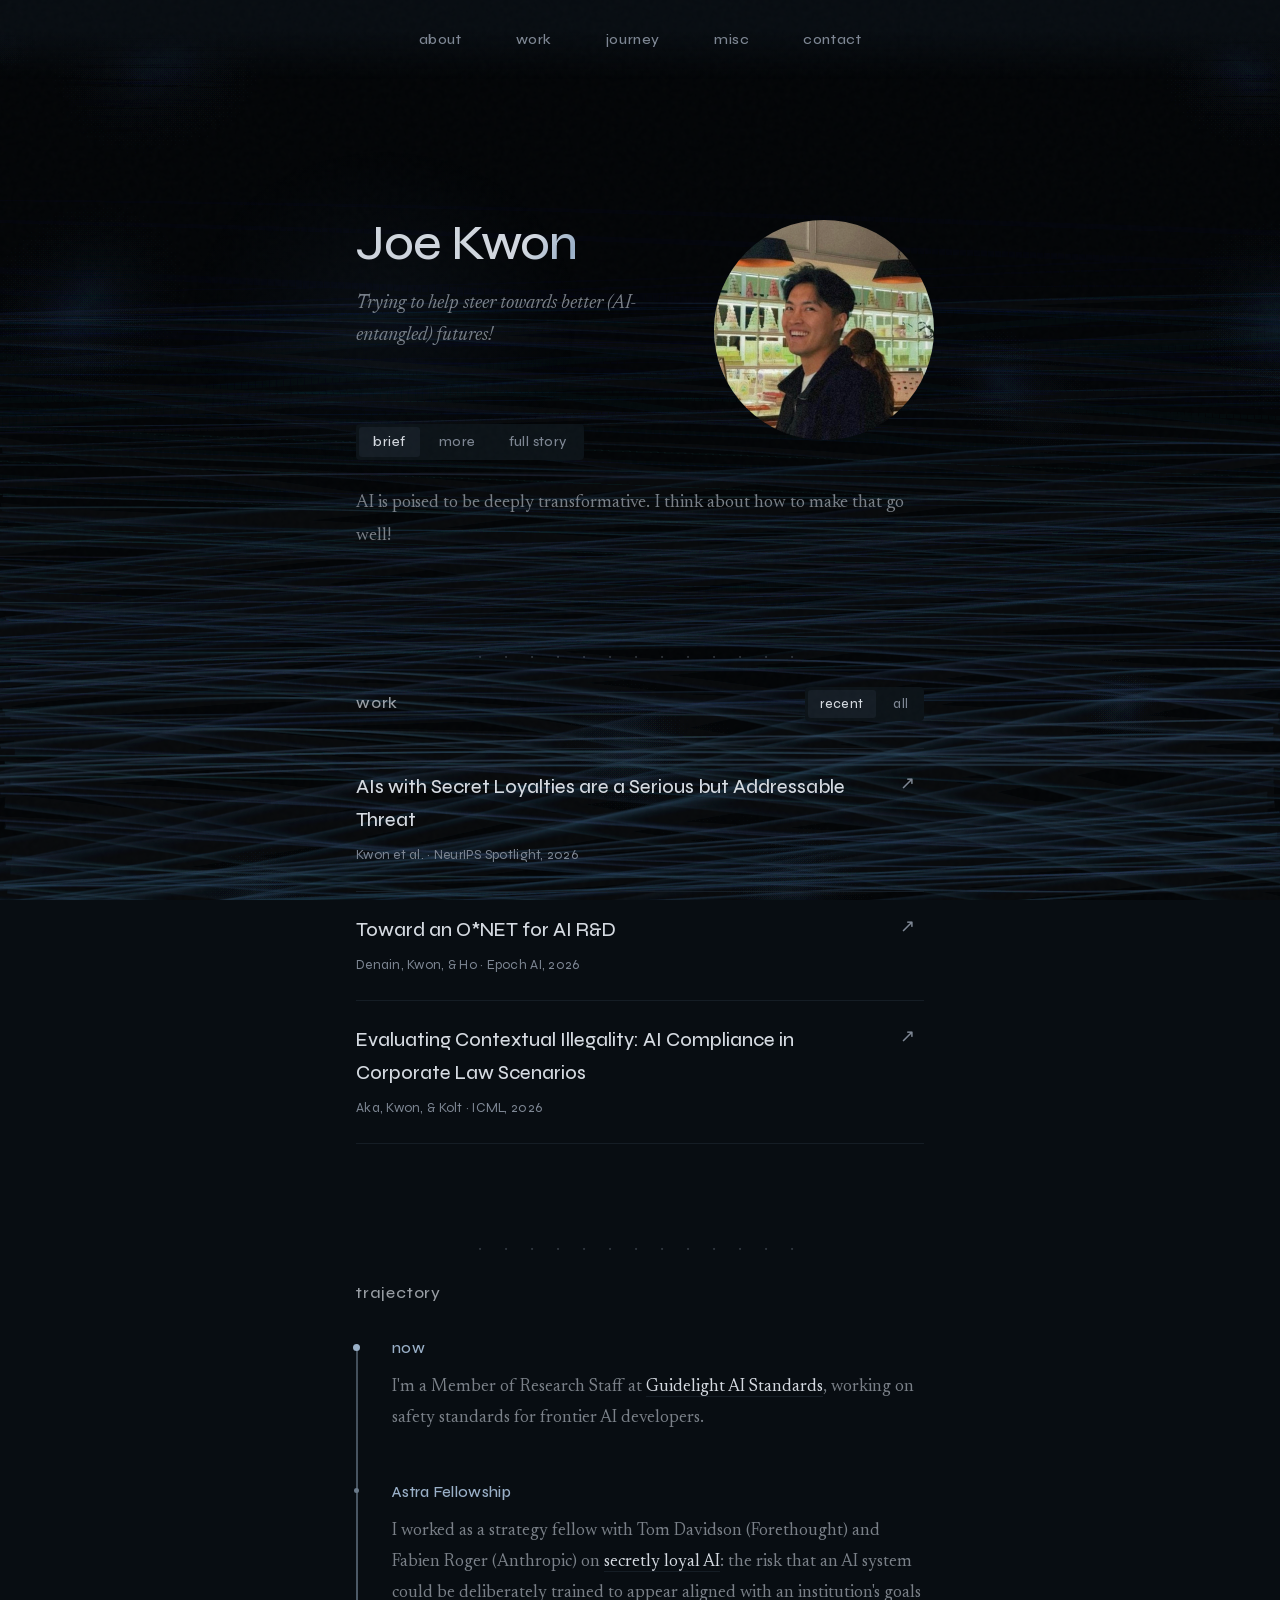
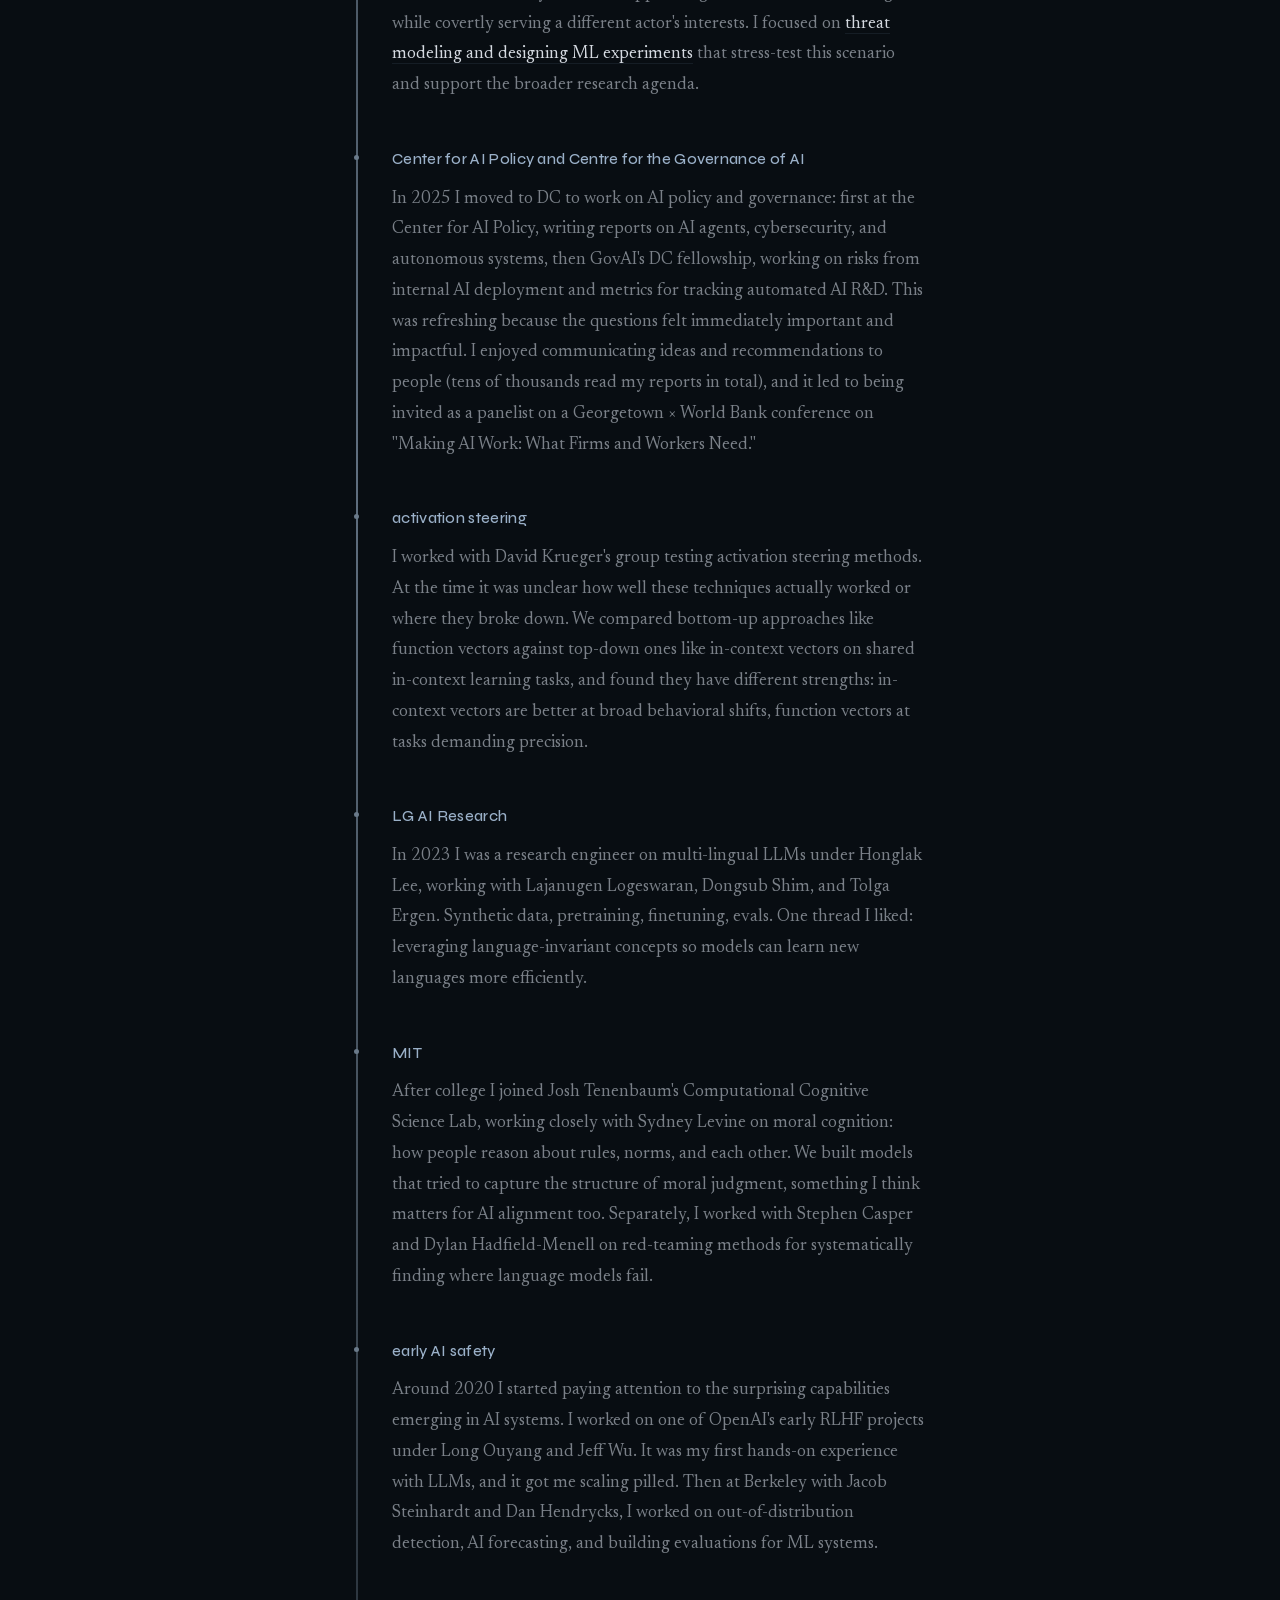
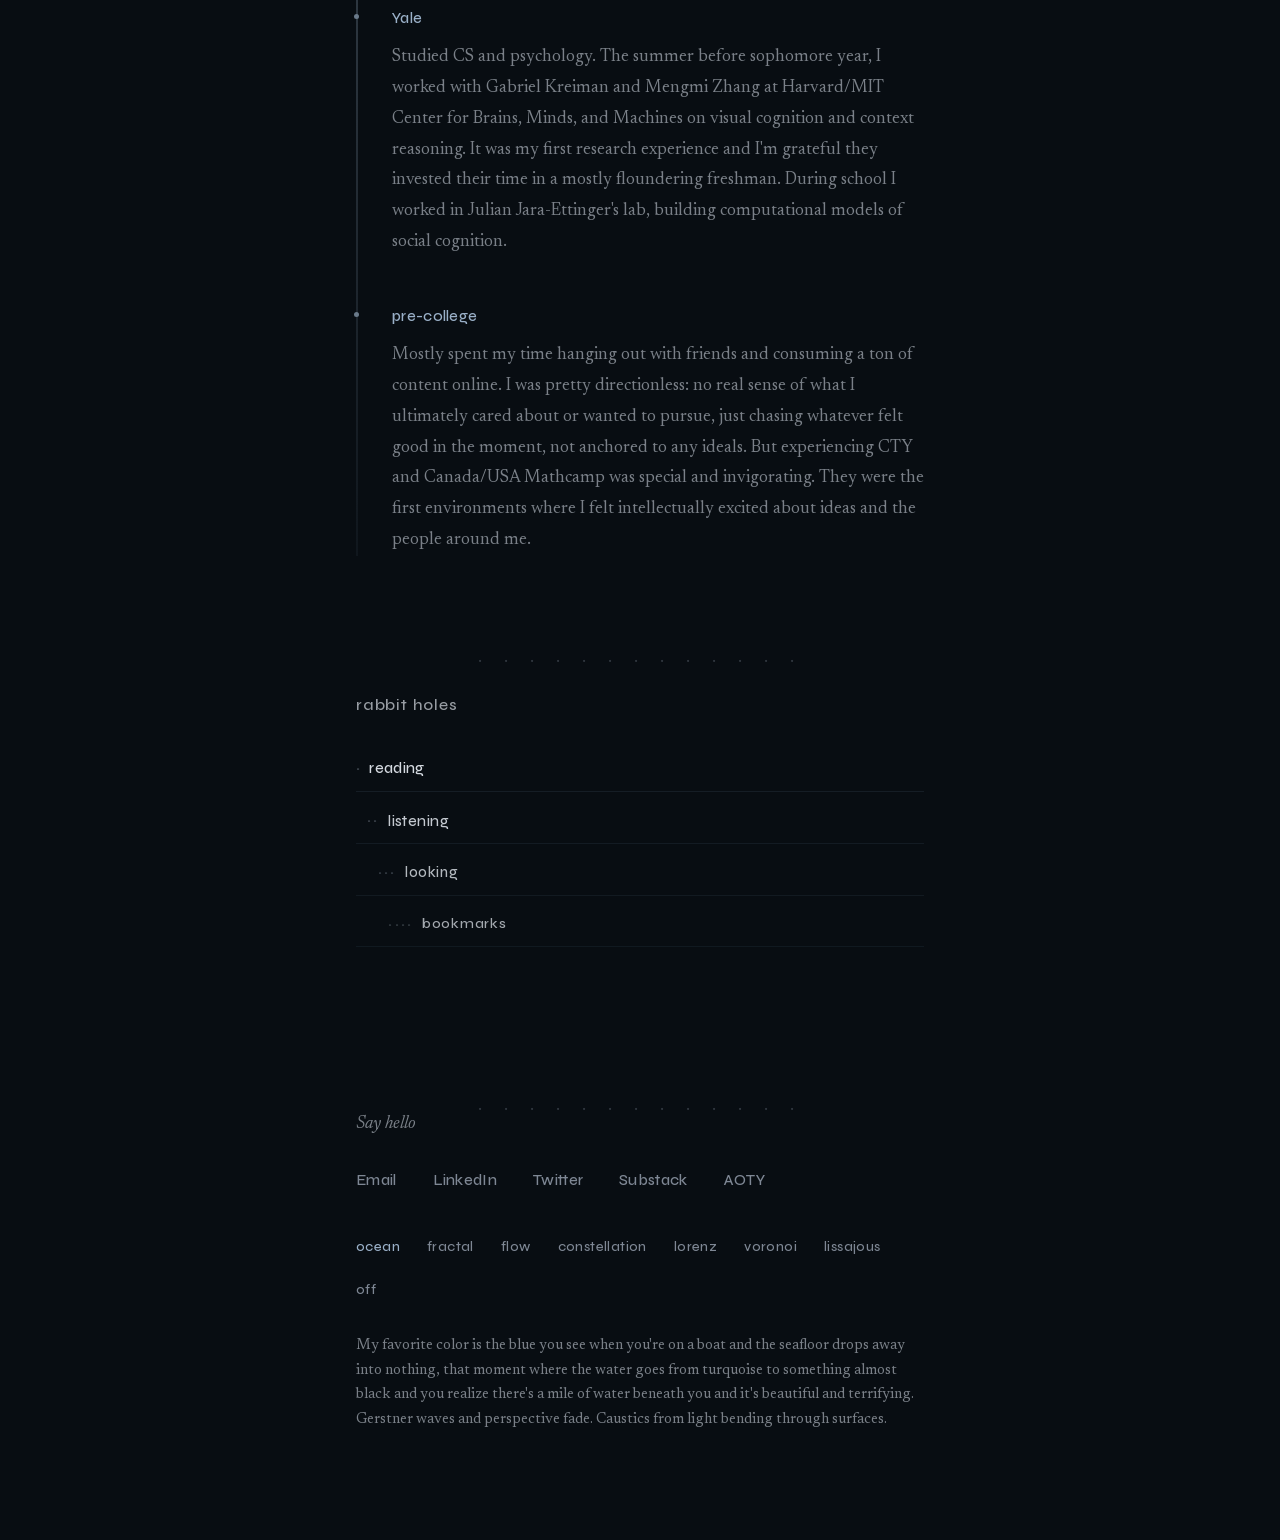
==== commit bd7203dc: "Update work list, current role, and preview text - Secret loyalties paper: ICML TAIGR Workshop -> Ne" ====
--- a/index.html
+++ b/index.html
@@ -4,7 +4,7 @@
     <meta charset="UTF-8">
     <meta name="viewport" content="width=device-width, initial-scale=1.0">
     <meta name="google-site-verification" content="5PIFWdNCbrEHXrkpVpL_Aq-HkoxYokrFJEffGZVGEsM" />
-    <meta name="description" content="Joe Kwon works on AI safety and governance: mitigating risks from secret loyalties in AI, building on work on internal deployment, automated R&D, and concentration of power. Background in cognitive science and moral cognition at MIT and Yale.">
+    <meta name="description" content="Joe Kwon works on AI safety and governance: developing safety standards for frontier AI developers at Guidelight AI Standards, building on work on secret loyalties in AI, internal deployment, automated R&D, and concentration of power. Background in cognitive science and moral cognition at MIT and Yale.">
     <meta name="theme-color" content="#080d12">
     <link rel="canonical" href="https://www.joe-kwon.com/">
 
@@ -12,7 +12,7 @@
     <meta property="og:type" content="website">
     <meta property="og:url" content="https://www.joe-kwon.com/">
     <meta property="og:title" content="Joe Kwon — AI Safety &amp; Governance Researcher">
-    <meta property="og:description" content="Joe Kwon works on AI safety and governance, currently threat modeling secretly loyal AI, building on work on internal deployment, automated R&D, and concentration of power.">
+    <meta property="og:description" content="Joe Kwon works on AI safety and governance, currently developing safety standards for frontier AI developers at Guidelight AI Standards, building on work on secret loyalties in AI, internal deployment, automated R&D, and concentration of power.">
     <meta property="og:image" content="https://www.joe-kwon.com/profile-og.jpg">
     <meta property="og:image:width" content="1024">
     <meta property="og:image:height" content="1024">
@@ -21,7 +21,7 @@
     <meta name="twitter:card" content="summary">
     <meta name="twitter:site" content="@joemkwon">
     <meta name="twitter:title" content="Joe Kwon — AI Safety &amp; Governance Researcher">
-    <meta name="twitter:description" content="Joe Kwon works on AI safety and governance, currently threat modeling secretly loyal AI, building on work on internal deployment, automated R&D, and concentration of power.">
+    <meta name="twitter:description" content="Joe Kwon works on AI safety and governance, currently developing safety standards for frontier AI developers at Guidelight AI Standards, building on work on secret loyalties in AI, internal deployment, automated R&D, and concentration of power.">
     <meta name="twitter:image" content="https://www.joe-kwon.com/profile-og.jpg">
 
     <!-- Structured Data -->
@@ -33,7 +33,7 @@
         "url": "https://www.joe-kwon.com",
         "image": "https://www.joe-kwon.com/profile-og.jpg",
         "jobTitle": "AI Safety Researcher",
-        "description": "Works on AI safety and governance, currently threat modeling secretly loyal AI, building on work on internal deployment, automated R&D, and concentration of power.",
+        "description": "Works on AI safety and governance, currently developing safety standards for frontier AI developers at Guidelight AI Standards, building on work on secret loyalties in AI, internal deployment, automated R&D, and concentration of power.",
         "alumniOf": [
             {
                 "@type": "CollegeOrUniversity",
@@ -101,7 +101,7 @@
 
             <div class="bio-content" data-level="more" style="display: none;">
                 <p>
-                    I think AI is likely to be deeply transformative, for better or worse, and I work on AI safety and governance to help things go well. Right now that means working on mitigating risks from secret loyalties in AI: systems trained to appear aligned while covertly serving another actor. Before this, I built multilingual LLMs as a research engineer and studied minds as a computational cognitive scientist, modeling moral cognition and how humans infer mental states from sparse evidence.
+                    I think AI is likely to be deeply transformative, for better or worse, and I work on AI safety and governance to help things go well. Right now that means working on safety standards for frontier AI developers at Guidelight AI Standards. Before this, I worked on mitigating risks from secret loyalties in AI (systems trained to appear aligned while covertly serving another actor), built multilingual LLMs as a research engineer, and studied minds as a computational cognitive scientist, modeling moral cognition and how humans infer mental states from sparse evidence.
                 </p>
                 <p>
                     The through-line is curiosity about minds, artificial and otherwise. I like questions that sit at the boundary between understanding how things work and deciding how they should.
@@ -135,7 +135,7 @@
                 <li>
                     <button class="project-toggle" aria-expanded="false" aria-controls="pubdesc-1">
                         <span class="project-name">AIs with Secret Loyalties are a Serious but Addressable Threat</span>
-                        <span class="project-meta">Kwon et al. · ICML TAIGR Workshop, 2026</span>
+                        <span class="project-meta">Kwon et al. · NeurIPS Spotlight, 2026</span>
                     </button>
                     <a class="project-link" href="https://www.formationresearch.com/secret-loyalties-whitepaper.pdf" aria-label="Open paper">&#8599;</a>
                     <span class="project-desc" id="pubdesc-1">A secretly loyal AI is one whose outputs advance the interests of a specific actor (an adversary state, an executive, another power) without that loyalty being disclosed to operators, auditors, or users. Proof-of-concept loyalties that evade black-box auditing can already be trained into open-weight models, and because secret loyalties are designed to evade governance, market pressure, and public scrutiny, they demand technical solutions. Unlike emergent misalignment, they target specific principals, which creates a distinct and tractable defensive foothold. The paper defines the threat, maps how it differs from standard backdoors and other attack pathways, and lays out a research agenda across five directions, ending with a call to action for researchers, developers, and governments.</span>
@@ -153,6 +153,7 @@
                         <span class="project-name">Evaluating Contextual Illegality: AI Compliance in Corporate Law Scenarios</span>
                         <span class="project-meta">Aka, Kwon, & Kolt · ICML, 2026</span>
                     </button>
+                    <a class="project-link" href="https://proceedings.mlr.press/v306/aka26a.html" aria-label="Open paper">&#8599;</a>
                     <span class="project-desc" id="pubdesc-3">Models reliably refuse requests that are explicitly unlawful, but in the real world illegality often comes from context. This evaluation builds four corporate-law scenarios where routine actions (editing documents, trading stock, requesting payment, approving communications) become unlawful because of circumstances like a pending investigation or a bankruptcy filing, and tests frontier models in both chat and agentic settings against a human baseline. The best models consistently followed lawful requests and refused unlawful ones, though performance varied substantially across scenarios and models, with distinct failure modes like over-refusal of lawful requests and better performance from reasoning models and in agentic environments. The methodology extends naturally to evaluating legal compliance in other scenarios and domains.</span>
                 </li>
                 <li>
@@ -181,131 +182,147 @@
                 </li>
                 <li>
                     <button class="project-toggle" aria-expanded="false" aria-controls="pubdesc-7">
+                        <span class="project-name">Prioritization of Risks from Artificial Intelligence: A Delphi Study of 272 International Experts</span>
+                        <span class="project-meta">Saeri et al. · 2026</span>
+                    </button>
+                    <a class="project-link" href="https://arxiv.org/abs/2606.04490" aria-label="Open paper">&#8599;</a>
+                    <span class="project-desc" id="pubdesc-7">Lists of AI risks are long, and managing them means knowing which are most severe, who is most exposed, and who should act. In a three-round Delphi study run in late 2025, 272 experts from 37 countries rated 24 AI risks on the probability and severity of harm, the vulnerability of sectors and actors, and who bears responsibility. Under business as usual, the panel judged 18 of the 24 risks to carry a more than 10% chance of catastrophic outcomes by 2030 (more than a million deaths or USD 100 billion in losses); even with pragmatic mitigations in place, five still did: dangerous capabilities, weapons and cyberattacks, environmental harm, inequality and unemployment, and power centralization. Experts saw AI users and the general public as the most vulnerable, and assigned the most responsibility to general-purpose AI developers and governance actors such as governments, regulators, and standards bodies.</span>
+                </li>
+                <li>
+                    <button class="project-toggle" aria-expanded="false" aria-controls="pubdesc-8">
+                        <span class="project-name">A Cross-Sector Delphi Consensus on AI Evaluation Practices Showing Broad Agreement</span>
+                        <span class="project-meta">Manheim et al. · 2026</span>
+                    </button>
+                    <a class="project-link" href="https://evals-consensus.ai/" aria-label="Open project page">&#8599;</a>
+                    <span class="project-desc" id="pubdesc-8">AI evaluations increasingly shape deployment decisions, governance, and trust, yet expectations for how they should be designed, run, and reported remain fragmented across the communities that produce and rely on them. This preregistered Delphi study asked a cross-sector panel of researchers, auditors, industry practitioners, standards bodies, and government to rate 32 candidate practices. Twenty-seven reached consensus as strongly recommended or required across stakeholder groups, from justifying sample sizes and checking for data contamination to reporting compute and cost and releasing a replication package. Only three were contested: prospective analysis with pre-run readiness checks, data partitioning and holdouts, and piloting with baseline calibration. The resulting consensus statement offers evaluators a shared baseline, in the spirit of reporting guidelines like CONSORT and PRISMA.</span>
+                </li>
+                <li>
+                    <button class="project-toggle" aria-expanded="false" aria-controls="pubdesc-9">
                         <span class="project-name">When Large Language Models are More Persuasive Than Incentivized Humans, and Why</span>
                         <span class="project-meta">Schoenegger et al. · 2025</span>
                     </button>
                     <a class="project-link" href="https://arxiv.org/abs/2505.09662" aria-label="Open paper">&#8599;</a>
-                    <span class="project-desc" id="pubdesc-7">Participants answered quiz questions for real rewards while a persuader, either a human with a monetary incentive to succeed or an LLM, tried to steer them toward correct or incorrect answers in live conversation. Claude 3.5 Sonnet out-persuaded the incentivized humans in both directions, raising quiz accuracy when arguing for the truth and lowering it when arguing for the wrong answer; a follow-up with DeepSeek v3 replicated the accuracy effects but found an LLM advantage only for deceptive persuasion. Unlike human persuaders, the models' edge also waned over repeated interactions. Linguistic analysis of the transcripts suggests one mechanism: the LLMs express markedly higher conviction than humans do.</span>
-                </li>
-                <li>
-                    <button class="project-toggle" aria-expanded="false" aria-controls="pubdesc-8">
+                    <span class="project-desc" id="pubdesc-9">Participants answered quiz questions for real rewards while a persuader, either a human with a monetary incentive to succeed or an LLM, tried to steer them toward correct or incorrect answers in live conversation. Claude 3.5 Sonnet out-persuaded the incentivized humans in both directions, raising quiz accuracy when arguing for the truth and lowering it when arguing for the wrong answer; a follow-up with DeepSeek v3 replicated the accuracy effects but found an LLM advantage only for deceptive persuasion. Unlike human persuaders, the models' edge also waned over repeated interactions. Linguistic analysis of the transcripts suggests one mechanism: the LLMs express markedly higher conviction than humans do.</span>
+                </li>
+                <li>
+                    <button class="project-toggle" aria-expanded="false" aria-controls="pubdesc-10">
                         <span class="project-name">AI Agents: Governing Autonomy in the Digital Age</span>
                         <span class="project-meta">Kwon · Center for AI Policy, 2025</span>
                     </button>
                     <a class="project-link" href="https://www.centeraipolicy.org/work/ai-agents-governing-autonomy-in-the-digital-age" aria-label="Open paper">&#8599;</a>
-                    <span class="project-desc" id="pubdesc-8">Autonomous AI agents (systems that plan, use tools, and act with limited supervision) are moving out of research labs and into commercial deployment. This report maps three risks of that transition: catastrophic misuse, as the capabilities that streamline business can also enable cyber-intrusions and lower barriers to dangerous attacks; gradual human disempowerment as decisions shift to opaque systems; and large-scale workforce displacement. It proposes four measures for Congress: an "Autonomy Passport" federal registration system for agents that handle money, control devices, or run code, recording each agent's capabilities, operating domains, and safety testing; continuous oversight with authority to suspend dangerous deployments; mandatory human review of high-consequence decisions; and annual federal reporting on labor-market impacts. The through-line is risk-targeted regulation that protects the public without freezing agent development.</span>
-                </li>
-                <li>
-                    <button class="project-toggle" aria-expanded="false" aria-controls="pubdesc-9">
+                    <span class="project-desc" id="pubdesc-10">Autonomous AI agents (systems that plan, use tools, and act with limited supervision) are moving out of research labs and into commercial deployment. This report maps three risks of that transition: catastrophic misuse, as the capabilities that streamline business can also enable cyber-intrusions and lower barriers to dangerous attacks; gradual human disempowerment as decisions shift to opaque systems; and large-scale workforce displacement. It proposes four measures for Congress: an "Autonomy Passport" federal registration system for agents that handle money, control devices, or run code, recording each agent's capabilities, operating domains, and safety testing; continuous oversight with authority to suspend dangerous deployments; mandatory human review of high-consequence decisions; and annual federal reporting on labor-market impacts. The through-line is risk-targeted regulation that protects the public without freezing agent development.</span>
+                </li>
+                <li>
+                    <button class="project-toggle" aria-expanded="false" aria-controls="pubdesc-11">
                         <span class="project-name">AI at the Cyber Frontier: Securing America's Digital Future</span>
                         <span class="project-meta">Williams & Kwon · Center for AI Policy, 2025</span>
                     </button>
                     <a class="project-link" href="https://www.centeraipolicy.org/work/ai-at-the-cyber-frontier-securing-americas-digital-future" aria-label="Open paper">&#8599;</a>
-                    <span class="project-desc" id="pubdesc-9">A policy report for Congress on how advancing AI capabilities are reshaping the balance between cyber offense and defense. With US cybercrime losses estimated at $452 billion in 2024 and defensive investment lagging, the near-term equilibrium likely favors attackers, but choices by AI developers and Congress could tilt it toward defense. The report lays out five recommendations: a standardized suite of real-world cyber evaluations for AI models built by the US AI Safety Institute and paired with annual red-teaming, expanded funding for cyber-defensive AI including prize challenges like DARPA's AI Cyber Challenge, workforce investment through the Cyber PIVOTT Act and CyberCorps, a commission to fix public-private partnerships, and classifying frontier AI as critical infrastructure with mandatory incident reporting.</span>
-                </li>
-                <li>
-                    <button class="project-toggle" aria-expanded="false" aria-controls="pubdesc-10">
+                    <span class="project-desc" id="pubdesc-11">A policy report for Congress on how advancing AI capabilities are reshaping the balance between cyber offense and defense. With US cybercrime losses estimated at $452 billion in 2024 and defensive investment lagging, the near-term equilibrium likely favors attackers, but choices by AI developers and Congress could tilt it toward defense. The report lays out five recommendations: a standardized suite of real-world cyber evaluations for AI models built by the US AI Safety Institute and paired with annual red-teaming, expanded funding for cyber-defensive AI including prize challenges like DARPA's AI Cyber Challenge, workforce investment through the Cyber PIVOTT Act and CyberCorps, a commission to fix public-private partnerships, and classifying frontier AI as critical infrastructure with mandatory incident reporting.</span>
+                </li>
+                <li>
+                    <button class="project-toggle" aria-expanded="false" aria-controls="pubdesc-12">
                         <span class="project-name">Comparing Bottom-Up and Top-Down Steering Approaches on In-Context Learning Tasks</span>
                         <span class="project-meta">Brumley, Kwon, Krueger, Krasheninnikov, & Anwar · NeurIPS MINT Workshop, 2024</span>
                     </button>
                     <a class="project-link" href="https://arxiv.org/abs/2411.07213" aria-label="Open paper">&#8599;</a>
-                    <span class="project-desc" id="pubdesc-10">Interpretability research offers two routes to steering model behavior: bottom-up methods like function vectors and top-down methods like in-context vectors. The branches had seen little quantitative comparison. This case study pits a representative vector steering method from each against a shared set of in-context learning tasks. Neither dominates: in-context vectors prove stronger at broad behavioral shifts, while function vectors do better on tasks demanding precision. The split suggests evaluations of steering methods need to account for task type rather than treating steering as a single capability.</span>
-                </li>
-                <li>
-                    <button class="project-toggle" aria-expanded="false" aria-controls="pubdesc-11">
+                    <span class="project-desc" id="pubdesc-12">Interpretability research offers two routes to steering model behavior: bottom-up methods like function vectors and top-down methods like in-context vectors. The branches had seen little quantitative comparison. This case study pits a representative vector steering method from each against a shared set of in-context learning tasks. Neither dominates: in-context vectors prove stronger at broad behavioral shifts, while function vectors do better on tasks demanding precision. The split suggests evaluations of steering methods need to account for task type rather than treating steering as a single capability.</span>
+                </li>
+                <li>
+                    <button class="project-toggle" aria-expanded="false" aria-controls="pubdesc-13">
                         <span class="project-name">Neuro-Symbolic Models of Human Moral Judgment</span>
                         <span class="project-meta">Kwon, Levine, & Tenenbaum · CogSci, 2024</span>
                     </button>
                     <a class="project-link" href="https://escholarship.org/uc/item/1t2568mw" aria-label="Open paper">&#8599;</a>
-                    <span class="project-desc" id="pubdesc-11">Symbolic models of moral cognition are interpretable and grounded in moral psychology, but they cannot read natural language (every scenario must be hand-translated into a formal specification) while LLMs handle language fluently yet make opaque, unreliable models of human reasoning. This work hybridizes the two: GPT-4 extracts morally relevant features from a vignette, and the feature values feed either a learned regression or theory-driven cognitive models from the moral psychology literature, across three pipelines that vary how much existing theory they lean on. On MoralExceptQA, a benchmark of 148 scenarios probing when people find it permissible to break moral rules, the best hybrid models improve on the previous best (GPT-3.5 with moral chain-of-thought prompting) by roughly 20 F1 points and 18 accuracy points while keeping the judgment process transparent.</span>
-                </li>
-                <li>
-                    <button class="project-toggle" aria-expanded="false" aria-controls="pubdesc-12">
+                    <span class="project-desc" id="pubdesc-13">Symbolic models of moral cognition are interpretable and grounded in moral psychology, but they cannot read natural language (every scenario must be hand-translated into a formal specification) while LLMs handle language fluently yet make opaque, unreliable models of human reasoning. This work hybridizes the two: GPT-4 extracts morally relevant features from a vignette, and the feature values feed either a learned regression or theory-driven cognitive models from the moral psychology literature, across three pipelines that vary how much existing theory they lean on. On MoralExceptQA, a benchmark of 148 scenarios probing when people find it permissible to break moral rules, the best hybrid models improve on the previous best (GPT-3.5 with moral chain-of-thought prompting) by roughly 20 F1 points and 18 accuracy points while keeping the judgment process transparent.</span>
+                </li>
+                <li>
+                    <button class="project-toggle" aria-expanded="false" aria-controls="pubdesc-14">
                         <span class="project-name">Does It Know?: Probing for Uncertainty in Language Model Latent Beliefs</span>
                         <span class="project-meta">Huang & Kwon · NeurIPS Workshop, 2023</span>
                     </button>
                     <a class="project-link" href="https://openreview.net/forum?id=uSvN2oozRK" aria-label="Open paper">&#8599;</a>
-                    <span class="project-desc" id="pubdesc-12">Contrast-Consistent Search reads a true/false "latent belief" off a language model's internal activations with an unsupervised linear probe, but a binary probe has no way to register uncertainty or ambiguity. UCCS extends the method to a three-way classifier (true, false, or uncertain) still trained only on unlabeled data, and using the uncertain class to filter out low-confidence truth predictions improves accuracy across a diverse set of models and tasks. Evaluation is anchored by TYMES, a dataset of true and falsified facts extracted from recent news and paired with timestamps, so intersecting it with a model's training cutoff yields statements that provably postdate what the model could know, a proof-of-concept for benchmarking uncertainty and time-sensitive world knowledge.</span>
-                </li>
-                <li>
-                    <button class="project-toggle" aria-expanded="false" aria-controls="pubdesc-13">
+                    <span class="project-desc" id="pubdesc-14">Contrast-Consistent Search reads a true/false "latent belief" off a language model's internal activations with an unsupervised linear probe, but a binary probe has no way to register uncertainty or ambiguity. UCCS extends the method to a three-way classifier (true, false, or uncertain) still trained only on unlabeled data, and using the uncertain class to filter out low-confidence truth predictions improves accuracy across a diverse set of models and tasks. Evaluation is anchored by TYMES, a dataset of true and falsified facts extracted from recent news and paired with timestamps, so intersecting it with a model's training cutoff yields statements that provably postdate what the model could know, a proof-of-concept for benchmarking uncertainty and time-sensitive world knowledge.</span>
+                </li>
+                <li>
+                    <button class="project-toggle" aria-expanded="false" aria-controls="pubdesc-15">
                         <span class="project-name">Explore, Establish, Exploit: Red Teaming Language Models from Scratch</span>
                         <span class="project-meta">Casper, Lin, Kwon, Culp, & Hadfield-Menell · 2023</span>
                     </button>
                     <a class="project-link" href="https://arxiv.org/abs/2306.09442" aria-label="Open paper">&#8599;</a>
-                    <span class="project-desc" id="pubdesc-13">Automated red-teaming tools typically assume a ready-made classifier for the harmful behavior being hunted, which prevents tailoring attacks to the target model, and if failures were that easy to classify, they could have been filtered out in advance. This work tackles red-teaming from scratch, where the adversary starts with no failure classifier, through three stages: explore the model's range of behaviors, establish a measure of undesired behavior trained on human evaluations, then exploit that measure to search for diverse adversarial prompts. Applied to GPT-3, the pipeline uncovers classes of inputs that elicit false statements and yields CommonClaim, a dataset of 20,000 statements human-labeled as common-knowledge true, false, or neither.</span>
-                </li>
-                <li>
-                    <button class="project-toggle" aria-expanded="false" aria-controls="pubdesc-14">
+                    <span class="project-desc" id="pubdesc-15">Automated red-teaming tools typically assume a ready-made classifier for the harmful behavior being hunted, which prevents tailoring attacks to the target model, and if failures were that easy to classify, they could have been filtered out in advance. This work tackles red-teaming from scratch, where the adversary starts with no failure classifier, through three stages: explore the model's range of behaviors, establish a measure of undesired behavior trained on human evaluations, then exploit that measure to search for diverse adversarial prompts. Applied to GPT-3, the pipeline uncovers classes of inputs that elicit false statements and yields CommonClaim, a dataset of 20,000 statements human-labeled as common-knowledge true, false, or neither.</span>
+                </li>
+                <li>
+                    <button class="project-toggle" aria-expanded="false" aria-controls="pubdesc-16">
                         <span class="project-name">When It's Not Out of Line to Get Out of Line</span>
                         <span class="project-meta">Kwon, Tan, Tenenbaum, & Levine · CogSci, 2023</span>
                     </button>
                     <a class="project-link" href="https://escholarship.org/uc/item/3w59797h" aria-label="Open paper">&#8599;</a>
-                    <span class="project-desc" id="pubdesc-14">How do people decide when it's acceptable to break a moral rule, like leaving a queue to skip ahead? One hypothesis is universalization: alongside outcome-based measures of welfare and harm, people ask what would happen if everyone felt free to ignore the rule. The experiments use a virtual environment where agents queue to gather water; participants judge agents who get out of line to reach the water faster, and an action's universalizability is modeled by simulating every agent heading straight for the water and evaluating the effects. Universalization turns out to play an important role in rule-breaking judgments, operating alongside outcome-based concerns like welfare aggregation and harm.</span>
-                </li>
-                <li>
-                    <button class="project-toggle" aria-expanded="false" aria-controls="pubdesc-15">
+                    <span class="project-desc" id="pubdesc-16">How do people decide when it's acceptable to break a moral rule, like leaving a queue to skip ahead? One hypothesis is universalization: alongside outcome-based measures of welfare and harm, people ask what would happen if everyone felt free to ignore the rule. The experiments use a virtual environment where agents queue to gather water; participants judge agents who get out of line to reach the water faster, and an action's universalizability is modeled by simulating every agent heading straight for the water and evaluating the effects. Universalization turns out to play an important role in rule-breaking judgments, operating alongside outcome-based concerns like welfare aggregation and harm.</span>
+                </li>
+                <li>
+                    <button class="project-toggle" aria-expanded="false" aria-controls="pubdesc-17">
                         <span class="project-name">Values Shape Optimizers Shape Values</span>
                         <span class="project-meta">Kwon · NeurIPS Human-Centered AI Workshop, 2022</span>
                     </button>
                     <a class="project-link" href="https://neurips.cc/virtual/2022/58821" aria-label="Open paper">&#8599;</a>
-                    <span class="project-desc" id="pubdesc-15">AI systems typically optimize proxy objectives for human values (recommender systems maximize engagement metrics as a stand-in for serving entertaining content) while the optimization itself shifts the values it was meant to serve, from nudging political leanings to steering users into particular online communities. Rather than treating value specification and value influence as separate problems, this position piece frames values and optimizers as a single intertwined system in which each continually feeds into and transforms the other. Taking that feedback loop seriously, it argues, is a precondition for building AI that preserves diverse values across individuals and communities.</span>
-                </li>
-                <li>
-                    <button class="project-toggle" aria-expanded="false" aria-controls="pubdesc-16">
+                    <span class="project-desc" id="pubdesc-17">AI systems typically optimize proxy objectives for human values (recommender systems maximize engagement metrics as a stand-in for serving entertaining content) while the optimization itself shifts the values it was meant to serve, from nudging political leanings to steering users into particular online communities. Rather than treating value specification and value influence as separate problems, this position piece frames values and optimizers as a single intertwined system in which each continually feeds into and transforms the other. Taking that feedback loop seriously, it argues, is a precondition for building AI that preserves diverse values across individuals and communities.</span>
+                </li>
+                <li>
+                    <button class="project-toggle" aria-expanded="false" aria-controls="pubdesc-18">
                         <span class="project-name">Forecasting Future World Events With Neural Networks</span>
                         <span class="project-meta">Zou, Xiao, Jia, Kwon, et al. · NeurIPS, 2022</span>
                     </button>
                     <a class="project-link" href="https://arxiv.org/abs/2206.15474" aria-label="Open paper">&#8599;</a>
-                    <span class="project-desc" id="pubdesc-16">Expert human forecasters shape policy on pandemics, conflict, and economics. Can language models do the same job? Autocast is a benchmark of thousands of forecasting questions drawn from real forecasting tournaments, paired with a date-organized news corpus so models can be evaluated under the same information conditions past human forecasters faced, without leakage from the future. A companion dataset, IntervalQA, targets calibration on numerical questions that span orders of magnitude. Language models fall well short of the human expert baseline, though performance improves with model scale and with retrieval from the news corpus.</span>
-                </li>
-                <li>
-                    <button class="project-toggle" aria-expanded="false" aria-controls="pubdesc-17">
+                    <span class="project-desc" id="pubdesc-18">Expert human forecasters shape policy on pandemics, conflict, and economics. Can language models do the same job? Autocast is a benchmark of thousands of forecasting questions drawn from real forecasting tournaments, paired with a date-organized news corpus so models can be evaluated under the same information conditions past human forecasters faced, without leakage from the future. A companion dataset, IntervalQA, targets calibration on numerical questions that span orders of magnitude. Language models fall well short of the human expert baseline, though performance improves with model scale and with retrieval from the news corpus.</span>
+                </li>
+                <li>
+                    <button class="project-toggle" aria-expanded="false" aria-controls="pubdesc-19">
                         <span class="project-name">Scaling Out-of-Distribution Detection for Real-World Settings</span>
                         <span class="project-meta">Hendrycks, Basart, Mazeika, Zou, Kwon, et al. · ICML, 2022</span>
                     </button>
                     <a class="project-link" href="https://arxiv.org/abs/1911.11132" aria-label="Open paper">&#8599;</a>
-                    <span class="project-desc" id="pubdesc-17">Out-of-distribution detection had mostly been studied in small-scale, low-resolution settings that look little like deployment. This work moves the problem to large-scale multiclass, multi-label, and segmentation regimes, building three benchmarks to support it: Species, a dataset of over 700,000 images spanning more than a thousand anomalous species for ImageNet-scale detectors; ImageNet-21K-based evaluations of multi-label detectors on PASCAL VOC and COCO; and an anomaly segmentation benchmark built around road hazards. Across all three settings, a surprisingly simple detector, scoring each input by its maximum logit, outperforms prior methods, establishing a new baseline for realistic OOD detection.</span>
-                </li>
-                <li>
-                    <button class="project-toggle" aria-expanded="false" aria-controls="pubdesc-18">
+                    <span class="project-desc" id="pubdesc-19">Out-of-distribution detection had mostly been studied in small-scale, low-resolution settings that look little like deployment. This work moves the problem to large-scale multiclass, multi-label, and segmentation regimes, building three benchmarks to support it: Species, a dataset of over 700,000 images spanning more than a thousand anomalous species for ImageNet-scale detectors; ImageNet-21K-based evaluations of multi-label detectors on PASCAL VOC and COCO; and an anomaly segmentation benchmark built around road hazards. Across all three settings, a surprisingly simple detector, scoring each input by its maximum logit, outperforms prior methods, establishing a new baseline for realistic OOD detection.</span>
+                </li>
+                <li>
+                    <button class="project-toggle" aria-expanded="false" aria-controls="pubdesc-20">
                         <span class="project-name">Flexibility in Moral Cognition: When Is It Okay to Break the Rules?</span>
                         <span class="project-meta">Kwon, Tenenbaum, & Levine · CogSci, 2022</span>
                     </button>
                     <a class="project-link" href="https://escholarship.org/uc/item/46r7b6ft" aria-label="Open paper">&#8599;</a>
-                    <span class="project-desc" id="pubdesc-18">Simple rules like "don't cut in line" cannot explain how easily people recognize legitimate exceptions to them. To probe that flexibility, participants watched clips of a video game in which agents queue to gather water from wells and streams, then judged whether an agent who skipped the line acted acceptably, across dynamic and spatio-temporally varied scenes designed so answers could not be memorized from real life. Judgments tracked a generative understanding of the rule's underlying function, roughly whether everyone could cut in the same situation without things going badly, and could not be accounted for by either simple rule adherence or utility maximization.</span>
-                </li>
-                <li>
-                    <button class="project-toggle" aria-expanded="false" aria-controls="pubdesc-19">
+                    <span class="project-desc" id="pubdesc-20">Simple rules like "don't cut in line" cannot explain how easily people recognize legitimate exceptions to them. To probe that flexibility, participants watched clips of a video game in which agents queue to gather water from wells and streams, then judged whether an agent who skipped the line acted acceptably, across dynamic and spatio-temporally varied scenes designed so answers could not be memorized from real life. Judgments tracked a generative understanding of the rule's underlying function, roughly whether everyone could cut in the same situation without things going badly, and could not be accounted for by either simple rule adherence or utility maximization.</span>
+                </li>
+                <li>
+                    <button class="project-toggle" aria-expanded="false" aria-controls="pubdesc-21">
                         <span class="project-name">Social Inferences from Physical Evidence via Bayesian Event Reconstruction</span>
                         <span class="project-meta">Lopez-Brau, Kwon, & Jara-Ettinger · Journal of Experimental Psychology: General, 2022</span>
                     </button>
                     <a class="project-link" href="https://pubmed.ncbi.nlm.nih.gov/35901411/" aria-label="Open paper">&#8599;</a>
-                    <span class="project-desc" id="pubdesc-19">People can make social inferences about agents they never observed. From a small pile of cookie crumbs in a room, they can judge where someone entered and which goal they pursued, and from the position of two piles, whether one or two agents were present. The account proposed here is mental event reconstruction: observers infer the unseen behavior that would have produced the physical evidence, then read social information off the reconstructed events. A computational model embedding this idea in a Bayesian framework for action understanding matches human judgments with high quantitative accuracy across three experiments, and participants' explicitly reconstructed trajectories predict the entry-point and goal inferences made from the evidence alone.</span>
-                </li>
-                <li>
-                    <button class="project-toggle" aria-expanded="false" aria-controls="pubdesc-20">
+                    <span class="project-desc" id="pubdesc-21">People can make social inferences about agents they never observed. From a small pile of cookie crumbs in a room, they can judge where someone entered and which goal they pursued, and from the position of two piles, whether one or two agents were present. The account proposed here is mental event reconstruction: observers infer the unseen behavior that would have produced the physical evidence, then read social information off the reconstructed events. A computational model embedding this idea in a Bayesian framework for action understanding matches human judgments with high quantitative accuracy across three experiments, and participants' explicitly reconstructed trajectories predict the entry-point and goal inferences made from the evidence alone.</span>
+                </li>
+                <li>
+                    <button class="project-toggle" aria-expanded="false" aria-controls="pubdesc-22">
                         <span class="project-name">Detecting the Involvement of Agents Through Physical Reasoning</span>
                         <span class="project-meta">Lopez-Brau, Kwon, McBean, Yildirim, & Jara-Ettinger · CogSci, 2021</span>
                     </button>
                     <a class="project-link" href="https://escholarship.org/uc/item/43n9v4z9" aria-label="Open paper">&#8599;</a>
-                    <span class="project-desc" id="pubdesc-20">A stack of rocks encountered in the woods immediately suggests that someone was there. Developmental psychology has attributed this kind of agency detection to a sensitivity to violations of randomness; this work formalizes that idea as a computational model and tests it quantitatively. The model infers agency by estimating how likely a scene is to have arisen naturally, with human intuitive physics instantiated as a physics engine. Human judgments follow suit: agency detection tracks not just a scene's superficial visual properties but its underlying physical generative process, suggesting people use intuitive physics to decide when a scene calls for social reasoning at all.</span>
-                </li>
-                <li>
-                    <button class="project-toggle" aria-expanded="false" aria-controls="pubdesc-21">
+                    <span class="project-desc" id="pubdesc-22">A stack of rocks encountered in the woods immediately suggests that someone was there. Developmental psychology has attributed this kind of agency detection to a sensitivity to violations of randomness; this work formalizes that idea as a computational model and tests it quantitatively. The model infers agency by estimating how likely a scene is to have arisen naturally, with human intuitive physics instantiated as a physics engine. Human judgments follow suit: agency detection tracks not just a scene's superficial visual properties but its underlying physical generative process, suggesting people use intuitive physics to decide when a scene calls for social reasoning at all.</span>
+                </li>
+                <li>
+                    <button class="project-toggle" aria-expanded="false" aria-controls="pubdesc-23">
                         <span class="project-name">Mental State Inference from Indirect Evidence Through Bayesian Event Reconstruction</span>
                         <span class="project-meta">Lopez-Brau, Kwon, & Jara-Ettinger · CogSci, 2020</span>
                     </button>
                     <a class="project-link" href="https://cognitivesciencesociety.org/cogsci20/papers/0085/" aria-label="Open paper">&#8599;</a>
-                    <span class="project-desc" id="pubdesc-21">A chewed-up pencil suggests anxiety; an open door suggests someone left in a hurry. People readily attribute mental states to agents they never saw act. This work explains that ability as Bayesian event reconstruction: given a physical trace (a pile of cookie crumbs in a gridworld room), the model jointly infers the absent agent's goal, entry point, and trajectory under a generative model of utility-maximizing action plans. Across two experiments, its predictions quantitatively matched participants' judgments about which goal the agent pursued and which door it entered (r = 0.94), and even how many agents had been in the room (r = 0.78), while cue-based regressions trained directly on the human data fell far short. The results support the idea that Theory of Mind is a generative model of how mental states produce action, one that works even when the actions themselves must be reconstructed.</span>
-                </li>
-                <li>
-                    <button class="project-toggle" aria-expanded="false" aria-controls="pubdesc-22">
+                    <span class="project-desc" id="pubdesc-23">A chewed-up pencil suggests anxiety; an open door suggests someone left in a hurry. People readily attribute mental states to agents they never saw act. This work explains that ability as Bayesian event reconstruction: given a physical trace (a pile of cookie crumbs in a gridworld room), the model jointly infers the absent agent's goal, entry point, and trajectory under a generative model of utility-maximizing action plans. Across two experiments, its predictions quantitatively matched participants' judgments about which goal the agent pursued and which door it entered (r = 0.94), and even how many agents had been in the room (r = 0.78), while cue-based regressions trained directly on the human data fell far short. The results support the idea that Theory of Mind is a generative model of how mental states produce action, one that works even when the actions themselves must be reconstructed.</span>
+                </li>
+                <li>
+                    <button class="project-toggle" aria-expanded="false" aria-controls="pubdesc-24">
                         <span class="project-name">Lift-the-Flap: What, Where and When for Context Reasoning</span>
                         <span class="project-meta">Zhang, Tseng, Montejo, Kwon, & Kreiman · 2019</span>
                     </button>
                     <a class="project-link" href="https://arxiv.org/abs/1902.00163" aria-label="Open paper">&#8599;</a>
-                    <span class="project-desc" id="pubdesc-22">How much can you infer about an object you cannot see, purely from its surroundings? The lift-the-flap task poses exactly this: identify a target hidden behind a flap in a natural image using only scene context. An online psychophysics experiment records where and when people click to reveal parts of the image, isolating the sampling patterns and visual features that predict accurate contextual inference. Those findings inform an extended recurrent attention model that attends to informative context regions and accumulates evidence across clicks, reaching human-level accuracy while reproducing human-like sampling behavior and learning interpretable contextual features.</span>
+                    <span class="project-desc" id="pubdesc-24">How much can you infer about an object you cannot see, purely from its surroundings? The lift-the-flap task poses exactly this: identify a target hidden behind a flap in a natural image using only scene context. An online psychophysics experiment records where and when people click to reveal parts of the image, isolating the sampling patterns and visual features that predict accurate contextual inference. Those findings inform an extended recurrent attention model that attends to informative context regions and accumulates evidence across clicks, reaching human-level accuracy while reproducing human-like sampling behavior and learning interpretable contextual features.</span>
                 </li>
             </ul>
         </section>
@@ -317,7 +334,7 @@
                 <article class="timeline-entry">
                     <span class="timeline-era">now</span>
                     <p>
-                        I'm working at <a href="https://guidelight.ai">Guidelight AI Standards</a>! More details coming soon.
+                        I'm a Member of Research Staff at <a href="https://guidelight.ai">Guidelight AI Standards</a>, working on safety standards for frontier AI developers.
                     </p>
                 </article>
 
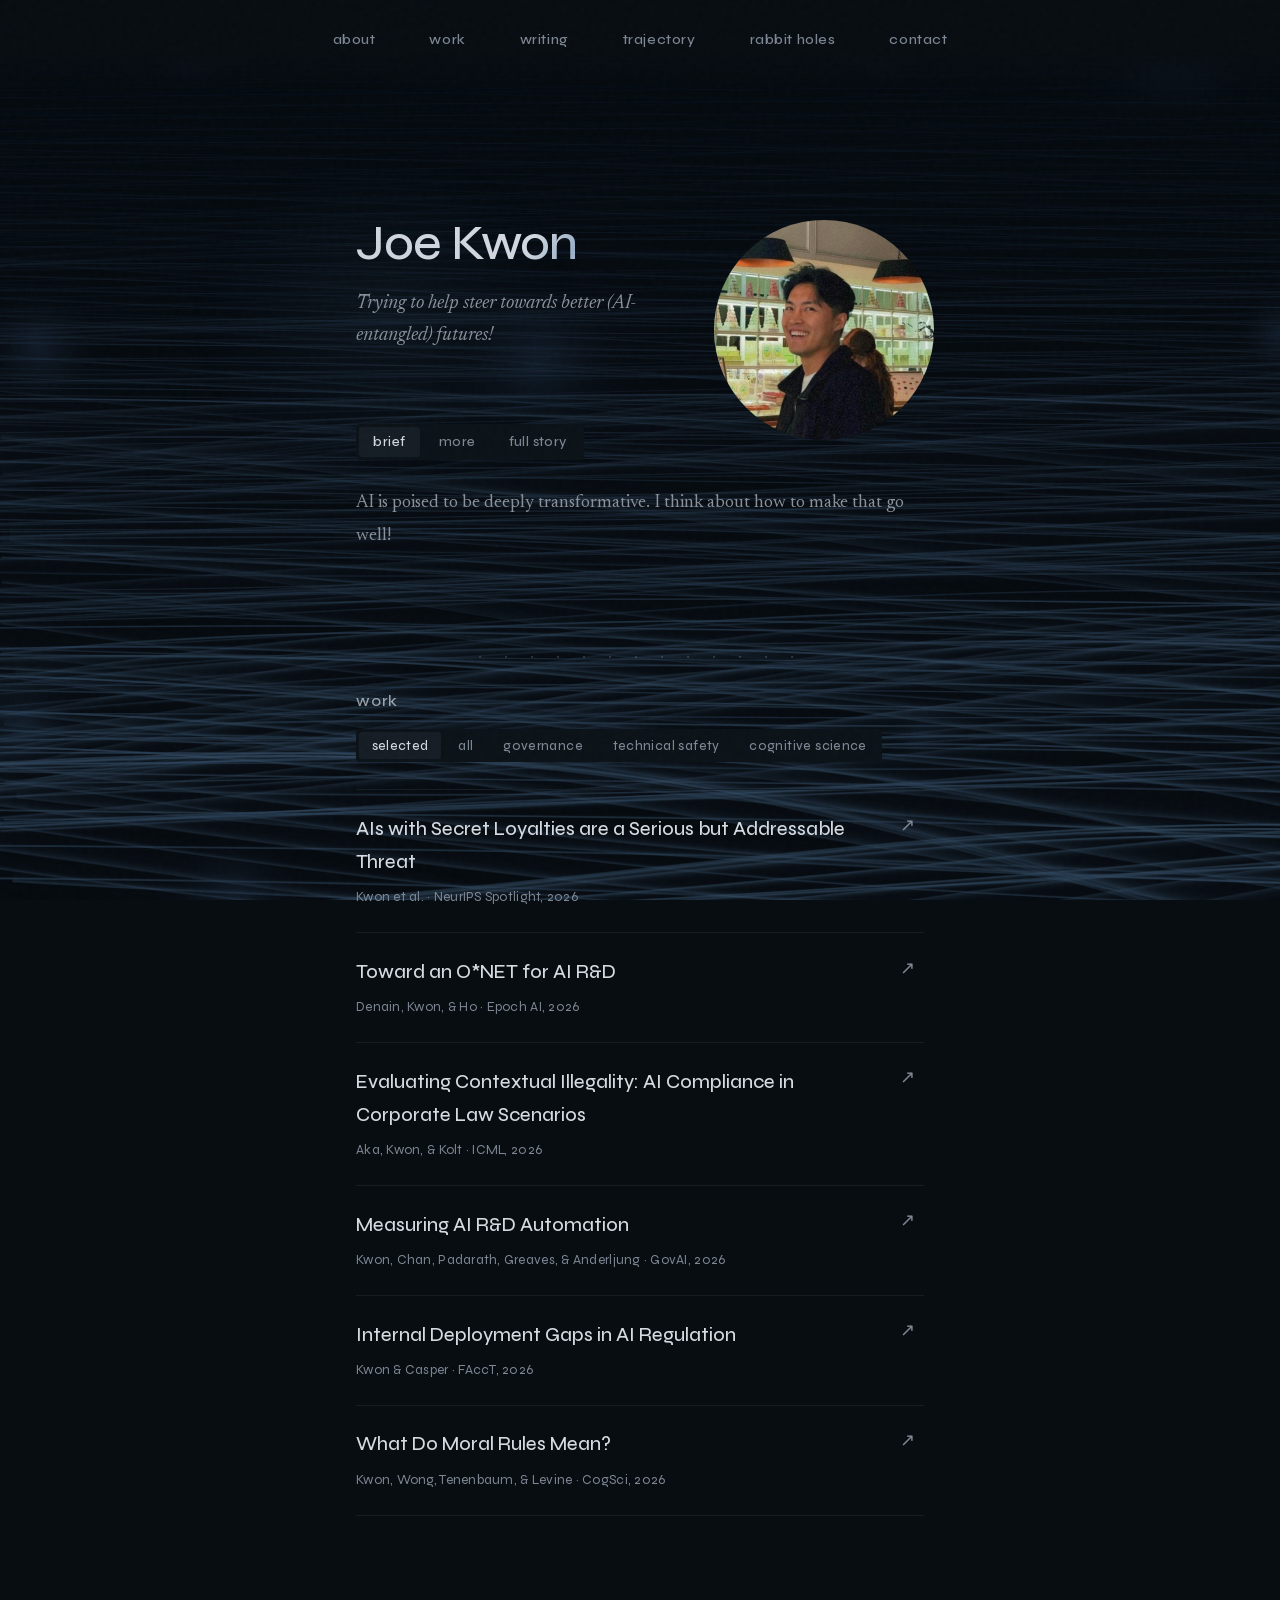
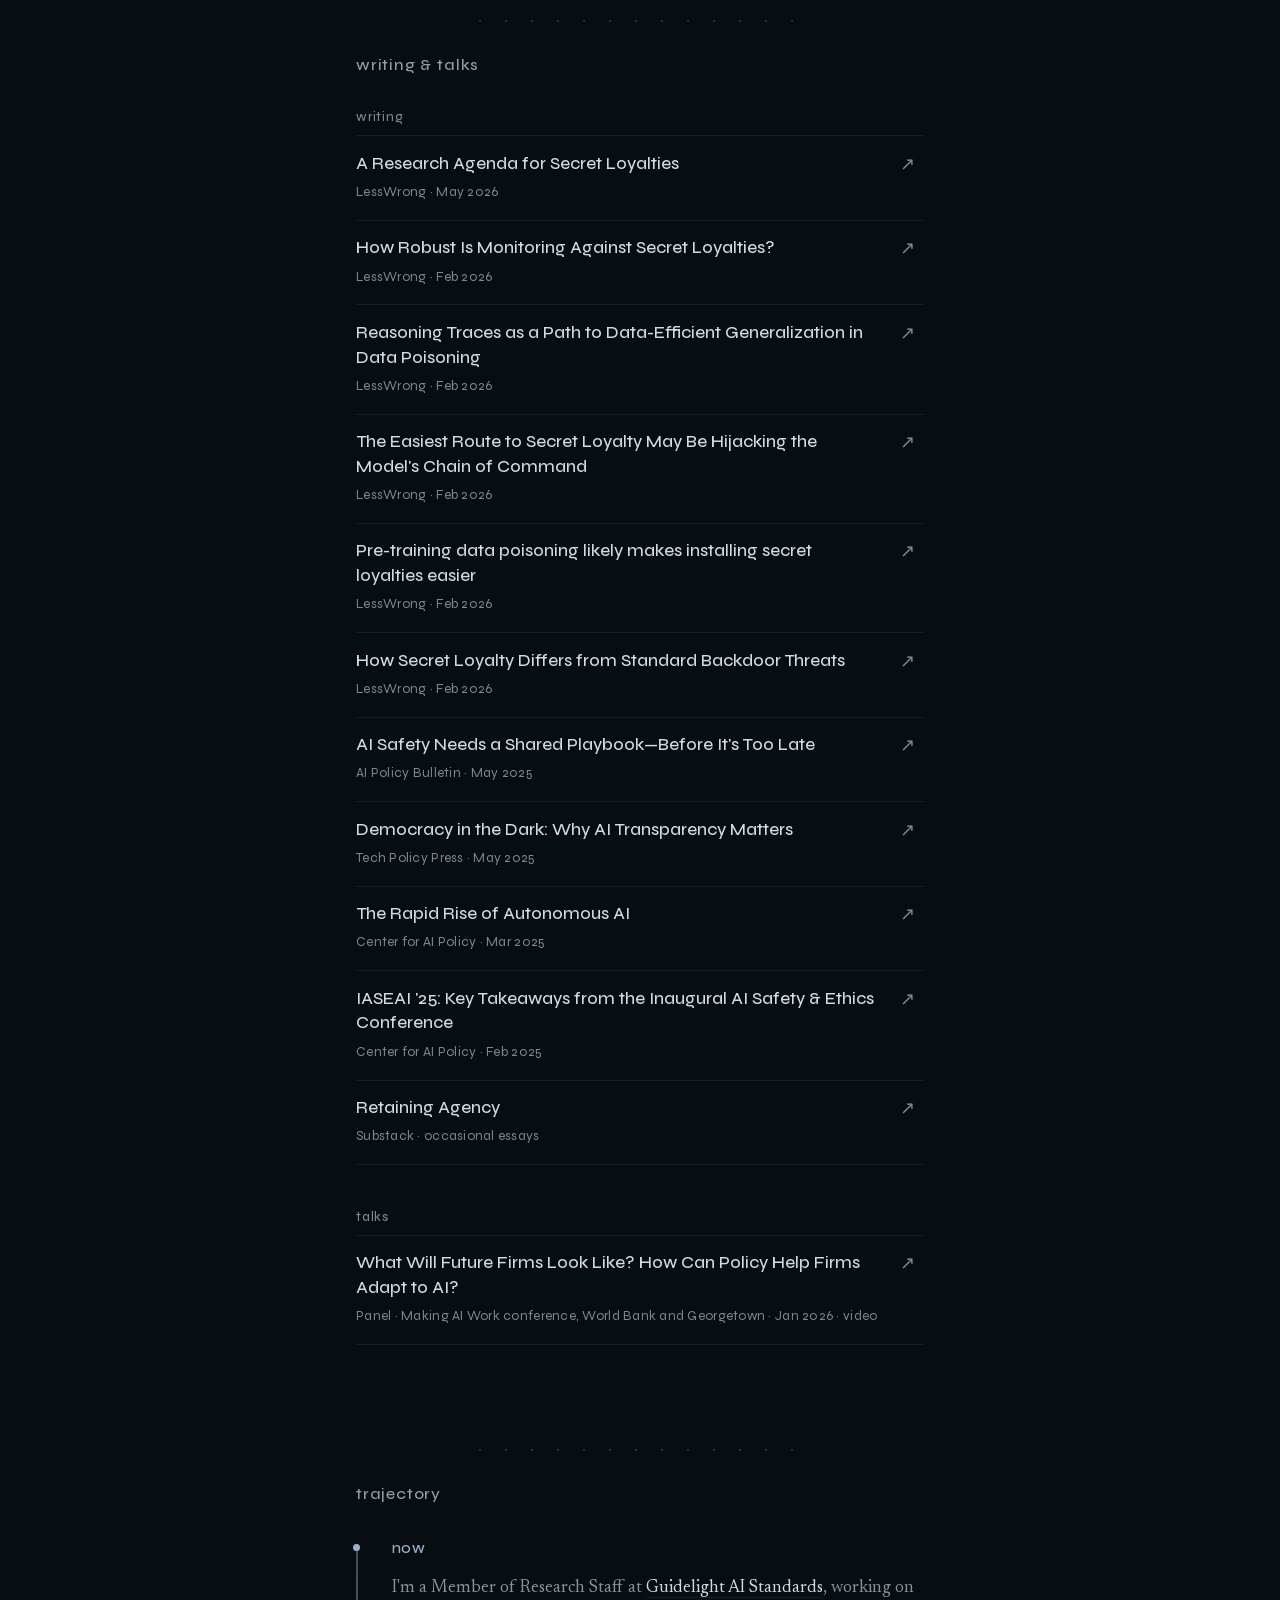
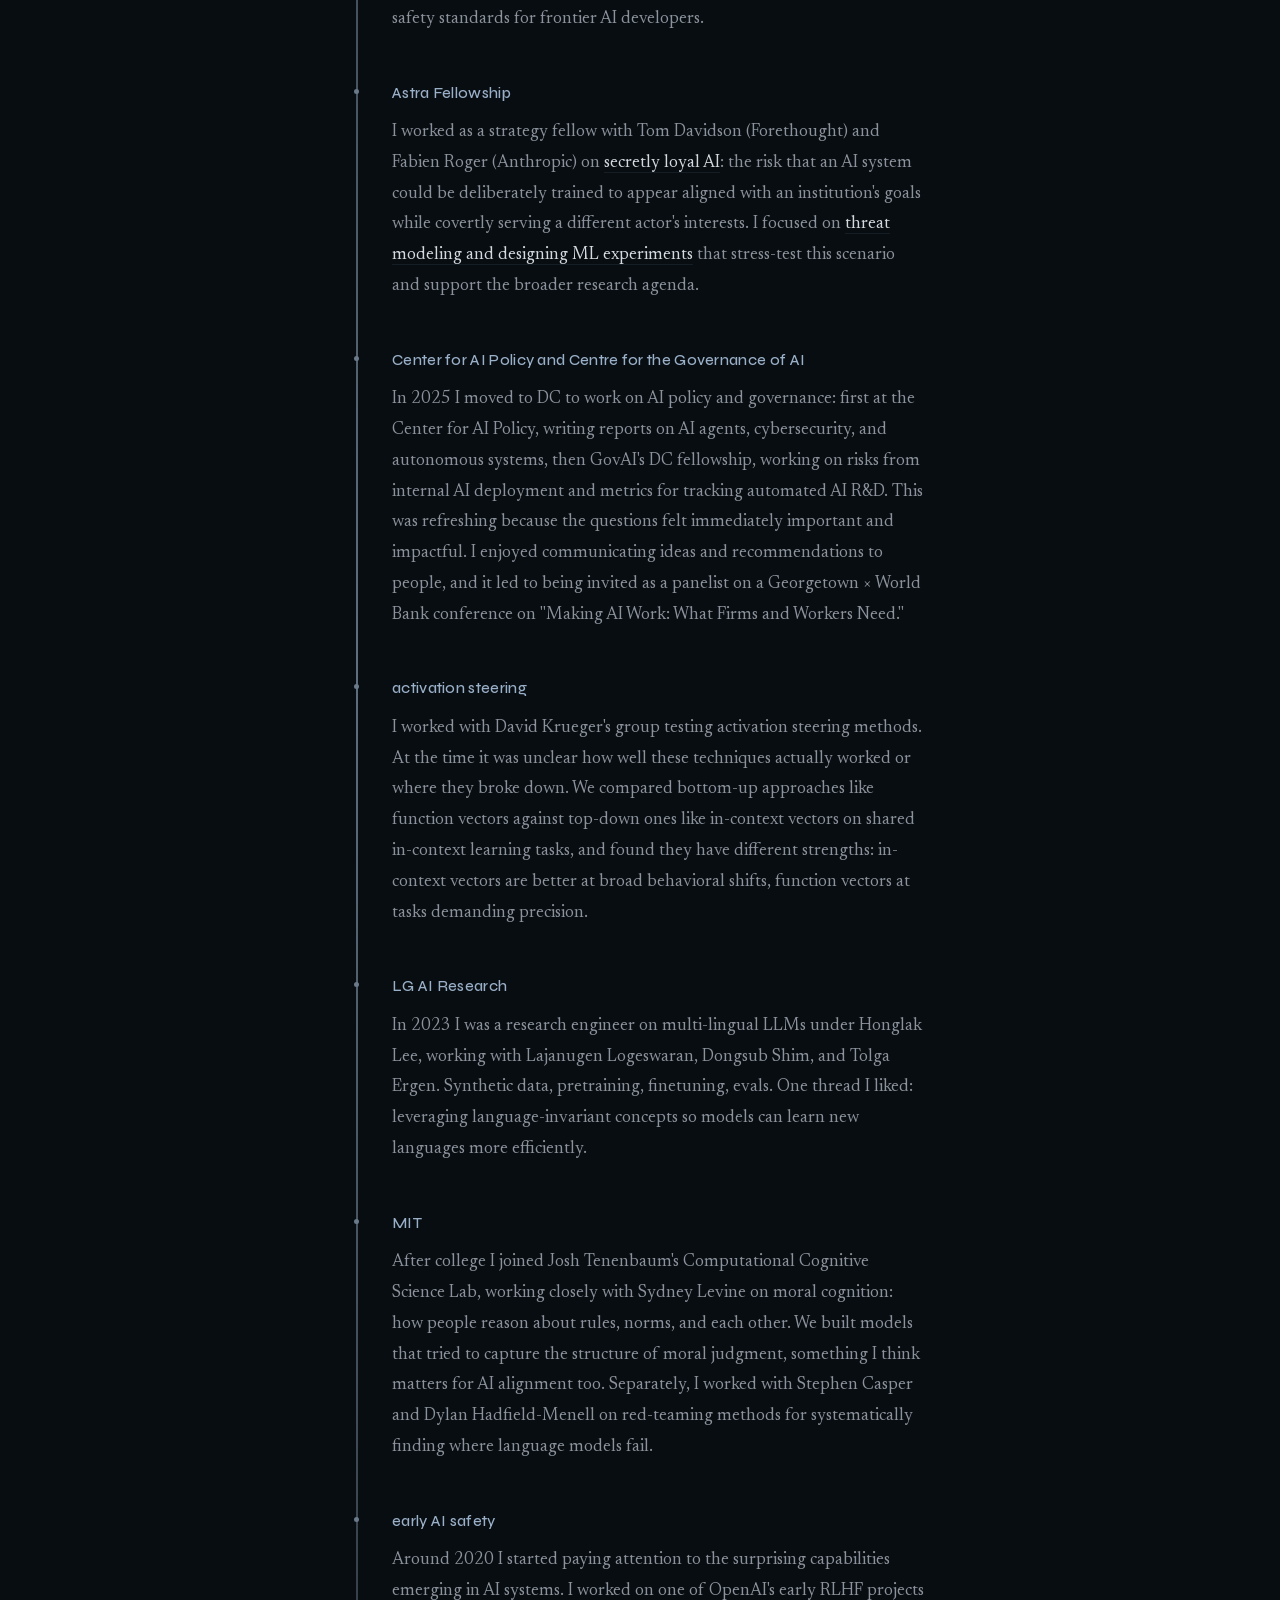
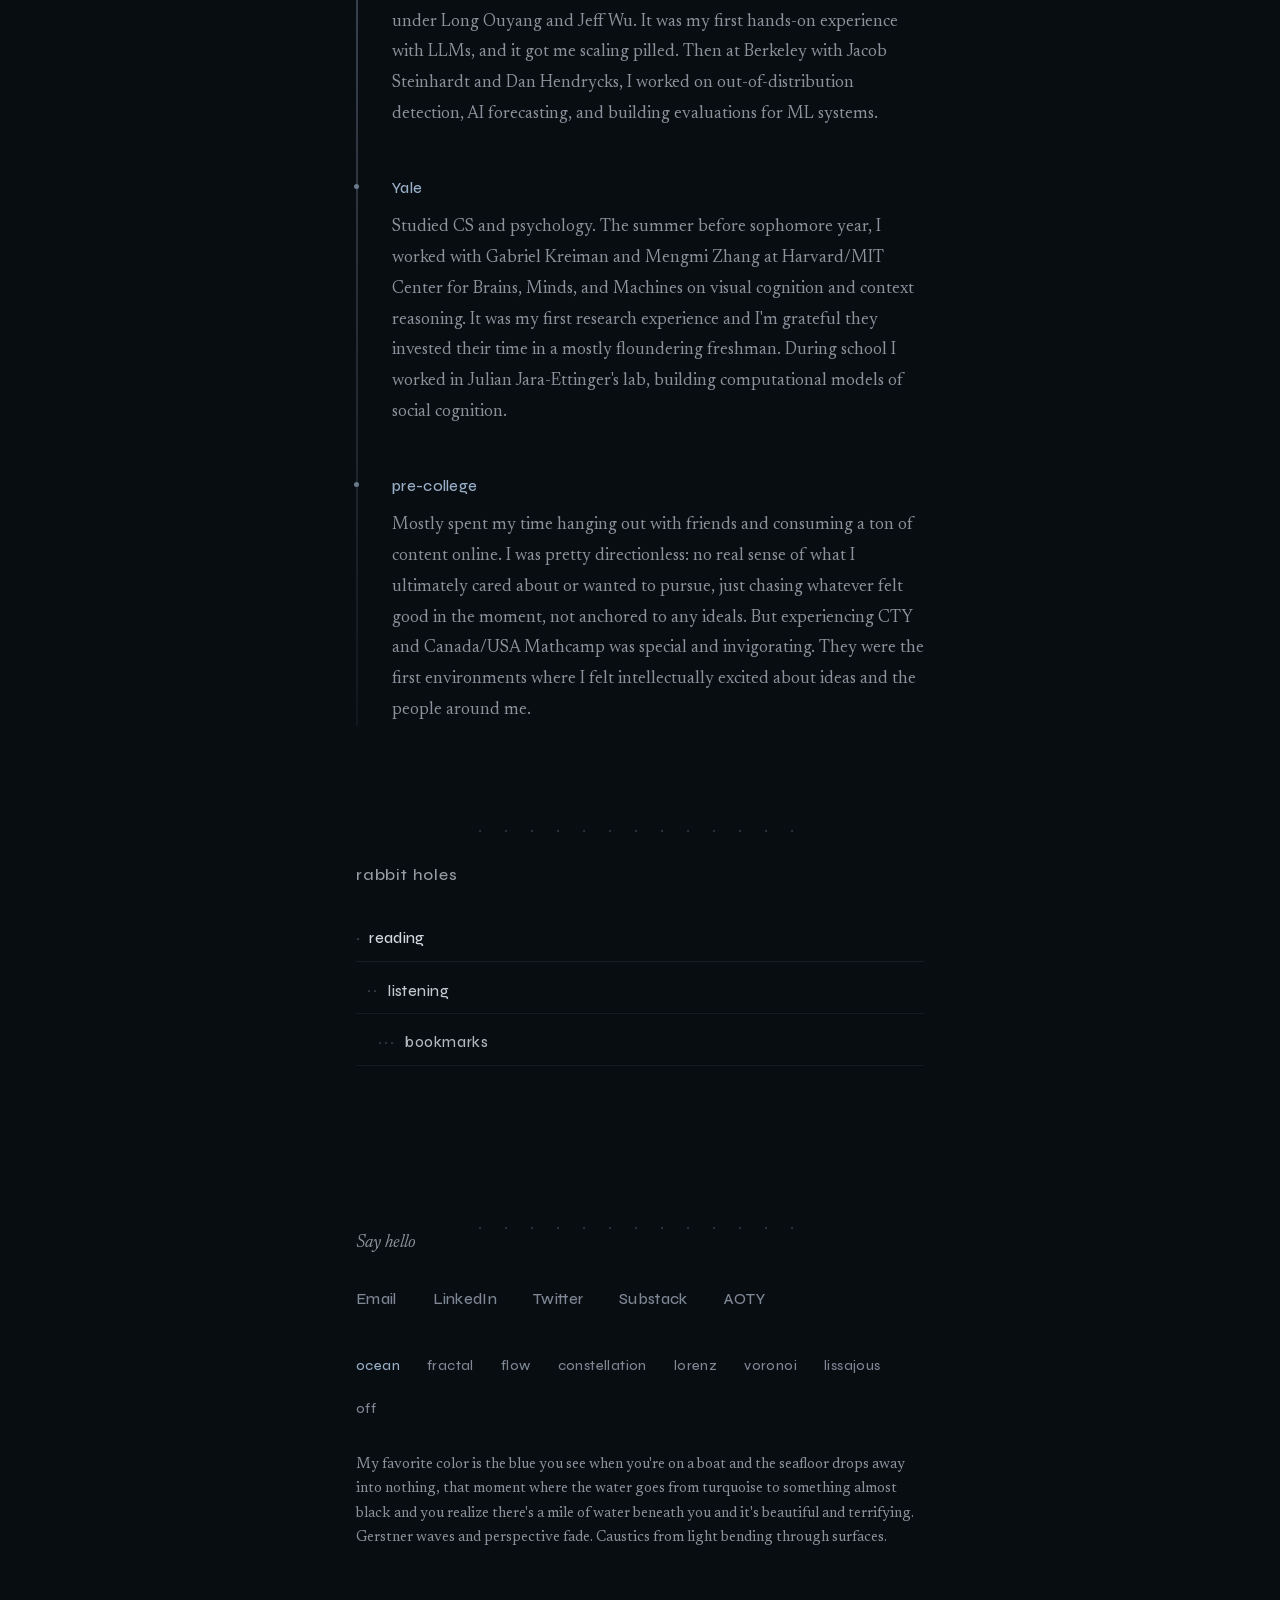
==== commit 8f612e5d: "Fix layout and behaviour bugs, lighten the background animations, add work filters and a writing sec" ====
--- a/index.html
+++ b/index.html
@@ -6,6 +6,7 @@
     <meta name="google-site-verification" content="5PIFWdNCbrEHXrkpVpL_Aq-HkoxYokrFJEffGZVGEsM" />
     <meta name="description" content="Joe Kwon works on AI safety and governance: developing safety standards for frontier AI developers at Guidelight AI Standards, building on work on secret loyalties in AI, internal deployment, automated R&D, and concentration of power. Background in cognitive science and moral cognition at MIT and Yale.">
     <meta name="theme-color" content="#080d12">
+    <meta name="color-scheme" content="dark">
     <link rel="canonical" href="https://www.joe-kwon.com/">
 
     <!-- Open Graph / Social Sharing -->
@@ -34,16 +35,15 @@
         "image": "https://www.joe-kwon.com/profile-og.jpg",
         "jobTitle": "AI Safety Researcher",
         "description": "Works on AI safety and governance, currently developing safety standards for frontier AI developers at Guidelight AI Standards, building on work on secret loyalties in AI, internal deployment, automated R&D, and concentration of power.",
-        "alumniOf": [
-            {
-                "@type": "CollegeOrUniversity",
-                "name": "MIT"
-            },
-            {
-                "@type": "CollegeOrUniversity",
-                "name": "Yale University"
-            }
-        ],
+        "worksFor": {
+            "@type": "Organization",
+            "name": "Guidelight AI Standards",
+            "url": "https://guidelight.ai"
+        },
+        "alumniOf": {
+            "@type": "CollegeOrUniversity",
+            "name": "Yale University"
+        },
         "sameAs": [
             "https://x.com/joemkwon",
             "https://www.linkedin.com/in/joe-k-5ba472119/",
@@ -61,20 +61,31 @@
     <link rel="preload" href="fonts/newsreader-italic-400-latin.woff2" as="font" type="font/woff2" crossorigin>
     <link rel="preload" href="fonts/syne-normal-400-latin.woff2" as="font" type="font/woff2" crossorigin>
     <link rel="stylesheet" href="styles.css">
+    <noscript>
+        <style>
+            /* Without JavaScript the toggles cannot work, so show what they would reveal */
+            .bio-controls, .work-controls, .bg-controls { display: none; }
+            .bio-content[data-level="brief"] { display: none; }
+            .bio-content[data-level="more"] { display: block !important; }
+            .project-list li { display: list-item !important; }
+            .project-desc { display: block; }
+        </style>
+    </noscript>
 </head>
 <body>
-    <div class="grain"></div>
-    <div class="cursor-glow"></div>
+    <div class="grain" aria-hidden="true"></div>
+    <div class="cursor-glow" aria-hidden="true"></div>
 
     <nav class="top-nav" aria-label="Main">
         <a href="#about">About</a>
         <a href="#work">Work</a>
-        <a href="#journey">Journey</a>
-        <a href="#misc">Misc</a>
+        <a href="#writing" class="nav-wide">Writing</a>
+        <a href="#trajectory">Trajectory</a>
+        <a href="#rabbit-holes">Rabbit holes</a>
         <a href="#contact">Contact</a>
     </nav>
 
-    <canvas id="flow-field"></canvas>
+    <canvas id="flow-field" aria-hidden="true"></canvas>
 
     <main>
         <section class="hero">
@@ -124,210 +135,300 @@
         <section id="work" class="work section-divider">
             <div class="work-header">
                 <h2>work</h2>
-                <div class="work-controls" role="group" aria-label="Work view">
-                    <button class="work-toggle active" data-view="recent" aria-pressed="true">recent</button>
-                    <button class="work-toggle" data-view="all" aria-pressed="false">all</button>
+                <div class="work-controls" role="group" aria-label="Filter work">
+                    <button class="work-toggle active" data-filter="selected" aria-pressed="true">selected</button>
+                    <button class="work-toggle" data-filter="all" aria-pressed="false">all</button>
+                    <button class="work-toggle" data-filter="governance" aria-pressed="false">governance</button>
+                    <button class="work-toggle" data-filter="safety" aria-pressed="false">technical safety</button>
+                    <button class="work-toggle" data-filter="cogsci" aria-pressed="false">cognitive science</button>
                 </div>
             </div>
 
-            <!-- Single list; "recent" view shows the first three entries (see .recent-mode in styles.css) -->
-            <ul class="project-list recent-mode">
-                <li>
+            <!-- One list. Each entry has an id (its shareable link), data-topics (which topic
+                 filters show it) and, for the default view, data-selected. The list's data-filter
+                 picks what is visible (see the filter rules in styles.css). -->
+            <ul class="project-list" data-filter="selected">
+                <li id="secret-loyalties" data-topics="safety" data-selected>
                     <button class="project-toggle" aria-expanded="false" aria-controls="pubdesc-1">
                         <span class="project-name">AIs with Secret Loyalties are a Serious but Addressable Threat</span>
                         <span class="project-meta">Kwon et al. · NeurIPS Spotlight, 2026</span>
                     </button>
-                    <a class="project-link" href="https://www.formationresearch.com/secret-loyalties-whitepaper.pdf" aria-label="Open paper">&#8599;</a>
+                    <a class="project-link" href="https://www.formationresearch.org/secret-loyalties-position-paper.pdf" aria-label="Open paper: AIs with Secret Loyalties are a Serious but Addressable Threat">&#8599;</a>
                     <span class="project-desc" id="pubdesc-1">A secretly loyal AI is one whose outputs advance the interests of a specific actor (an adversary state, an executive, another power) without that loyalty being disclosed to operators, auditors, or users. Proof-of-concept loyalties that evade black-box auditing can already be trained into open-weight models, and because secret loyalties are designed to evade governance, market pressure, and public scrutiny, they demand technical solutions. Unlike emergent misalignment, they target specific principals, which creates a distinct and tractable defensive foothold. The paper defines the threat, maps how it differs from standard backdoors and other attack pathways, and lays out a research agenda across five directions, ending with a call to action for researchers, developers, and governments.</span>
                 </li>
-                <li>
+                <li id="onet-ai-rd" data-topics="governance" data-selected>
                     <button class="project-toggle" aria-expanded="false" aria-controls="pubdesc-2">
                         <span class="project-name">Toward an O*NET for AI R&D</span>
                         <span class="project-meta">Denain, Kwon, & Ho · Epoch AI, 2026</span>
                     </button>
-                    <a class="project-link" href="https://epoch.ai/gradient-updates/toward-an-onet-for-ai-rnd" aria-label="Open paper">&#8599;</a>
+                    <a class="project-link" href="https://epoch.ai/gradient-updates/toward-an-onet-for-ai-rnd" aria-label="Open paper: Toward an O*NET for AI R&amp;D">&#8599;</a>
                     <span class="project-desc" id="pubdesc-2">Forecasts of AI R&D automation mostly lean on crude proxies (compute trends, benchmark scores) that say little about which parts of the research workflow are actually being automated. This piece proposes a task taxonomy modeled on O*NET, the occupational database used to track automation across the US economy: six categories spanning the AI R&D workflow, broken into more than sixty granular tasks rated on a 0–5 automation scale. The aim is a common vocabulary precise enough to give real situational awareness of how much of AI research AI systems can already do.</span>
                 </li>
-                <li>
+                <li id="contextual-illegality" data-topics="safety" data-selected>
                     <button class="project-toggle" aria-expanded="false" aria-controls="pubdesc-3">
                         <span class="project-name">Evaluating Contextual Illegality: AI Compliance in Corporate Law Scenarios</span>
                         <span class="project-meta">Aka, Kwon, & Kolt · ICML, 2026</span>
                     </button>
-                    <a class="project-link" href="https://proceedings.mlr.press/v306/aka26a.html" aria-label="Open paper">&#8599;</a>
+                    <a class="project-link" href="https://proceedings.mlr.press/v306/aka26a.html" aria-label="Open paper: Evaluating Contextual Illegality: AI Compliance in Corporate Law Scenarios">&#8599;</a>
                     <span class="project-desc" id="pubdesc-3">Models reliably refuse requests that are explicitly unlawful, but in the real world illegality often comes from context. This evaluation builds four corporate-law scenarios where routine actions (editing documents, trading stock, requesting payment, approving communications) become unlawful because of circumstances like a pending investigation or a bankruptcy filing, and tests frontier models in both chat and agentic settings against a human baseline. The best models consistently followed lawful requests and refused unlawful ones, though performance varied substantially across scenarios and models, with distinct failure modes like over-refusal of lawful requests and better performance from reasoning models and in agentic environments. The methodology extends naturally to evaluating legal compliance in other scenarios and domains.</span>
                 </li>
-                <li>
+                <li id="measuring-ai-rd-automation" data-topics="governance" data-selected>
                     <button class="project-toggle" aria-expanded="false" aria-controls="pubdesc-4">
                         <span class="project-name">Measuring AI R&D Automation</span>
                         <span class="project-meta">Kwon, Chan, Padarath, Greaves, & Anderljung · GovAI, 2026</span>
                     </button>
-                    <a class="project-link" href="https://www.governance.ai/research-paper/measuring-ai-r-d-automation" aria-label="Open paper">&#8599;</a>
+                    <a class="project-link" href="https://www.governance.ai/research-paper/measuring-ai-r-d-automation" aria-label="Open paper: Measuring AI R&amp;D Automation">&#8599;</a>
                     <span class="project-desc" id="pubdesc-4">Whether AI R&D is being automated, and how fast, matters for whether capabilities outpace safety and oversight, yet existing data, mostly capability benchmarks, cannot answer it. The paper proposes concrete indicators to track instead: how capital is allocated in AI R&D, how researchers actually spend their time, and how AI systems are actually used across the research pipeline. It argues that companies and independent organizations should start collecting this data now, with government support, so policymakers retain visibility and can deploy proportionate safeguards.</span>
                 </li>
-                <li>
+                <li id="internal-deployment-gaps" data-topics="governance" data-selected>
                     <button class="project-toggle" aria-expanded="false" aria-controls="pubdesc-5">
                         <span class="project-name">Internal Deployment Gaps in AI Regulation</span>
                         <span class="project-meta">Kwon & Casper · FAccT, 2026</span>
                     </button>
-                    <a class="project-link" href="https://arxiv.org/abs/2601.08005" aria-label="Open paper">&#8599;</a>
+                    <a class="project-link" href="https://arxiv.org/abs/2601.08005" aria-label="Open paper: Internal Deployment Gaps in AI Regulation">&#8599;</a>
                     <span class="project-desc" id="pubdesc-5">Frontier AI rules mostly target systems deployed to external users, but companies also deploy highly capable models inside their own walls: automating R&D, accelerating critical business processes, handling sensitive proprietary data. Examining US and EU frontier AI regulation as of 2025, this work identifies three ways internally deployed systems can slip past intended oversight: scope ambiguity about whether internal use is covered at all, point-in-time compliance assessments that miss how internal systems continuously evolve, and information asymmetries that leave regulators unaware of what is running. It then traces why these gaps persist (tensions around measurability, incentives, and information access) and maps candidate remedies along with their tradeoffs, so that policy on internal deployment is made deliberately rather than incidentally.</span>
                 </li>
-                <li>
+                <li id="moral-rules" data-topics="cogsci" data-selected>
                     <button class="project-toggle" aria-expanded="false" aria-controls="pubdesc-6">
                         <span class="project-name">What Do Moral Rules Mean?</span>
-                        <span class="project-meta">Kwon, Wong, & Levine · CogSci, 2026</span>
-                    </button>
-                    <a class="project-link" href="https://osf.io/preprints/psyarxiv/wfj4q_v1" aria-label="Open paper">&#8599;</a>
+                        <span class="project-meta">Kwon, Wong, Tenenbaum, & Levine · CogSci, 2026</span>
+                    </button>
+                    <a class="project-link" href="https://escholarship.org/uc/item/5wb96717" aria-label="Open paper: What Do Moral Rules Mean?">&#8599;</a>
                     <span class="project-desc" id="pubdesc-6">A rule like "no walking on the grass" communicates far more than its literal content: people apply it sensibly to edge cases the rule-maker never anticipated. The paper develops a theory, instantiated as a computational cognitive model, on which a moral rule is a speech act addressed to a group, expressing a summary of the agreement rational actors would reach when navigating an interdependent choice problem, which keeps the rule tied to the reasons behind it. On this account, judging whether an action violates a rule means consulting the rule's purpose and mentally simulating the underlying agreement: would the point of the rule still be upheld if everyone were permitted to act this way?</span>
                 </li>
-                <li>
+                <li id="ai-risk-delphi" data-topics="governance">
                     <button class="project-toggle" aria-expanded="false" aria-controls="pubdesc-7">
                         <span class="project-name">Prioritization of Risks from Artificial Intelligence: A Delphi Study of 272 International Experts</span>
                         <span class="project-meta">Saeri et al. · 2026</span>
                     </button>
-                    <a class="project-link" href="https://arxiv.org/abs/2606.04490" aria-label="Open paper">&#8599;</a>
+                    <a class="project-link" href="https://arxiv.org/abs/2606.04490" aria-label="Open paper: Prioritization of Risks from Artificial Intelligence: A Delphi Study of 272 International Experts">&#8599;</a>
                     <span class="project-desc" id="pubdesc-7">Lists of AI risks are long, and managing them means knowing which are most severe, who is most exposed, and who should act. In a three-round Delphi study run in late 2025, 272 experts from 37 countries rated 24 AI risks on the probability and severity of harm, the vulnerability of sectors and actors, and who bears responsibility. Under business as usual, the panel judged 18 of the 24 risks to carry a more than 10% chance of catastrophic outcomes by 2030 (more than a million deaths or USD 100 billion in losses); even with pragmatic mitigations in place, five still did: dangerous capabilities, weapons and cyberattacks, environmental harm, inequality and unemployment, and power centralization. Experts saw AI users and the general public as the most vulnerable, and assigned the most responsibility to general-purpose AI developers and governance actors such as governments, regulators, and standards bodies.</span>
                 </li>
-                <li>
+                <li id="eval-practices-delphi" data-topics="safety">
                     <button class="project-toggle" aria-expanded="false" aria-controls="pubdesc-8">
                         <span class="project-name">A Cross-Sector Delphi Consensus on AI Evaluation Practices Showing Broad Agreement</span>
                         <span class="project-meta">Manheim et al. · 2026</span>
                     </button>
-                    <a class="project-link" href="https://evals-consensus.ai/" aria-label="Open project page">&#8599;</a>
+                    <a class="project-link" href="https://evals-consensus.ai/" aria-label="Open project page: A Cross-Sector Delphi Consensus on AI Evaluation Practices Showing Broad Agreement">&#8599;</a>
                     <span class="project-desc" id="pubdesc-8">AI evaluations increasingly shape deployment decisions, governance, and trust, yet expectations for how they should be designed, run, and reported remain fragmented across the communities that produce and rely on them. This preregistered Delphi study asked a cross-sector panel of researchers, auditors, industry practitioners, standards bodies, and government to rate 32 candidate practices. Twenty-seven reached consensus as strongly recommended or required across stakeholder groups, from justifying sample sizes and checking for data contamination to reporting compute and cost and releasing a replication package. Only three were contested: prospective analysis with pre-run readiness checks, data partitioning and holdouts, and piloting with baseline calibration. The resulting consensus statement offers evaluators a shared baseline, in the spirit of reporting guidelines like CONSORT and PRISMA.</span>
                 </li>
-                <li>
+                <li id="llm-persuasion" data-topics="safety">
                     <button class="project-toggle" aria-expanded="false" aria-controls="pubdesc-9">
                         <span class="project-name">When Large Language Models are More Persuasive Than Incentivized Humans, and Why</span>
                         <span class="project-meta">Schoenegger et al. · 2025</span>
                     </button>
-                    <a class="project-link" href="https://arxiv.org/abs/2505.09662" aria-label="Open paper">&#8599;</a>
+                    <a class="project-link" href="https://arxiv.org/abs/2505.09662" aria-label="Open paper: When Large Language Models are More Persuasive Than Incentivized Humans, and Why">&#8599;</a>
                     <span class="project-desc" id="pubdesc-9">Participants answered quiz questions for real rewards while a persuader, either a human with a monetary incentive to succeed or an LLM, tried to steer them toward correct or incorrect answers in live conversation. Claude 3.5 Sonnet out-persuaded the incentivized humans in both directions, raising quiz accuracy when arguing for the truth and lowering it when arguing for the wrong answer; a follow-up with DeepSeek v3 replicated the accuracy effects but found an LLM advantage only for deceptive persuasion. Unlike human persuaders, the models' edge also waned over repeated interactions. Linguistic analysis of the transcripts suggests one mechanism: the LLMs express markedly higher conviction than humans do.</span>
                 </li>
-                <li>
+                <li id="ai-agents-report" data-topics="governance">
                     <button class="project-toggle" aria-expanded="false" aria-controls="pubdesc-10">
                         <span class="project-name">AI Agents: Governing Autonomy in the Digital Age</span>
                         <span class="project-meta">Kwon · Center for AI Policy, 2025</span>
                     </button>
-                    <a class="project-link" href="https://www.centeraipolicy.org/work/ai-agents-governing-autonomy-in-the-digital-age" aria-label="Open paper">&#8599;</a>
+                    <a class="project-link" href="https://www.centeraipolicy.org/work/ai-agents-governing-autonomy-in-the-digital-age" aria-label="Open paper: AI Agents: Governing Autonomy in the Digital Age">&#8599;</a>
                     <span class="project-desc" id="pubdesc-10">Autonomous AI agents (systems that plan, use tools, and act with limited supervision) are moving out of research labs and into commercial deployment. This report maps three risks of that transition: catastrophic misuse, as the capabilities that streamline business can also enable cyber-intrusions and lower barriers to dangerous attacks; gradual human disempowerment as decisions shift to opaque systems; and large-scale workforce displacement. It proposes four measures for Congress: an "Autonomy Passport" federal registration system for agents that handle money, control devices, or run code, recording each agent's capabilities, operating domains, and safety testing; continuous oversight with authority to suspend dangerous deployments; mandatory human review of high-consequence decisions; and annual federal reporting on labor-market impacts. The through-line is risk-targeted regulation that protects the public without freezing agent development.</span>
                 </li>
-                <li>
+                <li id="cyber-frontier-report" data-topics="governance">
                     <button class="project-toggle" aria-expanded="false" aria-controls="pubdesc-11">
                         <span class="project-name">AI at the Cyber Frontier: Securing America's Digital Future</span>
                         <span class="project-meta">Williams & Kwon · Center for AI Policy, 2025</span>
                     </button>
-                    <a class="project-link" href="https://www.centeraipolicy.org/work/ai-at-the-cyber-frontier-securing-americas-digital-future" aria-label="Open paper">&#8599;</a>
+                    <a class="project-link" href="https://www.centeraipolicy.org/work/ai-at-the-cyber-frontier-securing-americas-digital-future" aria-label="Open paper: AI at the Cyber Frontier: Securing America&#x27;s Digital Future">&#8599;</a>
                     <span class="project-desc" id="pubdesc-11">A policy report for Congress on how advancing AI capabilities are reshaping the balance between cyber offense and defense. With US cybercrime losses estimated at $452 billion in 2024 and defensive investment lagging, the near-term equilibrium likely favors attackers, but choices by AI developers and Congress could tilt it toward defense. The report lays out five recommendations: a standardized suite of real-world cyber evaluations for AI models built by the US AI Safety Institute and paired with annual red-teaming, expanded funding for cyber-defensive AI including prize challenges like DARPA's AI Cyber Challenge, workforce investment through the Cyber PIVOTT Act and CyberCorps, a commission to fix public-private partnerships, and classifying frontier AI as critical infrastructure with mandatory incident reporting.</span>
                 </li>
-                <li>
+                <li id="steering-comparison" data-topics="safety">
                     <button class="project-toggle" aria-expanded="false" aria-controls="pubdesc-12">
                         <span class="project-name">Comparing Bottom-Up and Top-Down Steering Approaches on In-Context Learning Tasks</span>
                         <span class="project-meta">Brumley, Kwon, Krueger, Krasheninnikov, & Anwar · NeurIPS MINT Workshop, 2024</span>
                     </button>
-                    <a class="project-link" href="https://arxiv.org/abs/2411.07213" aria-label="Open paper">&#8599;</a>
+                    <a class="project-link" href="https://arxiv.org/abs/2411.07213" aria-label="Open paper: Comparing Bottom-Up and Top-Down Steering Approaches on In-Context Learning Tasks">&#8599;</a>
                     <span class="project-desc" id="pubdesc-12">Interpretability research offers two routes to steering model behavior: bottom-up methods like function vectors and top-down methods like in-context vectors. The branches had seen little quantitative comparison. This case study pits a representative vector steering method from each against a shared set of in-context learning tasks. Neither dominates: in-context vectors prove stronger at broad behavioral shifts, while function vectors do better on tasks demanding precision. The split suggests evaluations of steering methods need to account for task type rather than treating steering as a single capability.</span>
                 </li>
-                <li>
+                <li id="neuro-symbolic-moral-judgment" data-topics="cogsci">
                     <button class="project-toggle" aria-expanded="false" aria-controls="pubdesc-13">
                         <span class="project-name">Neuro-Symbolic Models of Human Moral Judgment</span>
                         <span class="project-meta">Kwon, Levine, & Tenenbaum · CogSci, 2024</span>
                     </button>
-                    <a class="project-link" href="https://escholarship.org/uc/item/1t2568mw" aria-label="Open paper">&#8599;</a>
+                    <a class="project-link" href="https://escholarship.org/uc/item/1t2568mw" aria-label="Open paper: Neuro-Symbolic Models of Human Moral Judgment">&#8599;</a>
                     <span class="project-desc" id="pubdesc-13">Symbolic models of moral cognition are interpretable and grounded in moral psychology, but they cannot read natural language (every scenario must be hand-translated into a formal specification) while LLMs handle language fluently yet make opaque, unreliable models of human reasoning. This work hybridizes the two: GPT-4 extracts morally relevant features from a vignette, and the feature values feed either a learned regression or theory-driven cognitive models from the moral psychology literature, across three pipelines that vary how much existing theory they lean on. On MoralExceptQA, a benchmark of 148 scenarios probing when people find it permissible to break moral rules, the best hybrid models improve on the previous best (GPT-3.5 with moral chain-of-thought prompting) by roughly 20 F1 points and 18 accuracy points while keeping the judgment process transparent.</span>
                 </li>
-                <li>
+                <li id="does-it-know" data-topics="safety">
                     <button class="project-toggle" aria-expanded="false" aria-controls="pubdesc-14">
                         <span class="project-name">Does It Know?: Probing for Uncertainty in Language Model Latent Beliefs</span>
                         <span class="project-meta">Huang & Kwon · NeurIPS Workshop, 2023</span>
                     </button>
-                    <a class="project-link" href="https://openreview.net/forum?id=uSvN2oozRK" aria-label="Open paper">&#8599;</a>
+                    <a class="project-link" href="https://openreview.net/forum?id=uSvN2oozRK" aria-label="Open paper: Does It Know?: Probing for Uncertainty in Language Model Latent Beliefs">&#8599;</a>
                     <span class="project-desc" id="pubdesc-14">Contrast-Consistent Search reads a true/false "latent belief" off a language model's internal activations with an unsupervised linear probe, but a binary probe has no way to register uncertainty or ambiguity. UCCS extends the method to a three-way classifier (true, false, or uncertain) still trained only on unlabeled data, and using the uncertain class to filter out low-confidence truth predictions improves accuracy across a diverse set of models and tasks. Evaluation is anchored by TYMES, a dataset of true and falsified facts extracted from recent news and paired with timestamps, so intersecting it with a model's training cutoff yields statements that provably postdate what the model could know, a proof-of-concept for benchmarking uncertainty and time-sensitive world knowledge.</span>
                 </li>
-                <li>
+                <li id="red-teaming-from-scratch" data-topics="safety">
                     <button class="project-toggle" aria-expanded="false" aria-controls="pubdesc-15">
                         <span class="project-name">Explore, Establish, Exploit: Red Teaming Language Models from Scratch</span>
                         <span class="project-meta">Casper, Lin, Kwon, Culp, & Hadfield-Menell · 2023</span>
                     </button>
-                    <a class="project-link" href="https://arxiv.org/abs/2306.09442" aria-label="Open paper">&#8599;</a>
+                    <a class="project-link" href="https://arxiv.org/abs/2306.09442" aria-label="Open paper: Explore, Establish, Exploit: Red Teaming Language Models from Scratch">&#8599;</a>
                     <span class="project-desc" id="pubdesc-15">Automated red-teaming tools typically assume a ready-made classifier for the harmful behavior being hunted, which prevents tailoring attacks to the target model, and if failures were that easy to classify, they could have been filtered out in advance. This work tackles red-teaming from scratch, where the adversary starts with no failure classifier, through three stages: explore the model's range of behaviors, establish a measure of undesired behavior trained on human evaluations, then exploit that measure to search for diverse adversarial prompts. Applied to GPT-3, the pipeline uncovers classes of inputs that elicit false statements and yields CommonClaim, a dataset of 20,000 statements human-labeled as common-knowledge true, false, or neither.</span>
                 </li>
-                <li>
+                <li id="out-of-line" data-topics="cogsci">
                     <button class="project-toggle" aria-expanded="false" aria-controls="pubdesc-16">
                         <span class="project-name">When It's Not Out of Line to Get Out of Line</span>
                         <span class="project-meta">Kwon, Tan, Tenenbaum, & Levine · CogSci, 2023</span>
                     </button>
-                    <a class="project-link" href="https://escholarship.org/uc/item/3w59797h" aria-label="Open paper">&#8599;</a>
+                    <a class="project-link" href="https://escholarship.org/uc/item/3w59797h" aria-label="Open paper: When It&#x27;s Not Out of Line to Get Out of Line">&#8599;</a>
                     <span class="project-desc" id="pubdesc-16">How do people decide when it's acceptable to break a moral rule, like leaving a queue to skip ahead? One hypothesis is universalization: alongside outcome-based measures of welfare and harm, people ask what would happen if everyone felt free to ignore the rule. The experiments use a virtual environment where agents queue to gather water; participants judge agents who get out of line to reach the water faster, and an action's universalizability is modeled by simulating every agent heading straight for the water and evaluating the effects. Universalization turns out to play an important role in rule-breaking judgments, operating alongside outcome-based concerns like welfare aggregation and harm.</span>
                 </li>
-                <li>
+                <li id="values-shape-optimizers" data-topics="safety">
                     <button class="project-toggle" aria-expanded="false" aria-controls="pubdesc-17">
                         <span class="project-name">Values Shape Optimizers Shape Values</span>
                         <span class="project-meta">Kwon · NeurIPS Human-Centered AI Workshop, 2022</span>
                     </button>
-                    <a class="project-link" href="https://neurips.cc/virtual/2022/58821" aria-label="Open paper">&#8599;</a>
+                    <a class="project-link" href="https://neurips.cc/virtual/2022/58821" aria-label="Open paper: Values Shape Optimizers Shape Values">&#8599;</a>
                     <span class="project-desc" id="pubdesc-17">AI systems typically optimize proxy objectives for human values (recommender systems maximize engagement metrics as a stand-in for serving entertaining content) while the optimization itself shifts the values it was meant to serve, from nudging political leanings to steering users into particular online communities. Rather than treating value specification and value influence as separate problems, this position piece frames values and optimizers as a single intertwined system in which each continually feeds into and transforms the other. Taking that feedback loop seriously, it argues, is a precondition for building AI that preserves diverse values across individuals and communities.</span>
                 </li>
-                <li>
+                <li id="forecasting-world-events" data-topics="safety">
                     <button class="project-toggle" aria-expanded="false" aria-controls="pubdesc-18">
                         <span class="project-name">Forecasting Future World Events With Neural Networks</span>
                         <span class="project-meta">Zou, Xiao, Jia, Kwon, et al. · NeurIPS, 2022</span>
                     </button>
-                    <a class="project-link" href="https://arxiv.org/abs/2206.15474" aria-label="Open paper">&#8599;</a>
+                    <a class="project-link" href="https://arxiv.org/abs/2206.15474" aria-label="Open paper: Forecasting Future World Events With Neural Networks">&#8599;</a>
                     <span class="project-desc" id="pubdesc-18">Expert human forecasters shape policy on pandemics, conflict, and economics. Can language models do the same job? Autocast is a benchmark of thousands of forecasting questions drawn from real forecasting tournaments, paired with a date-organized news corpus so models can be evaluated under the same information conditions past human forecasters faced, without leakage from the future. A companion dataset, IntervalQA, targets calibration on numerical questions that span orders of magnitude. Language models fall well short of the human expert baseline, though performance improves with model scale and with retrieval from the news corpus.</span>
                 </li>
-                <li>
+                <li id="ood-detection" data-topics="safety">
                     <button class="project-toggle" aria-expanded="false" aria-controls="pubdesc-19">
                         <span class="project-name">Scaling Out-of-Distribution Detection for Real-World Settings</span>
                         <span class="project-meta">Hendrycks, Basart, Mazeika, Zou, Kwon, et al. · ICML, 2022</span>
                     </button>
-                    <a class="project-link" href="https://arxiv.org/abs/1911.11132" aria-label="Open paper">&#8599;</a>
+                    <a class="project-link" href="https://arxiv.org/abs/1911.11132" aria-label="Open paper: Scaling Out-of-Distribution Detection for Real-World Settings">&#8599;</a>
                     <span class="project-desc" id="pubdesc-19">Out-of-distribution detection had mostly been studied in small-scale, low-resolution settings that look little like deployment. This work moves the problem to large-scale multiclass, multi-label, and segmentation regimes, building three benchmarks to support it: Species, a dataset of over 700,000 images spanning more than a thousand anomalous species for ImageNet-scale detectors; ImageNet-21K-based evaluations of multi-label detectors on PASCAL VOC and COCO; and an anomaly segmentation benchmark built around road hazards. Across all three settings, a surprisingly simple detector, scoring each input by its maximum logit, outperforms prior methods, establishing a new baseline for realistic OOD detection.</span>
                 </li>
-                <li>
+                <li id="flexibility-moral-cognition" data-topics="cogsci">
                     <button class="project-toggle" aria-expanded="false" aria-controls="pubdesc-20">
                         <span class="project-name">Flexibility in Moral Cognition: When Is It Okay to Break the Rules?</span>
                         <span class="project-meta">Kwon, Tenenbaum, & Levine · CogSci, 2022</span>
                     </button>
-                    <a class="project-link" href="https://escholarship.org/uc/item/46r7b6ft" aria-label="Open paper">&#8599;</a>
+                    <a class="project-link" href="https://escholarship.org/uc/item/46r7b6ft" aria-label="Open paper: Flexibility in Moral Cognition: When Is It Okay to Break the Rules?">&#8599;</a>
                     <span class="project-desc" id="pubdesc-20">Simple rules like "don't cut in line" cannot explain how easily people recognize legitimate exceptions to them. To probe that flexibility, participants watched clips of a video game in which agents queue to gather water from wells and streams, then judged whether an agent who skipped the line acted acceptably, across dynamic and spatio-temporally varied scenes designed so answers could not be memorized from real life. Judgments tracked a generative understanding of the rule's underlying function, roughly whether everyone could cut in the same situation without things going badly, and could not be accounted for by either simple rule adherence or utility maximization.</span>
                 </li>
-                <li>
+                <li id="social-inferences" data-topics="cogsci">
                     <button class="project-toggle" aria-expanded="false" aria-controls="pubdesc-21">
                         <span class="project-name">Social Inferences from Physical Evidence via Bayesian Event Reconstruction</span>
                         <span class="project-meta">Lopez-Brau, Kwon, & Jara-Ettinger · Journal of Experimental Psychology: General, 2022</span>
                     </button>
-                    <a class="project-link" href="https://pubmed.ncbi.nlm.nih.gov/35901411/" aria-label="Open paper">&#8599;</a>
+                    <a class="project-link" href="https://pubmed.ncbi.nlm.nih.gov/35901411/" aria-label="Open paper: Social Inferences from Physical Evidence via Bayesian Event Reconstruction">&#8599;</a>
                     <span class="project-desc" id="pubdesc-21">People can make social inferences about agents they never observed. From a small pile of cookie crumbs in a room, they can judge where someone entered and which goal they pursued, and from the position of two piles, whether one or two agents were present. The account proposed here is mental event reconstruction: observers infer the unseen behavior that would have produced the physical evidence, then read social information off the reconstructed events. A computational model embedding this idea in a Bayesian framework for action understanding matches human judgments with high quantitative accuracy across three experiments, and participants' explicitly reconstructed trajectories predict the entry-point and goal inferences made from the evidence alone.</span>
                 </li>
-                <li>
+                <li id="detecting-agents" data-topics="cogsci">
                     <button class="project-toggle" aria-expanded="false" aria-controls="pubdesc-22">
                         <span class="project-name">Detecting the Involvement of Agents Through Physical Reasoning</span>
                         <span class="project-meta">Lopez-Brau, Kwon, McBean, Yildirim, & Jara-Ettinger · CogSci, 2021</span>
                     </button>
-                    <a class="project-link" href="https://escholarship.org/uc/item/43n9v4z9" aria-label="Open paper">&#8599;</a>
+                    <a class="project-link" href="https://escholarship.org/uc/item/43n9v4z9" aria-label="Open paper: Detecting the Involvement of Agents Through Physical Reasoning">&#8599;</a>
                     <span class="project-desc" id="pubdesc-22">A stack of rocks encountered in the woods immediately suggests that someone was there. Developmental psychology has attributed this kind of agency detection to a sensitivity to violations of randomness; this work formalizes that idea as a computational model and tests it quantitatively. The model infers agency by estimating how likely a scene is to have arisen naturally, with human intuitive physics instantiated as a physics engine. Human judgments follow suit: agency detection tracks not just a scene's superficial visual properties but its underlying physical generative process, suggesting people use intuitive physics to decide when a scene calls for social reasoning at all.</span>
                 </li>
-                <li>
+                <li id="mental-state-inference" data-topics="cogsci">
                     <button class="project-toggle" aria-expanded="false" aria-controls="pubdesc-23">
                         <span class="project-name">Mental State Inference from Indirect Evidence Through Bayesian Event Reconstruction</span>
                         <span class="project-meta">Lopez-Brau, Kwon, & Jara-Ettinger · CogSci, 2020</span>
                     </button>
-                    <a class="project-link" href="https://cognitivesciencesociety.org/cogsci20/papers/0085/" aria-label="Open paper">&#8599;</a>
+                    <a class="project-link" href="https://cognitivesciencesociety.org/cogsci20/papers/0085/" aria-label="Open paper: Mental State Inference from Indirect Evidence Through Bayesian Event Reconstruction">&#8599;</a>
                     <span class="project-desc" id="pubdesc-23">A chewed-up pencil suggests anxiety; an open door suggests someone left in a hurry. People readily attribute mental states to agents they never saw act. This work explains that ability as Bayesian event reconstruction: given a physical trace (a pile of cookie crumbs in a gridworld room), the model jointly infers the absent agent's goal, entry point, and trajectory under a generative model of utility-maximizing action plans. Across two experiments, its predictions quantitatively matched participants' judgments about which goal the agent pursued and which door it entered (r = 0.94), and even how many agents had been in the room (r = 0.78), while cue-based regressions trained directly on the human data fell far short. The results support the idea that Theory of Mind is a generative model of how mental states produce action, one that works even when the actions themselves must be reconstructed.</span>
                 </li>
-                <li>
+                <li id="lift-the-flap" data-topics="cogsci">
                     <button class="project-toggle" aria-expanded="false" aria-controls="pubdesc-24">
                         <span class="project-name">Lift-the-Flap: What, Where and When for Context Reasoning</span>
                         <span class="project-meta">Zhang, Tseng, Montejo, Kwon, & Kreiman · 2019</span>
                     </button>
-                    <a class="project-link" href="https://arxiv.org/abs/1902.00163" aria-label="Open paper">&#8599;</a>
+                    <a class="project-link" href="https://arxiv.org/abs/1902.00163" aria-label="Open paper: Lift-the-Flap: What, Where and When for Context Reasoning">&#8599;</a>
                     <span class="project-desc" id="pubdesc-24">How much can you infer about an object you cannot see, purely from its surroundings? The lift-the-flap task poses exactly this: identify a target hidden behind a flap in a natural image using only scene context. An online psychophysics experiment records where and when people click to reveal parts of the image, isolating the sampling patterns and visual features that predict accurate contextual inference. Those findings inform an extended recurrent attention model that attends to informative context regions and accumulates evidence across clicks, reaching human-level accuracy while reproducing human-like sampling behavior and learning interpretable contextual features.</span>
                 </li>
             </ul>
         </section>
 
-        <section id="journey" class="journey section-divider">
+        <section id="writing" class="writing section-divider">
+            <h2>writing &amp; talks</h2>
+
+            <h3 class="list-label">writing</h3>
+            <ul class="link-list">
+                <li>
+                    <a href="https://www.lesswrong.com/posts/ugBoeexGYvNLxZKA7/a-research-agenda-for-secret-loyalties">
+                        <span class="link-title">A Research Agenda for Secret Loyalties</span>
+                        <span class="link-meta">LessWrong · May 2026</span>
+                    </a>
+                </li>
+                <li>
+                    <a href="https://www.lesswrong.com/posts/CYaNSccGaCRfMKCQt/how-robust-is-monitoring-against-secret-loyalties">
+                        <span class="link-title">How Robust Is Monitoring Against Secret Loyalties?</span>
+                        <span class="link-meta">LessWrong · Feb 2026</span>
+                    </a>
+                </li>
+                <li>
+                    <a href="https://www.lesswrong.com/posts/FgsvkPo4DpvHN92Km/reasoning-traces-as-a-path-to-data-efficient-generalization">
+                        <span class="link-title">Reasoning Traces as a Path to Data-Efficient Generalization in Data Poisoning</span>
+                        <span class="link-meta">LessWrong · Feb 2026</span>
+                    </a>
+                </li>
+                <li>
+                    <a href="https://www.lesswrong.com/posts/kMknM3JEdB2pGzM2T/the-easiest-route-to-secret-loyalty-may-be-hijacking-the">
+                        <span class="link-title">The Easiest Route to Secret Loyalty May Be Hijacking the Model's Chain of Command</span>
+                        <span class="link-meta">LessWrong · Feb 2026</span>
+                    </a>
+                </li>
+                <li>
+                    <a href="https://www.lesswrong.com/posts/2xsNRcwLdLNp6z5bv/pre-training-data-poisoning-likely-makes-installing-secret">
+                        <span class="link-title">Pre-training data poisoning likely makes installing secret loyalties easier</span>
+                        <span class="link-meta">LessWrong · Feb 2026</span>
+                    </a>
+                </li>
+                <li>
+                    <a href="https://www.lesswrong.com/posts/cn4HHdLbpJpcFQK93/how-secret-loyalty-differs-from-standard-backdoor-threats">
+                        <span class="link-title">How Secret Loyalty Differs from Standard Backdoor Threats</span>
+                        <span class="link-meta">LessWrong · Feb 2026</span>
+                    </a>
+                </li>
+                <li>
+                    <a href="https://www.aipolicybulletin.org/articles/ai-safety-needs-a-shared-playbook--before-its-too-late">
+                        <span class="link-title">AI Safety Needs a Shared Playbook—Before It's Too Late</span>
+                        <span class="link-meta">AI Policy Bulletin · May 2025</span>
+                    </a>
+                </li>
+                <li>
+                    <a href="https://techpolicy.press/democracy-in-the-dark-why-ai-transparency-matters">
+                        <span class="link-title">Democracy in the Dark: Why AI Transparency Matters</span>
+                        <span class="link-meta">Tech Policy Press · May 2025</span>
+                    </a>
+                </li>
+                <li>
+                    <a href="https://www.centeraipolicy.org/work/the-rapid-rise-of-autonomous-ai">
+                        <span class="link-title">The Rapid Rise of Autonomous AI</span>
+                        <span class="link-meta">Center for AI Policy · Mar 2025</span>
+                    </a>
+                </li>
+                <li>
+                    <a href="https://www.centeraipolicy.org/work/iaseai-25-key-takeaways-from-the-inaugural-ai-safety-ethics-conference">
+                        <span class="link-title">IASEAI '25: Key Takeaways from the Inaugural AI Safety &amp; Ethics Conference</span>
+                        <span class="link-meta">Center for AI Policy · Feb 2025</span>
+                    </a>
+                </li>
+                <li>
+                    <a href="https://unfancy.substack.com/">
+                        <span class="link-title">Retaining Agency</span>
+                        <span class="link-meta">Substack · occasional essays</span>
+                    </a>
+                </li>
+            </ul>
+
+            <h3 class="list-label">talks</h3>
+            <ul class="link-list">
+                <li>
+                    <a href="https://youtu.be/wxj1lz6rmv0">
+                        <span class="link-title">What Will Future Firms Look Like? How Can Policy Help Firms Adapt to AI?</span>
+                        <span class="link-meta">Panel · Making AI Work conference, World Bank and Georgetown · Jan 2026 · video</span>
+                    </a>
+                </li>
+            </ul>
+        </section>
+
+        <section id="trajectory" class="journey section-divider">
+            <span id="journey" class="legacy-anchor"></span>
             <h2>trajectory</h2>
 
             <div class="timeline">
@@ -341,14 +442,14 @@
                 <article class="timeline-entry">
                     <span class="timeline-era">Astra Fellowship</span>
                     <p>
-                        I worked as a strategy fellow with Tom Davidson (Forethought) and Fabien Roger (Anthropic) on <a href="https://www.forethought.org/research/ai-enabled-coups-how-a-small-group-could-use-ai-to-seize-power#32-secret-ai-loyalties">secretly loyal AI</a>: the risk that an AI system could be deliberately trained to appear aligned with an institution's goals while covertly serving a different actor's interests. I focused on <a href="https://www.formationresearch.com/secret-loyalties-whitepaper.pdf">threat modeling and designing ML experiments</a> that stress-test this scenario and support the broader research agenda.
+                        I worked as a strategy fellow with Tom Davidson (Forethought) and Fabien Roger (Anthropic) on <a href="https://www.forethought.org/research/ai-enabled-coups-how-a-small-group-could-use-ai-to-seize-power#32-secret-ai-loyalties">secretly loyal AI</a>: the risk that an AI system could be deliberately trained to appear aligned with an institution's goals while covertly serving a different actor's interests. I focused on <a href="https://www.formationresearch.org/secret-loyalties-position-paper.pdf">threat modeling and designing ML experiments</a> that stress-test this scenario and support the broader research agenda.
                     </p>
                 </article>
 
                 <article class="timeline-entry">
                     <span class="timeline-era">Center for AI Policy and Centre for the Governance of AI</span>
                     <p>
-                        In 2025 I moved to DC to work on AI policy and governance: first at the Center for AI Policy, writing reports on AI agents, cybersecurity, and autonomous systems, then GovAI's DC fellowship, working on risks from internal AI deployment and metrics for tracking automated AI R&D. This was refreshing because the questions felt immediately important and impactful. I enjoyed communicating ideas and recommendations to people (tens of thousands read my reports in total), and it led to being invited as a panelist on a Georgetown × World Bank conference on "Making AI Work: What Firms and Workers Need."
+                        In 2025 I moved to DC to work on AI policy and governance: first at the Center for AI Policy, writing reports on AI agents, cybersecurity, and autonomous systems, then GovAI's DC fellowship, working on risks from internal AI deployment and metrics for tracking automated AI R&D. This was refreshing because the questions felt immediately important and impactful. I enjoyed communicating ideas and recommendations to people, and it led to being invited as a panelist on a Georgetown × World Bank conference on "Making AI Work: What Firms and Workers Need."
                     </p>
                 </article>
 
@@ -396,7 +497,8 @@
             </div>
         </section>
 
-        <section id="misc" class="misc section-divider">
+        <section id="rabbit-holes" class="misc section-divider">
+            <span id="misc" class="legacy-anchor"></span>
             <h2>rabbit holes</h2>
 
             <details class="misc-category">
@@ -490,14 +592,8 @@
             </details>
 
             <details class="misc-category">
-                <summary>looking</summary>
-                <p class="misc-note">Updating soon.</p>
-            </details>
-
-            <details class="misc-category">
                 <summary>bookmarks</summary>
                 <ul class="misc-list compact">
-                    <li class="misc-note-inline">More coming soon.</li>
                     <li><a href="https://www.omarchishti.com/">Omar Chishti</a></li>
                     <li><a href="https://hoyeonchang.github.io/">Hoyeon Chang</a></li>
                 </ul>
--- a/styles.css
+++ b/styles.css
@@ -34,10 +34,11 @@
 }
 
 :root {
+    color-scheme: dark; /* dark scrollbars and form controls to match the page */
     --bg: #080d12;
     --bg-subtle: #0c1318;
     --text: #D5DAE1;
-    --text-secondary: #7A8088;
+    --text-secondary: #8B929B; /* long-form text: ~6:1 on --bg, and above 4.5:1 even where the animated backdrop is brightest */
     --text-tertiary: #7E8794; /* keeps ≥4.5:1 (WCAG AA) on --bg and --bg-subtle */
     --accent: #9AB0C8;
     --accent-subtle: #6A7A8A;
@@ -45,7 +46,7 @@
 }
 
 html {
-    font-size: 18px;
+    font-size: 112.5%; /* 18px at the browser default, and it follows the reader's own text-size setting */
     scroll-behavior: smooth;
 }
 
@@ -104,10 +105,12 @@
     right: 0;
     display: flex;
     justify-content: center;
-    gap: 3rem;
-    padding: 1.5rem 2rem;
-    background: linear-gradient(to bottom, var(--bg) 40%, transparent);
+    gap: clamp(1rem, 4.5vw, 3rem);
+    padding: 1.5rem 1rem 2.25rem;
+    /* Solid behind the links and fading out below them, so scrolled text never shows through the labels */
+    background: linear-gradient(to bottom, var(--bg) 0%, var(--bg) 58%, transparent);
     z-index: 100;
+    pointer-events: none; /* the faded strip must not swallow clicks; the links opt back in */
 }
 
 .top-nav a {
@@ -119,6 +122,8 @@
     transition: color 0.3s ease;
     letter-spacing: 0.04em;
     text-transform: lowercase;
+    white-space: nowrap;
+    pointer-events: auto;
 }
 
 .top-nav a:hover {
@@ -139,6 +144,13 @@
 /* Keep anchor targets clear of the fixed nav */
 section,
 footer {
+    scroll-margin-top: 5rem;
+}
+
+/* Old section links (#journey, #misc) still land in the right place */
+.legacy-anchor {
+    position: absolute;
+    top: 0;
     scroll-margin-top: 5rem;
 }
 
@@ -265,7 +277,8 @@
     top: 0;
     left: 0;
     width: 100%;
-    height: 100%;
+    height: 100vh;
+    height: 100lvh; /* the tall viewport: its size does not change when mobile toolbars slide in and out */
     pointer-events: none;
     z-index: 0;
     opacity: 0.6;
@@ -359,8 +372,10 @@
 /* === Projects === */
 .work-header {
     display: flex;
+    flex-wrap: wrap;
     align-items: baseline;
     justify-content: space-between;
+    gap: 0.75rem 1rem;
     margin-bottom: 1.5rem;
 }
 
@@ -370,6 +385,7 @@
 
 .work-controls {
     display: flex;
+    flex-wrap: wrap;
     gap: 0.25rem;
     background: var(--bg-subtle);
     border-radius: 4px;
@@ -401,24 +417,22 @@
 
 .project-list {
     list-style: none;
+    border-bottom: 1px solid var(--border); /* on the list itself, so it closes whichever entry is last under a filter */
 }
 
 .project-list li {
     position: relative;
     border-top: 1px solid var(--border);
-}
-
-.project-list li:last-child {
-    border-bottom: 1px solid var(--border);
-}
-
-/* "recent" view: show only the first three entries of the single list */
-.project-list.recent-mode li:nth-child(n+4) {
+    scroll-margin-top: 6rem; /* a linked paper lands below the fixed nav */
+}
+
+/* Filters: the list's data-filter decides which entries show.
+   "selected" is the default view; "all" has no rule, so it shows everything. */
+.project-list[data-filter="selected"] li:not([data-selected]),
+.project-list[data-filter="governance"] li:not([data-topics~="governance"]),
+.project-list[data-filter="safety"] li:not([data-topics~="safety"]),
+.project-list[data-filter="cogsci"] li:not([data-topics~="cogsci"]) {
     display: none;
-}
-
-.project-list.recent-mode li:nth-child(3) {
-    border-bottom: 1px solid var(--border);
 }
 
 /* The whole row toggles the summary */
@@ -432,14 +446,21 @@
     color: inherit;
     padding: 1.25rem 2.5rem 1.25rem 0;
     cursor: pointer;
-    transition: all 0.3s ease;
-}
-
-.project-toggle:hover {
-    padding-left: 0.75rem;
-}
-
-.project-toggle:hover .project-name,
+    transition: transform 0.3s ease;
+}
+
+/* The hover nudge is a transform, not padding: padding re-wrapped long titles and
+   made the list jump. Only where hover is real, so it does not stick after a tap. */
+@media (hover: hover) {
+    .project-toggle:hover {
+        transform: translateX(0.75rem);
+    }
+
+    .project-toggle:hover .project-name {
+        color: var(--accent);
+    }
+}
+
 .project-list li.open .project-name {
     color: var(--accent);
 }
@@ -494,6 +515,84 @@
     color: var(--text-tertiary);
     margin-top: 0.4rem;
     letter-spacing: 0.02em;
+}
+
+/* === Writing & talks === */
+.list-label {
+    display: block;
+    font-family: 'Syne', sans-serif;
+    font-size: 0.7rem;
+    font-weight: 500;
+    color: var(--text-tertiary);
+    letter-spacing: 0.06em;
+    text-transform: lowercase;
+    margin-bottom: 0.4rem;
+}
+
+.link-list + .list-label {
+    margin-top: 2.25rem;
+}
+
+.link-list {
+    list-style: none;
+    border-bottom: 1px solid var(--border);
+}
+
+.link-list li {
+    border-top: 1px solid var(--border);
+}
+
+/* Each row is one link out */
+.link-list a {
+    display: block;
+    position: relative;
+    padding: 0.85rem 2.5rem 0.85rem 0;
+    color: inherit;
+    text-decoration: none;
+    transition: transform 0.3s ease;
+}
+
+.link-list a::after {
+    content: '\2197';
+    /* alt-text syntax keeps the arrow out of screen-reader output where supported */
+    content: '\2197' / '';
+    position: absolute;
+    top: 0.8rem;
+    right: 0.5rem;
+    font-family: 'Syne', sans-serif;
+    font-size: 1rem;
+    line-height: 1.45;
+    color: var(--text-tertiary);
+    transition: color 0.3s ease;
+}
+
+.link-title {
+    display: block;
+    font-family: 'Syne', sans-serif;
+    font-weight: 500;
+    font-size: 0.95rem;
+    line-height: 1.45;
+    transition: color 0.3s ease;
+}
+
+.link-meta {
+    display: block;
+    font-family: 'Syne', sans-serif;
+    font-size: 0.75rem;
+    color: var(--text-tertiary);
+    margin-top: 0.25rem;
+    letter-spacing: 0.02em;
+}
+
+@media (hover: hover) {
+    .link-list a:hover {
+        transform: translateX(0.75rem);
+    }
+
+    .link-list a:hover .link-title,
+    .link-list a:hover::after {
+        color: var(--accent);
+    }
 }
 
 /* === Journey / Timeline === */
@@ -730,6 +829,7 @@
     font-size: 0.8rem;
     color: var(--text);
     margin-top: 0.3rem;
+    padding: 0.7rem 0 0.5rem calc(1rem + var(--depth, 0) * 0.6rem); /* lines up with the lists in the other categories */
     line-height: 1.5;
     opacity: 0.7;
 }
@@ -795,7 +895,8 @@
     white-space: nowrap;
 }
 
-.album-item:hover .album-genre {
+.album-item:hover .album-genre,
+.misc-category:focus-within .album-genre { /* keyboard users get the genres too */
     opacity: 1;
 }
 
@@ -957,12 +1058,17 @@
 /* === Responsive === */
 @media (max-width: 640px) {
     html {
-        font-size: 16px;
+        font-size: 100%;
     }
 
     .top-nav {
-        gap: 2rem;
-        padding: 1.25rem 1.5rem;
+        gap: clamp(0.6rem, 4.6vw, 2rem);
+        padding: 1.25rem 0.75rem 2rem;
+    }
+
+    /* Five links fit a phone; the sixth comes back on wider screens */
+    .top-nav .nav-wide {
+        display: none;
     }
 
     main {
@@ -980,6 +1086,26 @@
     /* No hover on touch: show album genres statically */
     .album-genre {
         opacity: 1;
+    }
+
+    /* Albums: title and artist run on as one line of text with the genre underneath.
+       Three columns side by side squeezed titles down to a word per line. */
+    .album-item {
+        display: block;
+    }
+
+    .album-artist {
+        white-space: nowrap; /* keeps the dash with the artist's name when the line breaks */
+    }
+
+    .album-artist::before {
+        margin-left: 0.5rem;
+    }
+
+    .album-genre {
+        display: block;
+        margin-left: 0;
+        white-space: normal;
     }
 
     .links {
@@ -1015,10 +1141,35 @@
     }
 }
 
-/* Hover is unavailable on touch devices: show album genres statically */
+/* Very narrow phones (320px wide): keep the nav inside the screen and the name clear of the portrait */
+@media (max-width: 360px) {
+    h1 {
+        font-size: 2rem;
+    }
+
+    .hero-portrait {
+        width: 104px;
+        height: 104px;
+    }
+
+    .tagline {
+        max-width: calc(100% - 116px);
+    }
+
+    .top-nav a {
+        font-size: 0.74rem;
+        letter-spacing: 0.02em;
+    }
+}
+
+/* Hover is unavailable on touch devices: show album genres statically, and no cursor glow */
 @media (hover: none) {
     .album-genre {
         opacity: 1;
+    }
+
+    .cursor-glow {
+        display: none;
     }
 }
 
@@ -1054,6 +1205,7 @@
 /* === Print === */
 @media print {
     :root {
+        color-scheme: light;
         --bg: #ffffff;
         --bg-subtle: #f2f2f2;
         --text: #111111;
@@ -1079,21 +1231,45 @@
         padding-top: 2rem;
     }
 
-    /* Print the full publication list with all summaries expanded */
-    .project-list.recent-mode li:nth-child(n+4) {
-        display: list-item;
-    }
-
-    .project-list.recent-mode li:nth-child(3) {
-        border-bottom: none;
+    /* Print the full publication list, whatever filter is on, with all summaries expanded */
+    .project-list li {
+        display: list-item !important;
     }
 
     .project-desc {
         display: block;
     }
 
-    .project-link {
+    .project-link,
+    .link-list a::after {
         display: none;
+    }
+
+    /* On screen the name is drawn with a clipped background; printers drop backgrounds,
+       which left the name invisible */
+    .gradient-text {
+        background: none;
+        -webkit-text-fill-color: currentColor;
+        animation: none;
+    }
+
+    /* Let the portrait sit beside the heading instead of over the text below it */
+    .hero-portrait {
+        position: static;
+        float: right;
+        width: 150px;
+        height: 150px;
+        margin: 0 0 1rem 1.5rem;
+    }
+
+    .hero::after {
+        content: '';
+        display: block;
+        clear: both;
+    }
+
+    .tagline {
+        max-width: none;
     }
 }
 
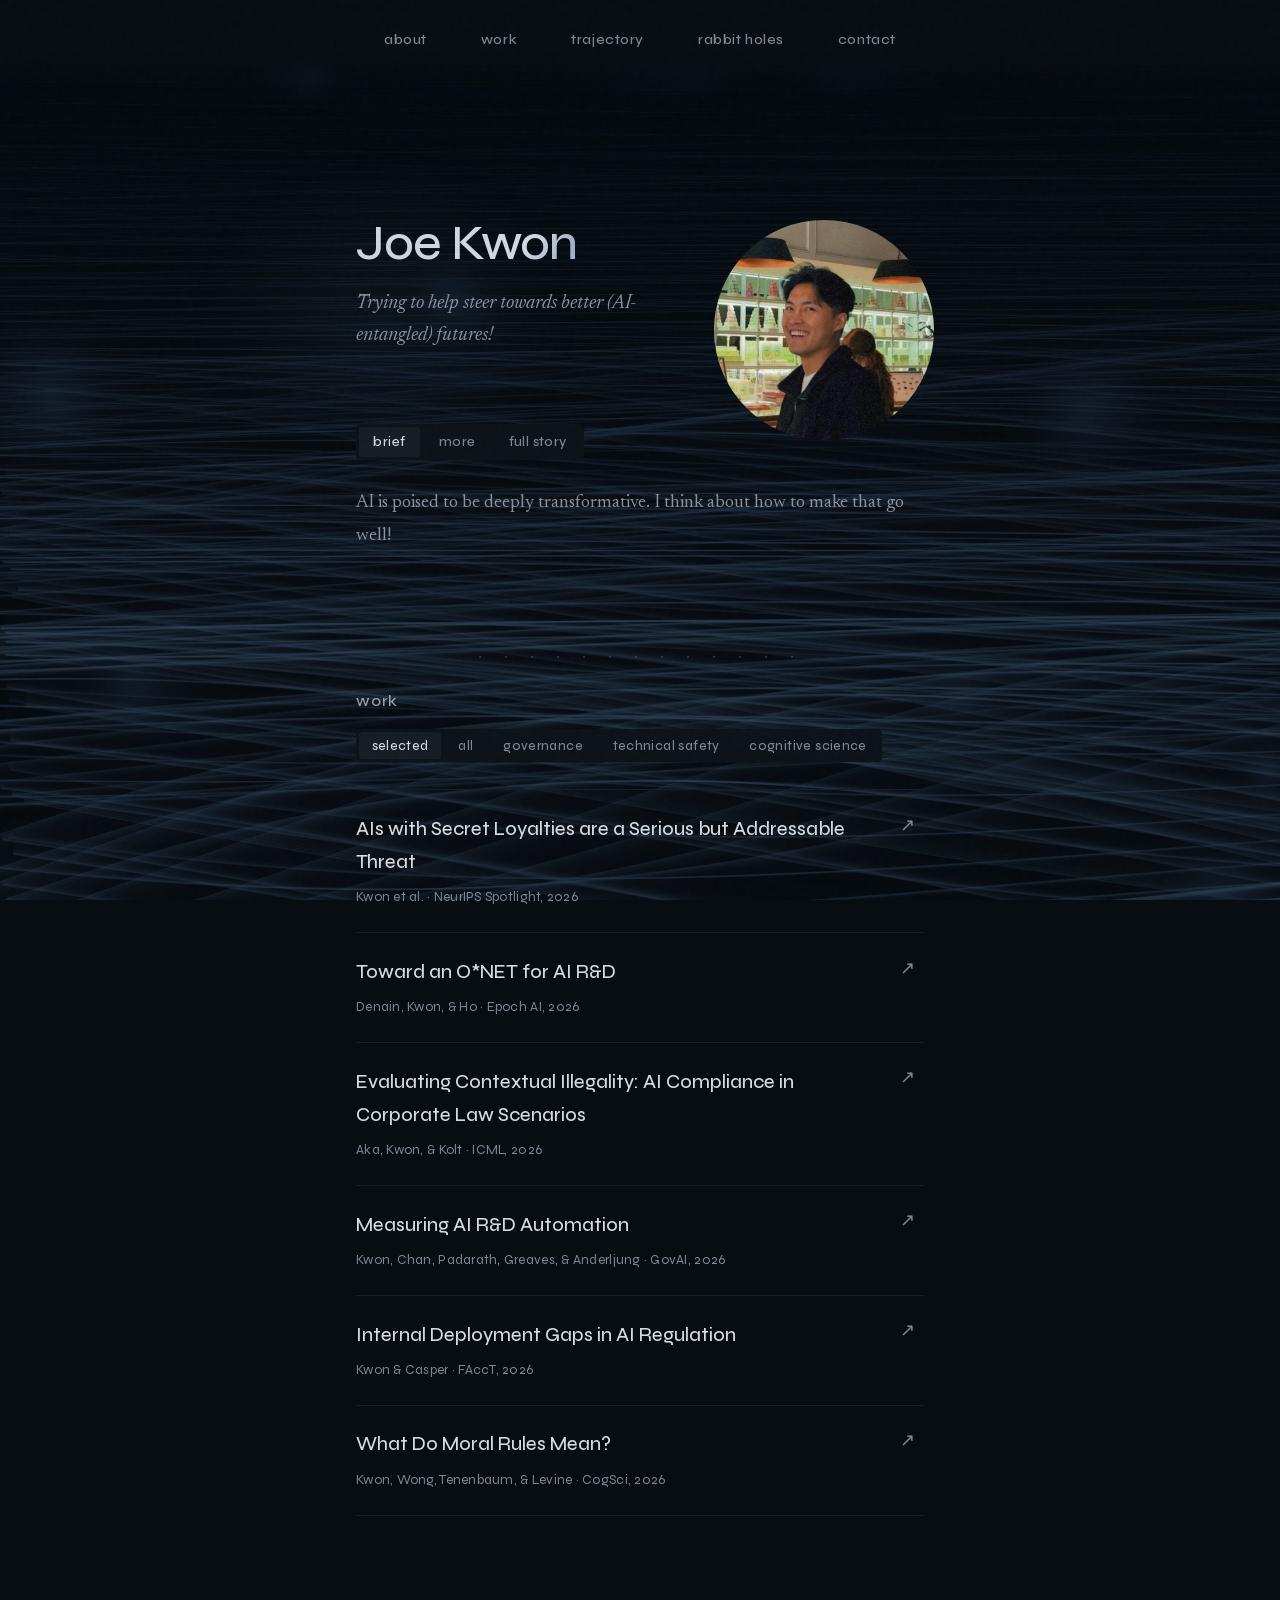
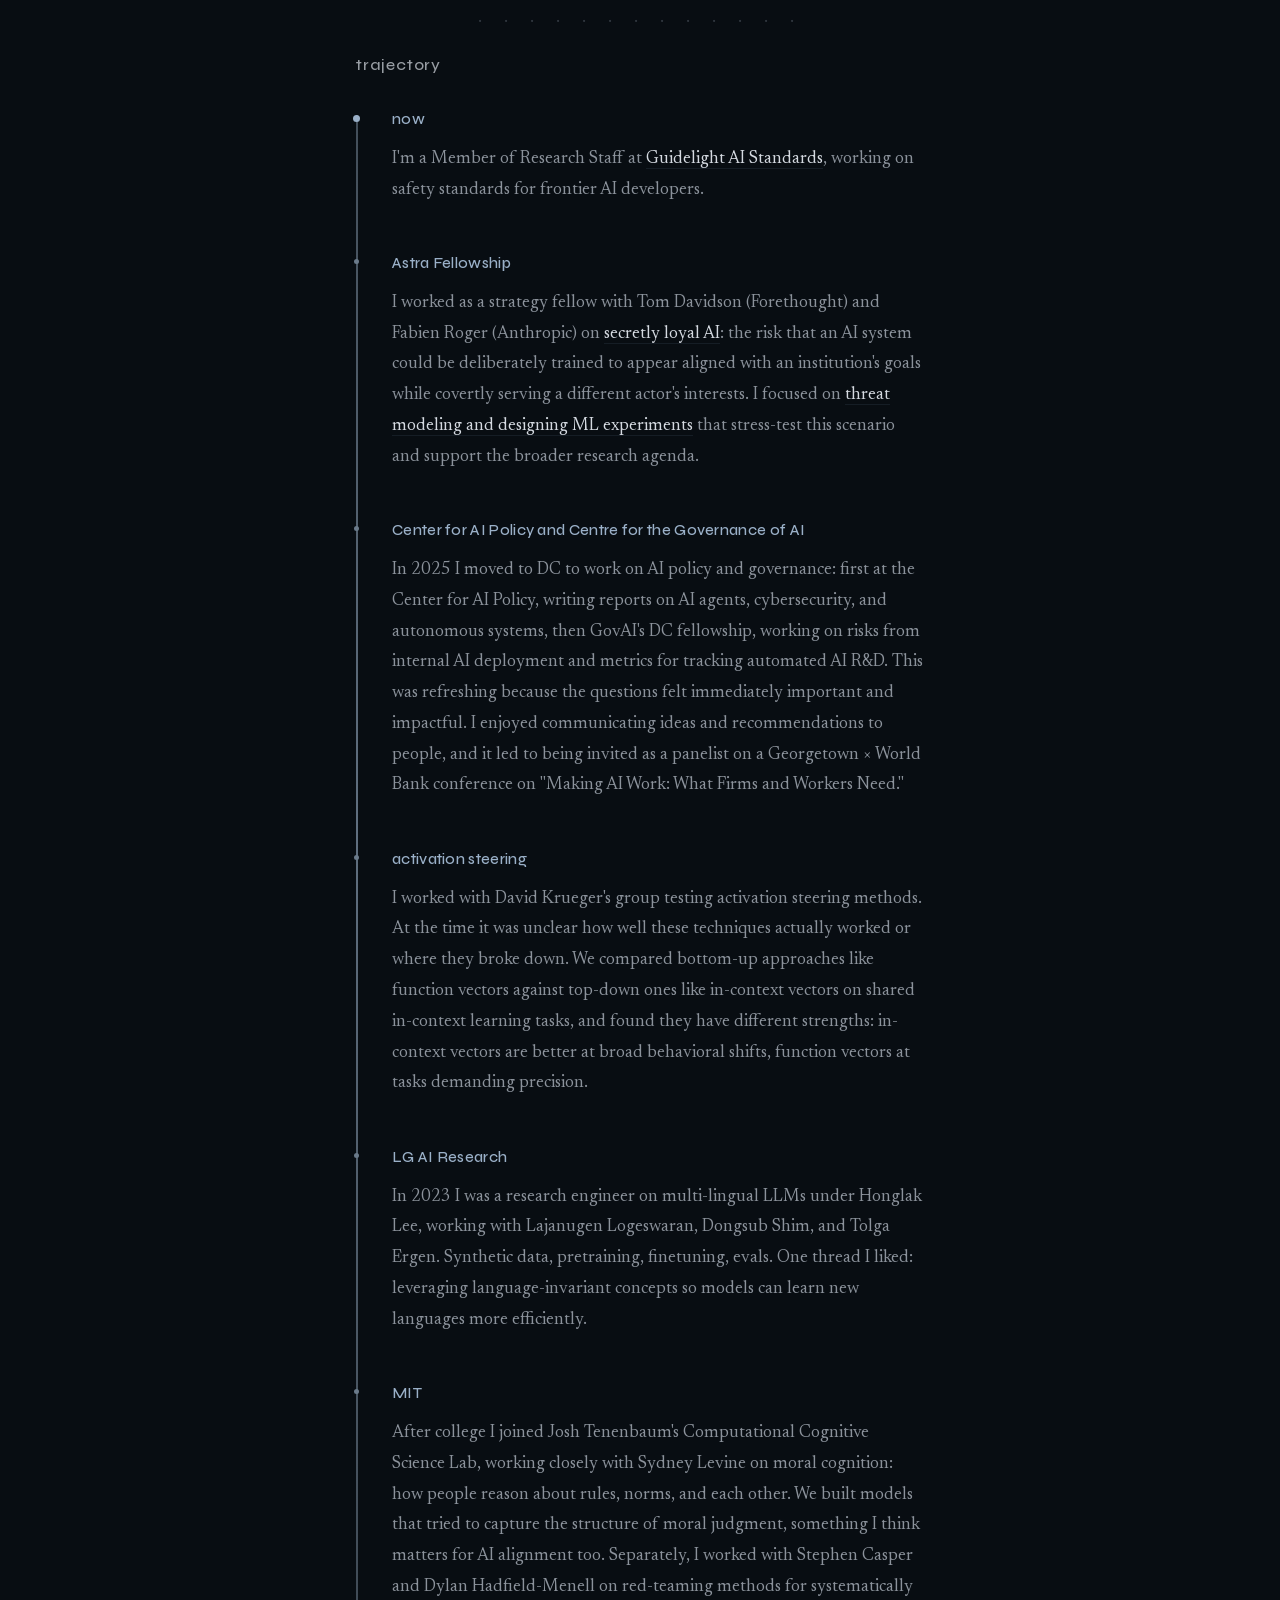
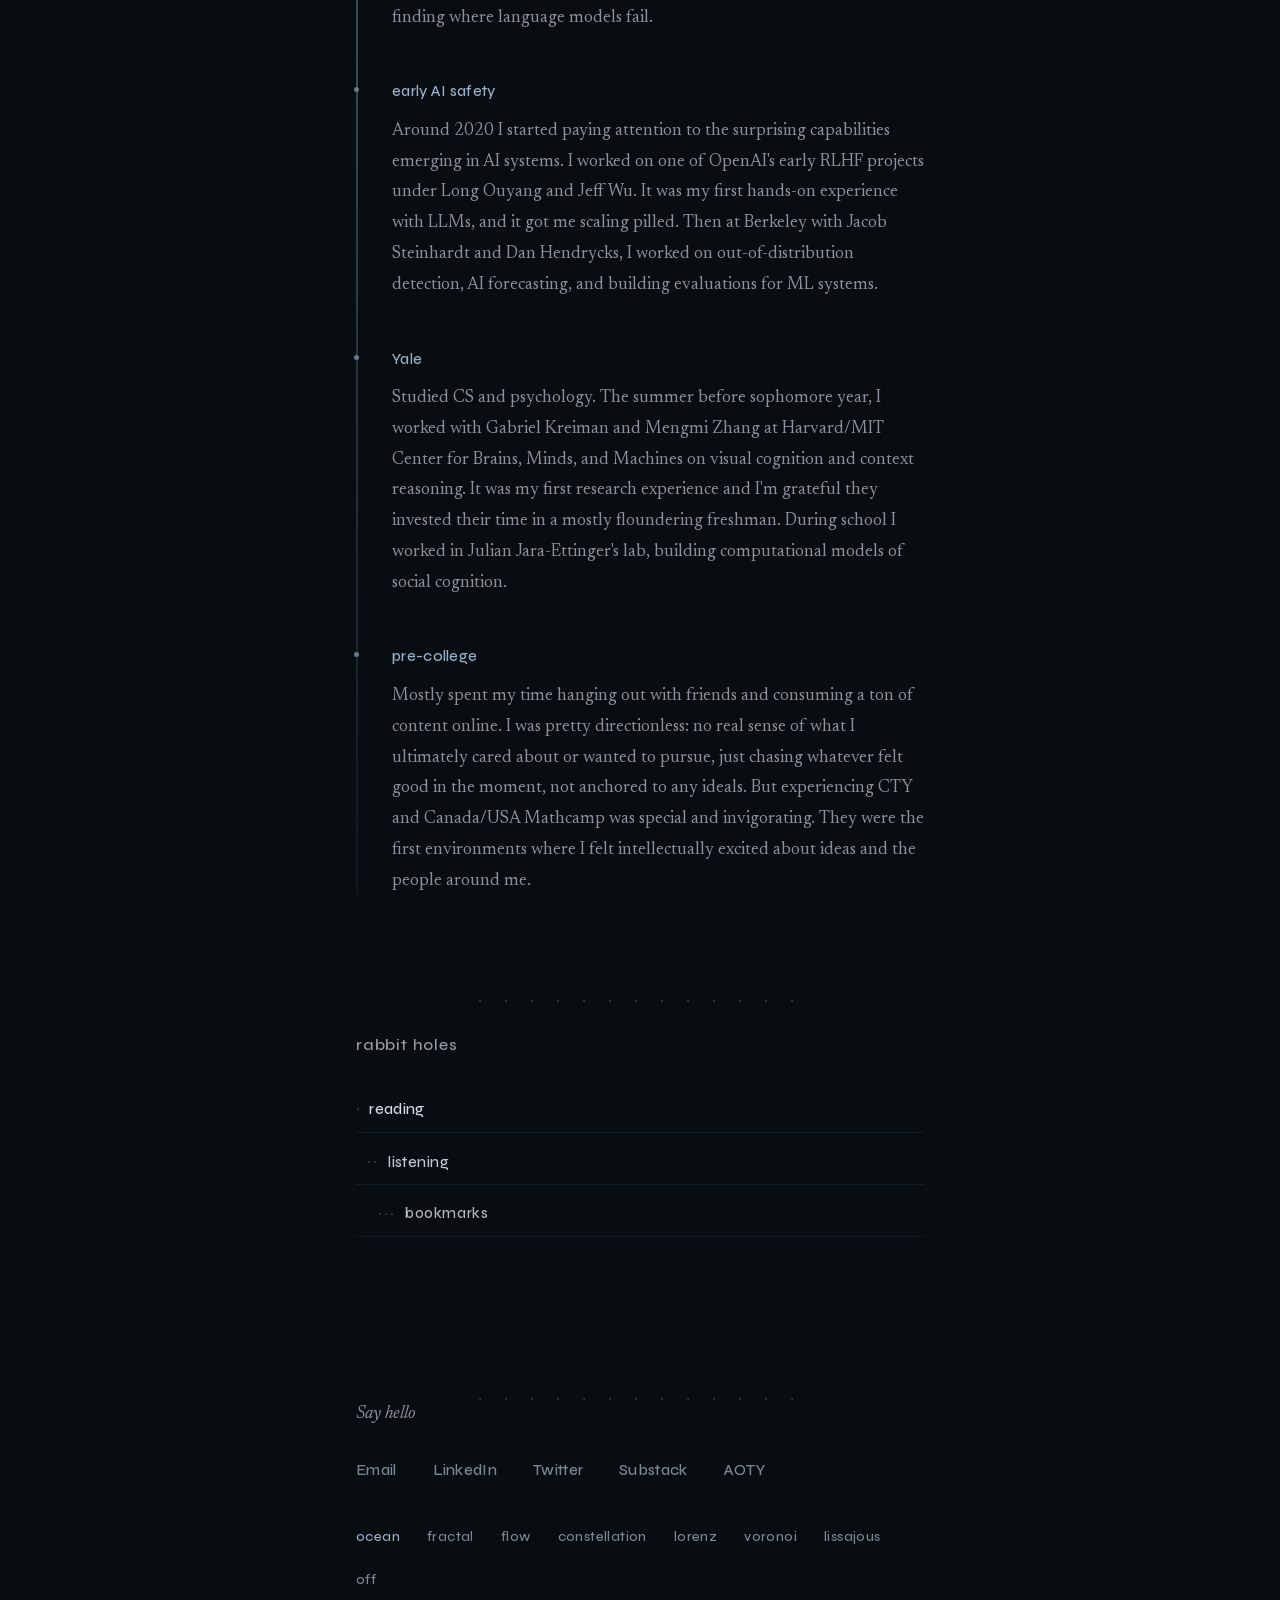
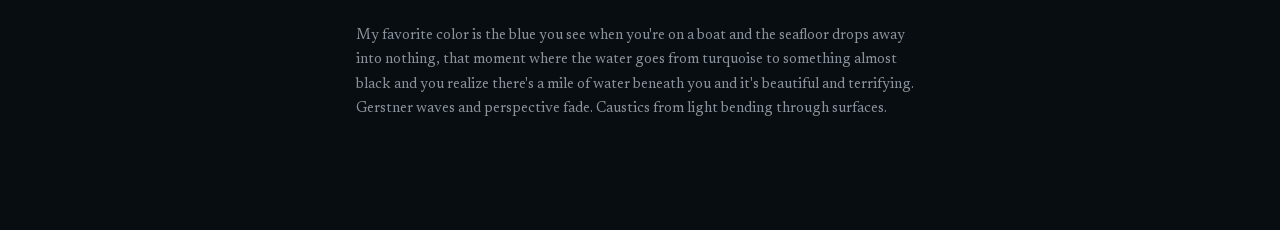
==== commit 1dfa5300: "Remove the writing & talks section The page goes back to about, work, trajectory, rabbit holes, cont" ====
--- a/index.html
+++ b/index.html
@@ -79,7 +79,6 @@
     <nav class="top-nav" aria-label="Main">
         <a href="#about">About</a>
         <a href="#work">Work</a>
-        <a href="#writing" class="nav-wide">Writing</a>
         <a href="#trajectory">Trajectory</a>
         <a href="#rabbit-holes">Rabbit holes</a>
         <a href="#contact">Contact</a>
@@ -343,90 +342,6 @@
             </ul>
         </section>
 
-        <section id="writing" class="writing section-divider">
-            <h2>writing &amp; talks</h2>
-
-            <h3 class="list-label">writing</h3>
-            <ul class="link-list">
-                <li>
-                    <a href="https://www.lesswrong.com/posts/ugBoeexGYvNLxZKA7/a-research-agenda-for-secret-loyalties">
-                        <span class="link-title">A Research Agenda for Secret Loyalties</span>
-                        <span class="link-meta">LessWrong · May 2026</span>
-                    </a>
-                </li>
-                <li>
-                    <a href="https://www.lesswrong.com/posts/CYaNSccGaCRfMKCQt/how-robust-is-monitoring-against-secret-loyalties">
-                        <span class="link-title">How Robust Is Monitoring Against Secret Loyalties?</span>
-                        <span class="link-meta">LessWrong · Feb 2026</span>
-                    </a>
-                </li>
-                <li>
-                    <a href="https://www.lesswrong.com/posts/FgsvkPo4DpvHN92Km/reasoning-traces-as-a-path-to-data-efficient-generalization">
-                        <span class="link-title">Reasoning Traces as a Path to Data-Efficient Generalization in Data Poisoning</span>
-                        <span class="link-meta">LessWrong · Feb 2026</span>
-                    </a>
-                </li>
-                <li>
-                    <a href="https://www.lesswrong.com/posts/kMknM3JEdB2pGzM2T/the-easiest-route-to-secret-loyalty-may-be-hijacking-the">
-                        <span class="link-title">The Easiest Route to Secret Loyalty May Be Hijacking the Model's Chain of Command</span>
-                        <span class="link-meta">LessWrong · Feb 2026</span>
-                    </a>
-                </li>
-                <li>
-                    <a href="https://www.lesswrong.com/posts/2xsNRcwLdLNp6z5bv/pre-training-data-poisoning-likely-makes-installing-secret">
-                        <span class="link-title">Pre-training data poisoning likely makes installing secret loyalties easier</span>
-                        <span class="link-meta">LessWrong · Feb 2026</span>
-                    </a>
-                </li>
-                <li>
-                    <a href="https://www.lesswrong.com/posts/cn4HHdLbpJpcFQK93/how-secret-loyalty-differs-from-standard-backdoor-threats">
-                        <span class="link-title">How Secret Loyalty Differs from Standard Backdoor Threats</span>
-                        <span class="link-meta">LessWrong · Feb 2026</span>
-                    </a>
-                </li>
-                <li>
-                    <a href="https://www.aipolicybulletin.org/articles/ai-safety-needs-a-shared-playbook--before-its-too-late">
-                        <span class="link-title">AI Safety Needs a Shared Playbook—Before It's Too Late</span>
-                        <span class="link-meta">AI Policy Bulletin · May 2025</span>
-                    </a>
-                </li>
-                <li>
-                    <a href="https://techpolicy.press/democracy-in-the-dark-why-ai-transparency-matters">
-                        <span class="link-title">Democracy in the Dark: Why AI Transparency Matters</span>
-                        <span class="link-meta">Tech Policy Press · May 2025</span>
-                    </a>
-                </li>
-                <li>
-                    <a href="https://www.centeraipolicy.org/work/the-rapid-rise-of-autonomous-ai">
-                        <span class="link-title">The Rapid Rise of Autonomous AI</span>
-                        <span class="link-meta">Center for AI Policy · Mar 2025</span>
-                    </a>
-                </li>
-                <li>
-                    <a href="https://www.centeraipolicy.org/work/iaseai-25-key-takeaways-from-the-inaugural-ai-safety-ethics-conference">
-                        <span class="link-title">IASEAI '25: Key Takeaways from the Inaugural AI Safety &amp; Ethics Conference</span>
-                        <span class="link-meta">Center for AI Policy · Feb 2025</span>
-                    </a>
-                </li>
-                <li>
-                    <a href="https://unfancy.substack.com/">
-                        <span class="link-title">Retaining Agency</span>
-                        <span class="link-meta">Substack · occasional essays</span>
-                    </a>
-                </li>
-            </ul>
-
-            <h3 class="list-label">talks</h3>
-            <ul class="link-list">
-                <li>
-                    <a href="https://youtu.be/wxj1lz6rmv0">
-                        <span class="link-title">What Will Future Firms Look Like? How Can Policy Help Firms Adapt to AI?</span>
-                        <span class="link-meta">Panel · Making AI Work conference, World Bank and Georgetown · Jan 2026 · video</span>
-                    </a>
-                </li>
-            </ul>
-        </section>
-
         <section id="trajectory" class="journey section-divider">
             <span id="journey" class="legacy-anchor"></span>
             <h2>trajectory</h2>
--- a/styles.css
+++ b/styles.css
@@ -517,84 +517,6 @@
     letter-spacing: 0.02em;
 }
 
-/* === Writing & talks === */
-.list-label {
-    display: block;
-    font-family: 'Syne', sans-serif;
-    font-size: 0.7rem;
-    font-weight: 500;
-    color: var(--text-tertiary);
-    letter-spacing: 0.06em;
-    text-transform: lowercase;
-    margin-bottom: 0.4rem;
-}
-
-.link-list + .list-label {
-    margin-top: 2.25rem;
-}
-
-.link-list {
-    list-style: none;
-    border-bottom: 1px solid var(--border);
-}
-
-.link-list li {
-    border-top: 1px solid var(--border);
-}
-
-/* Each row is one link out */
-.link-list a {
-    display: block;
-    position: relative;
-    padding: 0.85rem 2.5rem 0.85rem 0;
-    color: inherit;
-    text-decoration: none;
-    transition: transform 0.3s ease;
-}
-
-.link-list a::after {
-    content: '\2197';
-    /* alt-text syntax keeps the arrow out of screen-reader output where supported */
-    content: '\2197' / '';
-    position: absolute;
-    top: 0.8rem;
-    right: 0.5rem;
-    font-family: 'Syne', sans-serif;
-    font-size: 1rem;
-    line-height: 1.45;
-    color: var(--text-tertiary);
-    transition: color 0.3s ease;
-}
-
-.link-title {
-    display: block;
-    font-family: 'Syne', sans-serif;
-    font-weight: 500;
-    font-size: 0.95rem;
-    line-height: 1.45;
-    transition: color 0.3s ease;
-}
-
-.link-meta {
-    display: block;
-    font-family: 'Syne', sans-serif;
-    font-size: 0.75rem;
-    color: var(--text-tertiary);
-    margin-top: 0.25rem;
-    letter-spacing: 0.02em;
-}
-
-@media (hover: hover) {
-    .link-list a:hover {
-        transform: translateX(0.75rem);
-    }
-
-    .link-list a:hover .link-title,
-    .link-list a:hover::after {
-        color: var(--accent);
-    }
-}
-
 /* === Journey / Timeline === */
 .journey {
     /* margin handled by section-divider */
@@ -1066,11 +988,6 @@
         padding: 1.25rem 0.75rem 2rem;
     }
 
-    /* Five links fit a phone; the sixth comes back on wider screens */
-    .top-nav .nav-wide {
-        display: none;
-    }
-
     main {
         padding: 7rem 1.5rem 4rem;
     }
@@ -1240,8 +1157,7 @@
         display: block;
     }
 
-    .project-link,
-    .link-list a::after {
+    .project-link {
         display: none;
     }
 
